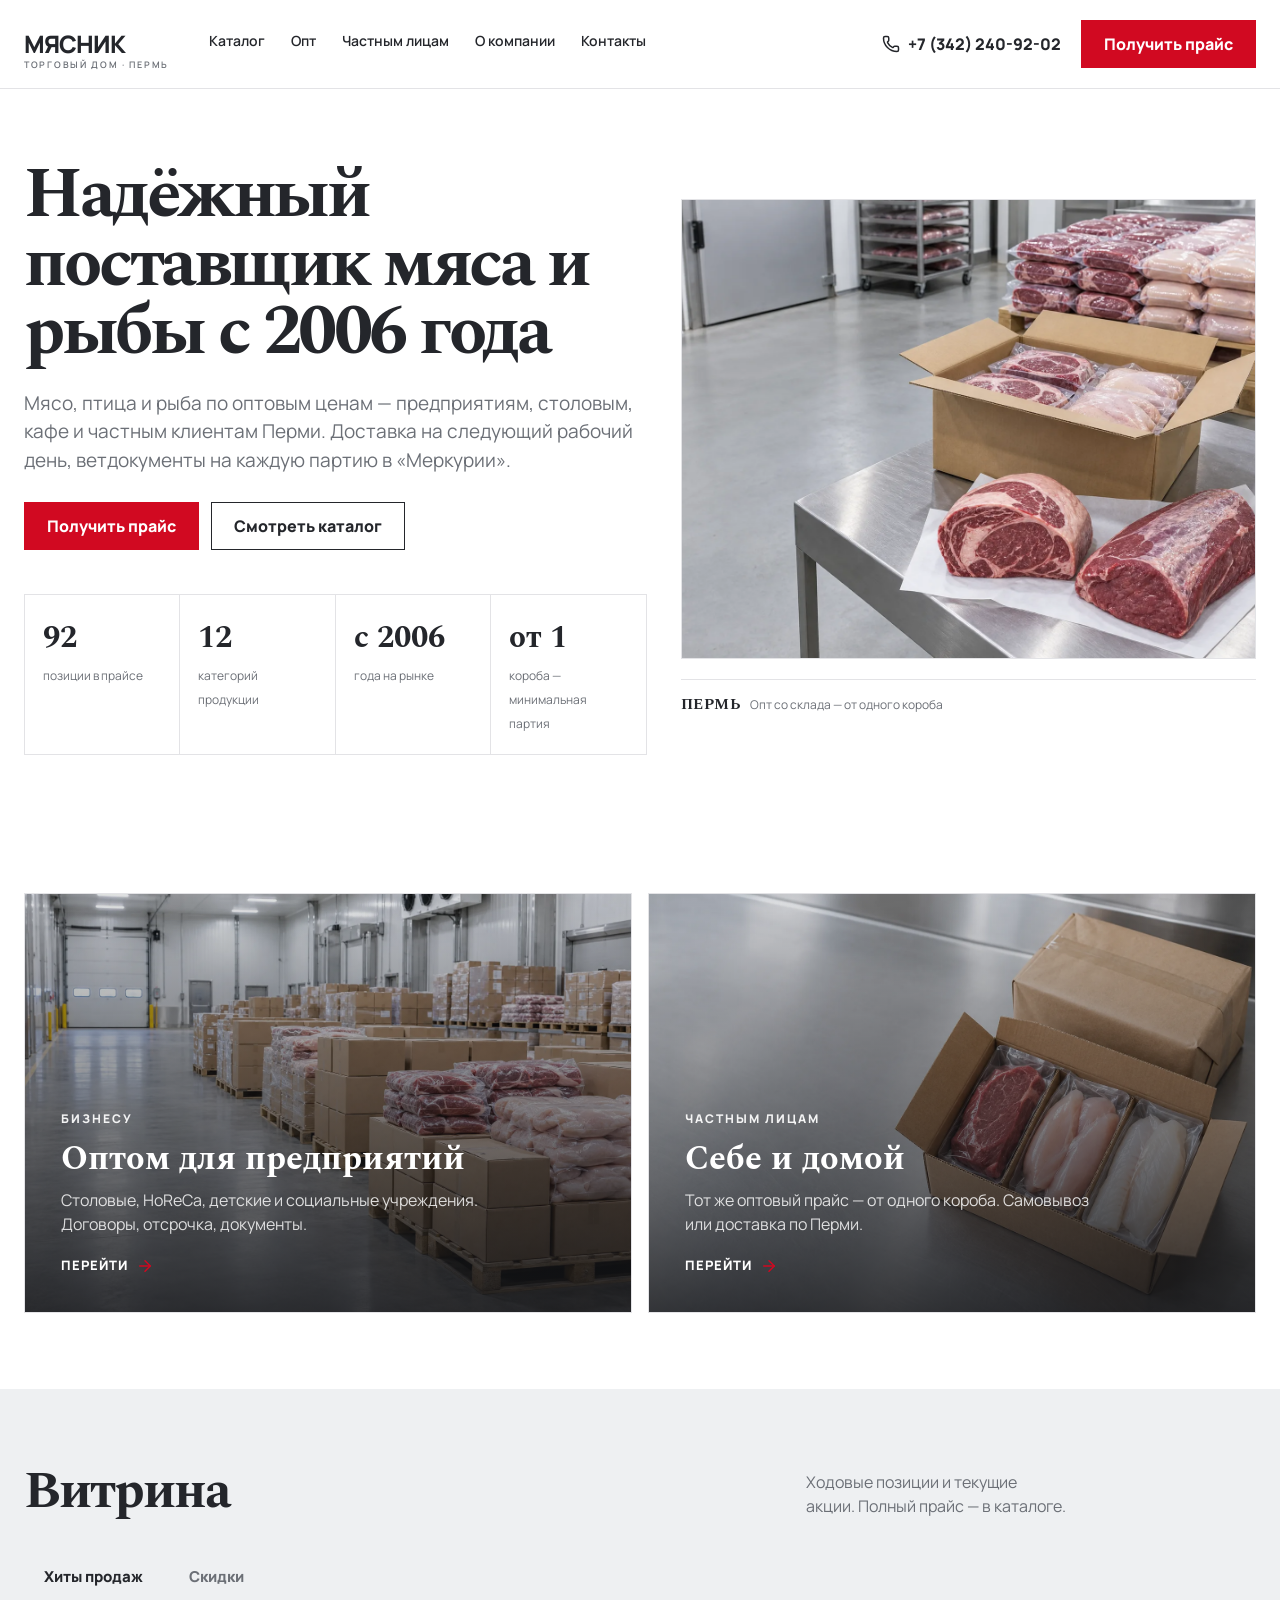
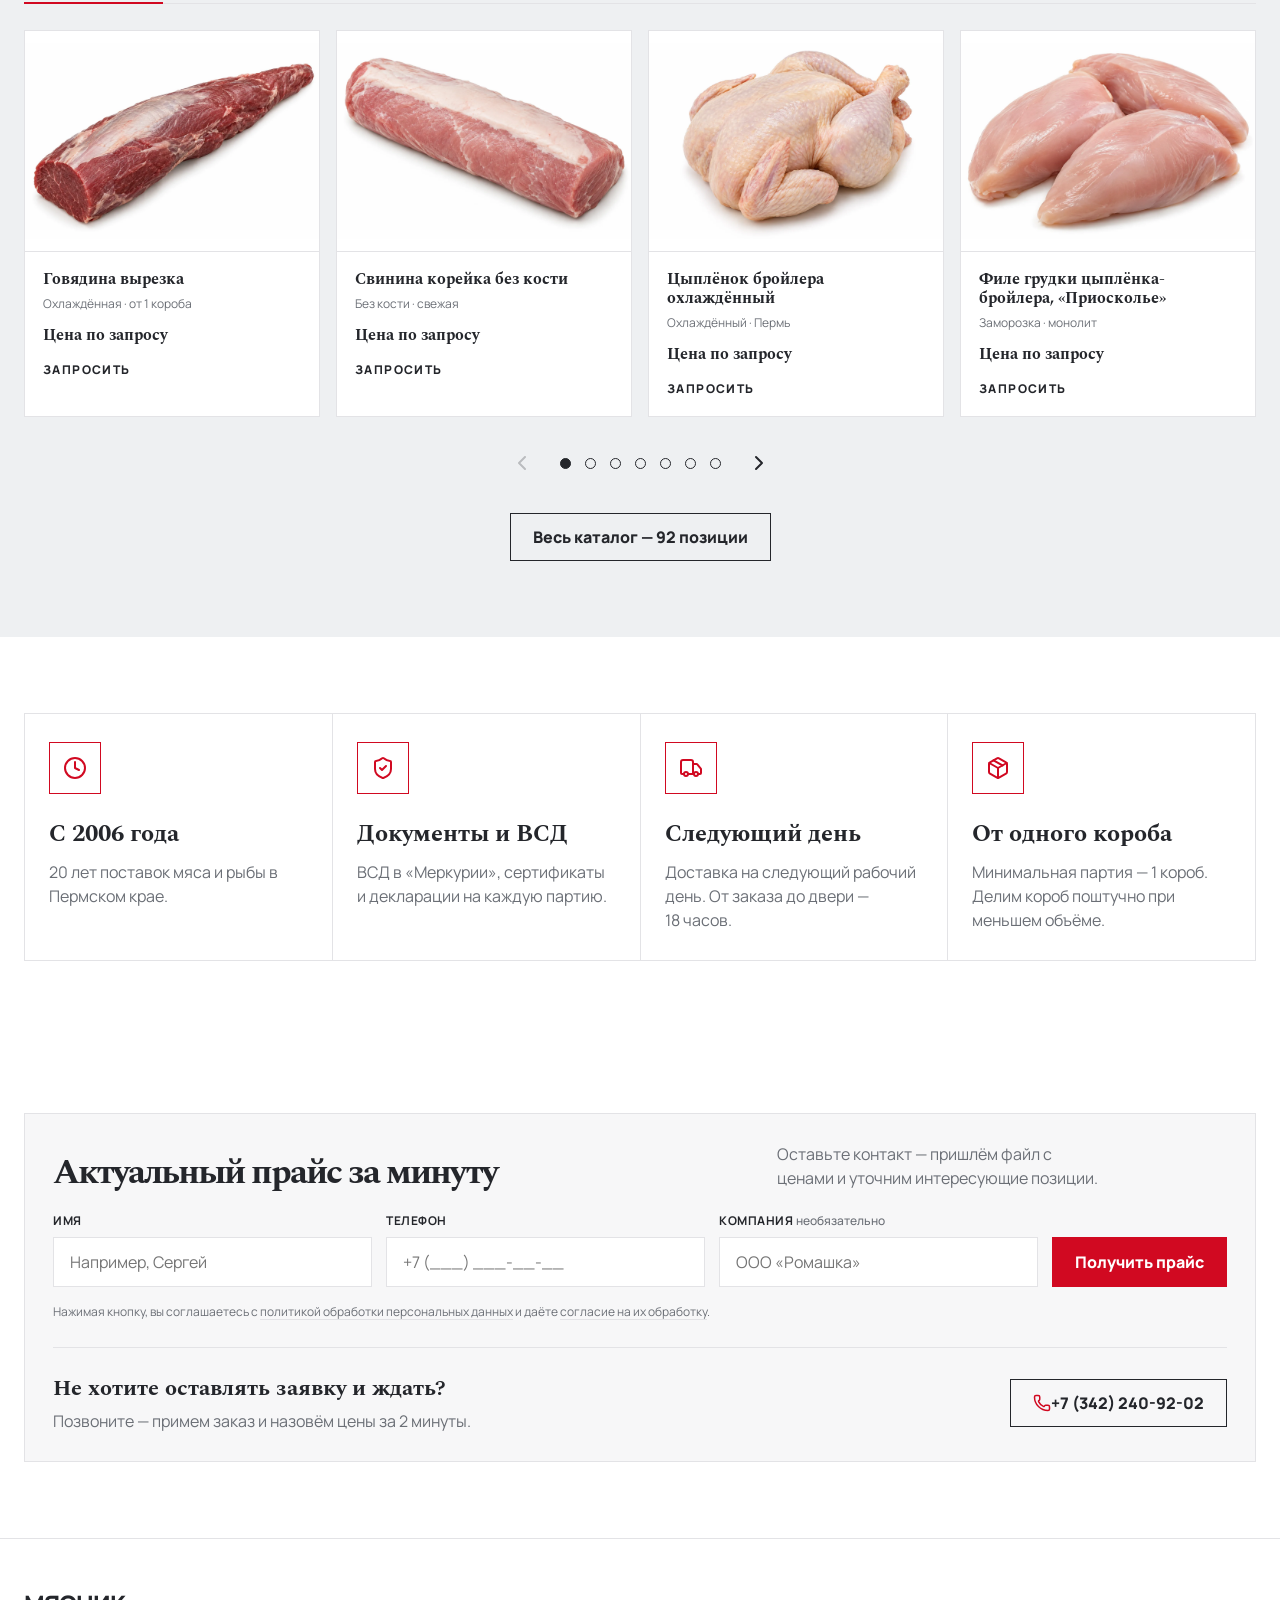
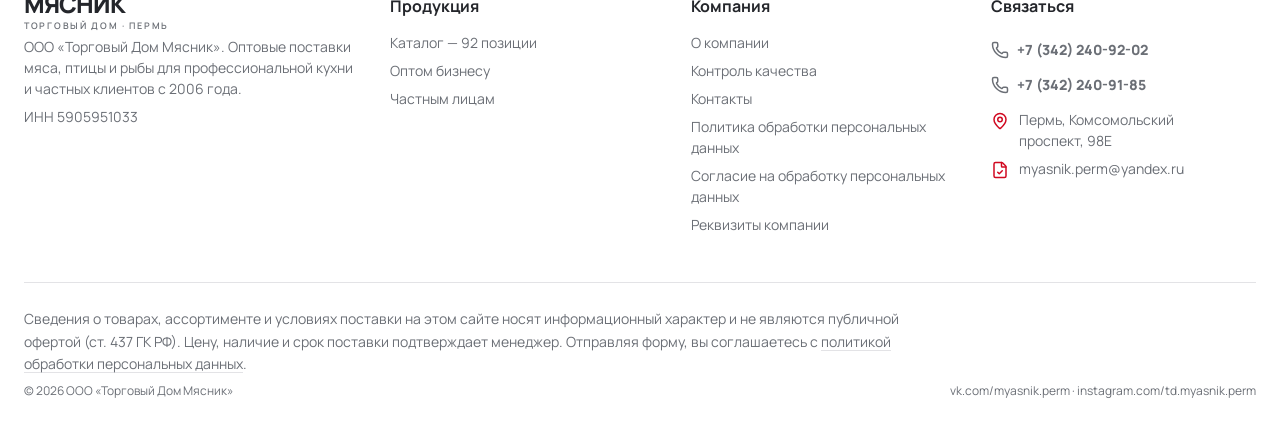
==== index.html @ 03bbb43c "Мясник: правовая часть внутри футера, без второго подвала Ссылки на документы переехали в колонку «К" ====
<!doctype html><html lang="ru"><head><meta charset="utf-8"><meta name="viewport" content="width=device-width,initial-scale=1"><title>ТД «Мясник» — мясо, птица и рыба оптом и в розницу в Перми</title><meta name="description" content="ООО «Торговый Дом Мясник»: мясо, птица и рыба по оптовым ценам для предприятий и частных лиц Перми с 2006 года. Доставка на следующий день, от одного короба."><link rel="icon" href="data:image/svg+xml,%3Csvg xmlns='http://www.w3.org/2000/svg' viewBox='0 0 32 32'%3E%3Crect width='32' height='32' fill='%23d10921'/%3E%3Ctext x='16' y='23' font-family='Georgia,serif' font-size='21' font-weight='bold' fill='white' text-anchor='middle'%3EM%3C/text%3E%3C/svg%3E"><link rel="preconnect" href="https://fonts.googleapis.com"><link rel="preconnect" href="https://fonts.gstatic.com" crossorigin><link href="https://fonts.googleapis.com/css2?family=Manrope:wght@400;500;600;700;800&family=Spectral:wght@500;600;700&display=swap" rel="stylesheet"><link rel="stylesheet" href="site.css"></head><body>
<header class="header"><div class="wrap header-in"><a class="logo" href="index.html">МЯСНИК<small>ТОРГОВЫЙ ДОМ · ПЕРМЬ</small></a><nav class="nav"><a href="katalog.html">Каталог</a><a href="opt.html">Опт</a><a href="chastnym.html">Частным лицам</a><a href="o-kompanii.html">О компании</a><a href="kontakty.html">Контакты</a></nav><a class="phone" href="tel:+73422409202"><svg class="icon icon-sm" viewBox="0 0 24 24" fill="none" stroke="currentColor" stroke-width="2" stroke-linecap="round" stroke-linejoin="round"><path d="M13.832 16.568a1 1 0 0 0 1.213-.303l.355-.465A2 2 0 0 1 17 15h3a2 2 0 0 1 2 2v3a2 2 0 0 1-2 2A18 18 0 0 1 2 4a2 2 0 0 1 2-2h3a2 2 0 0 1 2 2v3a2 2 0 0 1-.8 1.6l-.468.351a1 1 0 0 0-.292 1.233 14 14 0 0 0 6.392 6.384"/></svg>+7 (342) 240-92-02</a><a class="button accent" href="kontakty.html#price">Получить прайс</a><button class="burger" aria-label="Меню">☰</button></div><nav class="wrap mobile-nav"><a href="katalog.html">Каталог</a><a href="opt.html">Опт</a><a href="chastnym.html">Частным лицам</a><a href="o-kompanii.html">О компании</a><a href="kontakty.html">Контакты</a><a href="kontakty.html#price">Получить прайс</a></nav></header>
<main>

<section class="hero"><div class="wrap hero-grid">
  <div>
    <h1>Надёжный поставщик мяса и рыбы с 2006 года</h1>
    <p class="lead">Мясо, птица и рыба по оптовым ценам — предприятиям, столовым, кафе и частным клиентам Перми. Доставка на следующий рабочий день, ветдокументы на каждую партию в «Меркурии».</p>
    <div class="actions"><a class="button accent" href="kontakty.html#price">Получить прайс</a><a class="button ghost" href="katalog.html">Смотреть каталог</a></div>
    <div class="figs grid4 grid-framed">
      <div class="fig"><b>92</b><span>позиции в прайсе</span></div>
      <div class="fig"><b>12</b><span>категорий продукции</span></div>
      <div class="fig"><b>с 2006</b><span>года на рынке</span></div>
      <div class="fig"><b>от 1</b><span>короба — минимальная партия</span></div>
    </div>
  </div>
  <div><div class="hero-shot"><img class="hero-photo" src="assets/hero-optom.webp" width="1536" height="1024" alt="Оптовая поставка мяса и птицы: короб с вакуумной упаковкой и отрубы на складе"></div><div class="shot-tag"><b>Пермь</b><span>Опт со склада — от одного короба</span></div></div>
</div></section>

<section class="section"><div class="wrap">
  <div class="split">
    <a class="split-tile" href="opt.html"><img src="assets/opt-tile.webp" alt="Холодильный склад с паллетами продукции"><div class="st-in"><div class="st-kick">Бизнесу</div><h2>Оптом для предприятий</h2><p>Столовые, HoReCa, детские и социальные учреждения. Договоры, отсрочка, документы.</p><span class="st-link">Перейти <svg class="icon icon-sm" viewBox="0 0 24 24" fill="none" stroke="currentColor" stroke-width="2" stroke-linecap="round" stroke-linejoin="round"><path d="M5 12h14"/><path d="m12 5 7 7-7 7"/></svg></span></div></a>
    <a class="split-tile" href="chastnym.html"><img src="assets/retail-tile.webp" alt="Короб со свежей продукцией для частного заказа"><div class="st-in"><div class="st-kick">Частным лицам</div><h2>Себе и домой</h2><p>Тот же оптовый прайс — от одного короба. Самовывоз или доставка по Перми.</p><span class="st-link">Перейти <svg class="icon icon-sm" viewBox="0 0 24 24" fill="none" stroke="currentColor" stroke-width="2" stroke-linecap="round" stroke-linejoin="round"><path d="M5 12h14"/><path d="m12 5 7 7-7 7"/></svg></span></div></a>
  </div>
</div></section>

<section class="section sec-grey"><div class="wrap">
  <div class="sec-head"><h2>Витрина</h2><p>Ходовые позиции и текущие акции. Полный прайс — в каталоге.</p></div>
  <div class="showcase">
    <div class="tabs" role="tablist">
      <button class="tab-btn active" data-tab="hits">Хиты продаж</button>
      <button class="tab-btn" data-tab="sales">Скидки</button>
    </div>
    <div class="track" data-panel="hits"><article class="prod"><div class="ph"><img src="assets/catalog/13.webp" width="1536" height="1024" alt="Говядина вырезка" loading="lazy"></div><div class="p-pad"><h3>Говядина вырезка</h3><div class="meta">Охлаждённая · от 1 короба</div><div class="price">Цена по запросу</div><a class="link" href="kontakty.html#price">Запросить</a></div></article><article class="prod"><div class="ph"><img src="assets/catalog/22.webp" width="1536" height="1024" alt="Свинина корейка без кости" loading="lazy"></div><div class="p-pad"><h3>Свинина корейка без кости</h3><div class="meta">Без кости · свежая</div><div class="price">Цена по запросу</div><a class="link" href="kontakty.html#price">Запросить</a></div></article><article class="prod"><div class="ph"><img src="assets/catalog/1.webp" width="1536" height="1024" alt="Цыплёнок бройлера охлаждённый" loading="lazy"></div><div class="p-pad"><h3>Цыплёнок бройлера охлаждённый</h3><div class="meta">Охлаждённый · Пермь</div><div class="price">Цена по запросу</div><a class="link" href="kontakty.html#price">Запросить</a></div></article><article class="prod"><div class="ph"><img src="assets/catalog/2.webp" width="1536" height="1024" alt="Филе грудки цыплёнка-бройлера, «Приосколье»" loading="lazy"></div><div class="p-pad"><h3>Филе грудки цыплёнка-бройлера, «Приосколье»</h3><div class="meta">Заморозка · монолит</div><div class="price">Цена по запросу</div><a class="link" href="kontakty.html#price">Запросить</a></div></article><article class="prod"><div class="ph"><img src="assets/catalog/30.webp" width="1536" height="1024" alt="Сёмга (лосось) свежемороженая" loading="lazy"></div><div class="p-pad"><h3>Сёмга (лосось) свежемороженая</h3><div class="meta">Стейк · свежемороженая</div><div class="price">Цена по запросу</div><a class="link" href="kontakty.html#price">Запросить</a></div></article><article class="prod"><span class="pbadge">Хит</span><div class="ph"><img src="assets/catalog/20.webp" width="1536" height="1024" alt="Свинина шея без кости" loading="lazy"></div><div class="p-pad"><h3>Свинина шея без кости</h3><div class="meta">Без кости</div><div class="price">Цена по запросу</div><a class="link" href="kontakty.html#price">Запросить</a></div></article><article class="prod"><span class="pbadge">Хит</span><div class="ph"><img src="assets/catalog/14.webp" width="1536" height="1024" alt="Говядина задняя четвертина" loading="lazy"></div><div class="p-pad"><h3>Говядина задняя четвертина</h3><div class="meta">«МК Казанский»</div><div class="price">Цена по запросу</div><a class="link" href="kontakty.html#price">Запросить</a></div></article></div>
    <div class="track" data-panel="sales" hidden><article class="prod"><span class="pbadge">Акция</span><div class="ph"><img src="assets/catalog/15.webp" width="1536" height="1024" alt="Фарш «Говяжий», ТД «Горняк»" loading="lazy"></div><div class="p-pad"><h3>Фарш «Говяжий», ТД «Горняк»</h3><div class="meta">Короб 16 кг</div><div class="price">Цена по запросу</div><a class="link" href="kontakty.html#price">Запросить</a></div></article><article class="prod"><span class="pbadge">Акция</span><div class="ph"><img src="assets/catalog/5.webp" width="1536" height="1024" alt="Окорочка цыплёнка-бройлера, «Приосколье»" loading="lazy"></div><div class="p-pad"><h3>Окорочка цыплёнка-бройлера, «Приосколье»</h3><div class="meta">Монолит/подложка</div><div class="price">Цена по запросу</div><a class="link" href="kontakty.html#price">Запросить</a></div></article><article class="prod"><span class="pbadge">Акция</span><div class="ph"><img src="assets/catalog/28.webp" width="1536" height="1024" alt="Горбуша без головы" loading="lazy"></div><div class="p-pad"><h3>Горбуша без головы</h3><div class="meta">Свежемороженая</div><div class="price">Цена по запросу</div><a class="link" href="kontakty.html#price">Запросить</a></div></article><article class="prod"><span class="pbadge">Акция</span><div class="ph"><img src="assets/catalog/21.webp" width="1536" height="1024" alt="Свинина окорок без кости" loading="lazy"></div><div class="p-pad"><h3>Свинина окорок без кости</h3><div class="meta">Без кости</div><div class="price">Цена по запросу</div><a class="link" href="kontakty.html#price">Запросить</a></div></article><article class="prod"><span class="pbadge">Акция</span><div class="ph"><img src="assets/catalog/6.webp" width="1536" height="1024" alt="Крылья цыплёнка-бройлера" loading="lazy"></div><div class="p-pad"><h3>Крылья цыплёнка-бройлера</h3><div class="meta">Заморозка</div><div class="price">Цена по запросу</div><a class="link" href="kontakty.html#price">Запросить</a></div></article><article class="prod"><span class="pbadge">Акция</span><div class="ph"><img src="assets/catalog/32.webp" width="1536" height="1024" alt="Филе минтая на шкуре" loading="lazy"></div><div class="p-pad"><h3>Филе минтая на шкуре</h3><div class="meta">Пласты</div><div class="price">Цена по запросу</div><a class="link" href="kontakty.html#price">Запросить</a></div></article><article class="prod"><span class="pbadge">Акция</span><div class="ph"><img src="assets/catalog/35.webp" width="1536" height="1024" alt="Кальмар-тушка" loading="lazy"></div><div class="p-pad"><h3>Кальмар-тушка</h3><div class="meta">Очищенный</div><div class="price">Цена по запросу</div><a class="link" href="kontakty.html#price">Запросить</a></div></article></div>
    <div class="cctrl"><button class="cnav prev" aria-label="Назад"><svg class="icon" viewBox="0 0 24 24" fill="none" stroke="currentColor" stroke-width="2" stroke-linecap="round" stroke-linejoin="round"><path d="m15 18-6-6 6-6"/></svg></button><div class="dots" data-dots></div><button class="cnav next" aria-label="Вперёд"><svg class="icon" viewBox="0 0 24 24" fill="none" stroke="currentColor" stroke-width="2" stroke-linecap="round" stroke-linejoin="round"><path d="m9 18 6-6-6-6"/></svg></button></div>
  </div>
  <div class="center"><a class="button ghost" href="katalog.html">Весь каталог — 92 позиции</a></div>
</div></section>

<section class="section"><div class="wrap">
  <div class="grid4 grid-framed">
    <div class="segment"><span class="icon-badge"><svg class="icon" viewBox="0 0 24 24" fill="none" stroke="currentColor" stroke-width="2" stroke-linecap="round" stroke-linejoin="round"><circle cx="12" cy="12" r="10"/><path d="M12 6v6l4 2"/></svg></span><h3>С 2006 года</h3><p>20 лет поставок мяса и рыбы в Пермском крае.</p></div>
    <div class="segment"><span class="icon-badge"><svg class="icon" viewBox="0 0 24 24" fill="none" stroke="currentColor" stroke-width="2" stroke-linecap="round" stroke-linejoin="round"><path d="M20 13c0 5-3.5 7.5-7.66 8.95a1 1 0 0 1-.67-.01C7.5 20.5 4 18 4 13V6a1 1 0 0 1 1-1c2 0 4.5-1.2 6.24-2.72a1.17 1.17 0 0 1 1.52 0C14.51 3.81 17 5 19 5a1 1 0 0 1 1 1z"/><path d="m9 12 2 2 4-4"/></svg></span><h3>Документы и ВСД</h3><p>ВСД в «Меркурии», сертификаты и декларации на каждую партию.</p></div>
    <div class="segment"><span class="icon-badge"><svg class="icon" viewBox="0 0 24 24" fill="none" stroke="currentColor" stroke-width="2" stroke-linecap="round" stroke-linejoin="round"><path d="M14 18V6a2 2 0 0 0-2-2H4a2 2 0 0 0-2 2v11a1 1 0 0 0 1 1h2"/><path d="M15 18H9"/><path d="M19 18h2a1 1 0 0 0 1-1v-3.65a1 1 0 0 0-.22-.624l-3.48-4.35A1 1 0 0 0 17.52 8H14"/><circle cx="17" cy="18" r="2"/><circle cx="7" cy="18" r="2"/></svg></span><h3>Следующий день</h3><p>Доставка на следующий рабочий день. От заказа до двери — 18 часов.</p></div>
    <div class="segment"><span class="icon-badge"><svg class="icon" viewBox="0 0 24 24" fill="none" stroke="currentColor" stroke-width="2" stroke-linecap="round" stroke-linejoin="round"><path d="M11 21.73a2 2 0 0 0 2 0l7-4A2 2 0 0 0 21 16V8a2 2 0 0 0-1-1.73l-7-4a2 2 0 0 0-2 0l-7 4A2 2 0 0 0 3 8v8a2 2 0 0 0 1 1.73z"/><path d="M12 22V12"/><polyline points="3.29 7 12 12 20.71 7"/><path d="m7.5 4.27 9 5.15"/></svg></span><h3>От одного короба</h3><p>Минимальная партия — 1 короб. Делим короб поштучно при меньшем объёме.</p></div>
  </div>
</div></section>

<section class="section white" id="price"><div class="wrap"><div class="filter">
  <div class="sec-head"><h2>Актуальный прайс за минуту</h2><p>Оставьте контакт — пришлём файл с ценами и уточним интересующие позиции.</p></div>
  <form class="lead-form" data-demo>
    <label class="fld"><span class="fld-l">Имя</span><input class="field" name="name" placeholder="Например, Сергей" required></label>
    <label class="fld"><span class="fld-l">Телефон</span><input class="field" name="phone" type="tel" inputmode="tel" placeholder="+7 (___) ___-__-__" data-phone required></label>
    <label class="fld"><span class="fld-l">Компания <em>необязательно</em></span><input class="field" name="company" placeholder="ООО «Ромашка»"></label>
    <button class="button accent">Получить прайс</button><p class="form-consent">Нажимая кнопку, вы соглашаетесь с <a href="privacy.html">политикой обработки персональных данных</a> и даёте <a href="privacy.html#soglasie">согласие на их обработку</a>.</p>
  </form>
  <div class="call-cta"><div><h3>Не хотите оставлять заявку и ждать?</h3><p>Позвоните — примем заказ и назовём цены за 2 минуты.</p></div><a class="button ghost" href="tel:+73422409202"><svg class="icon icon-sm" viewBox="0 0 24 24" fill="none" stroke="currentColor" stroke-width="2" stroke-linecap="round" stroke-linejoin="round"><path d="M13.832 16.568a1 1 0 0 0 1.213-.303l.355-.465A2 2 0 0 1 17 15h3a2 2 0 0 1 2 2v3a2 2 0 0 1-2 2A18 18 0 0 1 2 4a2 2 0 0 1 2-2h3a2 2 0 0 1 2 2v3a2 2 0 0 1-.8 1.6l-.468.351a1 1 0 0 0-.292 1.233 14 14 0 0 0 6.392 6.384"/></svg>+7 (342) 240-92-02</a></div>
</div></div></section>

</main>
<footer class="footer"><div class="wrap">
  <div class="foot-grid">
    <div><div class="logo">МЯСНИК<small>ТОРГОВЫЙ ДОМ · ПЕРМЬ</small></div><p>ООО «Торговый Дом Мясник». Оптовые поставки мяса, птицы и рыбы для профессиональной кухни и частных клиентов с 2006 года.</p><p>ИНН 5905951033</p></div>
    <div><h4>Продукция</h4><a href="katalog.html">Каталог — 92 позиции</a><a href="opt.html">Оптом бизнесу</a><a href="chastnym.html">Частным лицам</a></div>
    <div><h4>Компания</h4><a href="o-kompanii.html">О компании</a><a href="o-kompanii.html#quality">Контроль качества</a><a href="kontakty.html">Контакты</a><a href="privacy.html">Политика обработки персональных данных</a><a href="privacy.html#soglasie">Согласие на обработку персональных данных</a><a href="kontakty.html#rekvizity">Реквизиты компании</a></div>
    <div><h4>Связаться</h4><a class="phone" href="tel:+73422409202"><svg class="icon icon-sm" viewBox="0 0 24 24" fill="none" stroke="currentColor" stroke-width="2" stroke-linecap="round" stroke-linejoin="round"><path d="M13.832 16.568a1 1 0 0 0 1.213-.303l.355-.465A2 2 0 0 1 17 15h3a2 2 0 0 1 2 2v3a2 2 0 0 1-2 2A18 18 0 0 1 2 4a2 2 0 0 1 2-2h3a2 2 0 0 1 2 2v3a2 2 0 0 1-.8 1.6l-.468.351a1 1 0 0 0-.292 1.233 14 14 0 0 0 6.392 6.384"/></svg>+7 (342) 240-92-02</a><a class="phone" href="tel:+73422409185"><svg class="icon icon-sm" viewBox="0 0 24 24" fill="none" stroke="currentColor" stroke-width="2" stroke-linecap="round" stroke-linejoin="round"><path d="M13.832 16.568a1 1 0 0 0 1.213-.303l.355-.465A2 2 0 0 1 17 15h3a2 2 0 0 1 2 2v3a2 2 0 0 1-2 2A18 18 0 0 1 2 4a2 2 0 0 1 2-2h3a2 2 0 0 1 2 2v3a2 2 0 0 1-.8 1.6l-.468.351a1 1 0 0 0-.292 1.233 14 14 0 0 0 6.392 6.384"/></svg>+7 (342) 240-91-85</a><p class="icon-line"><svg class="icon icon-sm" viewBox="0 0 24 24" fill="none" stroke="currentColor" stroke-width="2" stroke-linecap="round" stroke-linejoin="round"><path d="M20 10c0 4.993-5.539 10.193-7.399 11.799a1 1 0 0 1-1.202 0C9.539 20.193 4 14.993 4 10a8 8 0 0 1 16 0"/><circle cx="12" cy="10" r="3"/></svg><span>Пермь, Комсомольский проспект, 98Е</span></p><p class="icon-line"><svg class="icon icon-sm" viewBox="0 0 24 24" fill="none" stroke="currentColor" stroke-width="2" stroke-linecap="round" stroke-linejoin="round"><path d="M6 22a2 2 0 0 1-2-2V4a2 2 0 0 1 2-2h8a2.4 2.4 0 0 1 1.704.706l3.588 3.588A2.4 2.4 0 0 1 20 8v12a2 2 0 0 1-2 2z"/><path d="M14 2v5a1 1 0 0 0 1 1h5"/><path d="m9 15 2 2 4-4"/></svg><span>myasnik.perm@yandex.ru</span></p></div>
  </div>

  <div class="foot-bottom"><p class="fb-note">Сведения о товарах, ассортименте и условиях поставки на этом сайте носят информационный характер и не являются публичной офертой (ст. 437 ГК РФ). Цену, наличие и срок поставки подтверждает менеджер. Отправляя форму, вы соглашаетесь с <a href="privacy.html">политикой обработки персональных данных</a>.</p><div class="fb-row"><span>© 2026 ООО «Торговый Дом Мясник»</span><span>vk.com/myasnik.perm · instagram.com/td.myasnik.perm</span></div></div>
</div></footer>
<div class="toast"></div><script src="site.js"></script></body></html>
---- site.css ----
/* ==========================================================================
   ДИЗАЙН-СИСТЕМА ТД «МЯСНИК»
   Источник правды для всех визуальных правил. Меняешь токен здесь —
   правило применяется ко всем компонентам, которые на него ссылаются.
   Точечных переопределений (инлайн-стили, локальные <style>) быть не должно.

   Цвет — три цвета, без исключений: белый / графит / красный.
     --ink         текст и структура (графит, не чёрный и не бордовый)
     --muted       второстепенный текст на белом
     --inv-muted   второстепенный текст на закрашенной поверхности
                   (только внутри .banner — единственные не-белые блоки)
     --bg / --paper фон страницы и панелей — везде белый
     --line        разделители и рамки (нейтральный серый, без тепла)
     --brand       акцентный красный — единственный цвет, кроме графита

   Никаких дополнительных «фирменных» тёмных/бордовых поверхностей: не
   вводить второй тёмный тон вместо --ink, не заливать секции цветом.

   Радиус
     --radius-lg  контейнеры контента: медиа, карточки, баннеры
     --radius-sm  интерактивные элементы: кнопки, поля ввода

   Шрифт
     --serif      заголовки (Spectral)
     --sans       текст интерфейса (Arial)

   Шаг сетки/отступов: 8 · 12 · 16 · 20 · 24 · 32 · 40 · 56 · 72 · 96
   ========================================================================== */

:root{
  --ink:#24262b;
  --muted:#6b6f76;
  --inv-muted:rgba(255,255,255,.72);
  --bg:#fff;
  --paper:#fff;
  --line:#e3e3e6;
  --brand:#d10921;
  --radius-lg:0;
  --radius-sm:0;
  --serif:'Spectral',Georgia,"Times New Roman",serif;
  --sans:'Manrope',Arial,"Helvetica Neue",sans-serif;
}

*{box-sizing:border-box}
html{scroll-behavior:smooth}
html,body{overflow-x:hidden}
body{margin:0;background:var(--bg);color:var(--ink);font-family:var(--sans);font-size:16px;line-height:1.5}
a{color:inherit;text-decoration:none}
button,input,select,textarea{font:inherit}
.wrap{width:min(1280px,calc(100% - 48px));margin:auto}

h1,h2,h3,.title{font-family:var(--serif);color:var(--ink);margin:0}
/* Висячие слова. Заголовки и короткие подзаголовки разбиваем по строкам
   поровну, в обычных абзацах просто не оставляем последнее слово одно. */
h1,h2,h3,.title,.sec-head p,.prod h3,.card h3{text-wrap:balance}
p,.lead{text-wrap:pretty}

/* ---- Кнопки ------------------------------------------------------------ */
.button{display:inline-flex;align-items:center;justify-content:center;min-height:48px;padding:0 22px;border:1px solid var(--ink);border-radius:var(--radius-sm);font-weight:800;background:var(--ink);color:#fff;cursor:pointer}
.button.accent{background:var(--brand);color:#fff;border-color:var(--brand)}
.button.ghost{background:transparent;color:var(--ink);border-color:var(--ink)}
.button.invert{background:#fff;color:var(--ink);border-color:#fff}

/* ---- Топбар / шапка ----------------------------------------------------- */
.topbar{background:#fff;color:var(--muted);font-size:12px;border-bottom:1px solid var(--line)}
.topbar .wrap{height:34px;display:flex;align-items:center;justify-content:space-between;letter-spacing:.3px}
.header{position:sticky;top:0;z-index:20;background:rgba(255,255,255,.94);backdrop-filter:blur(18px);border-bottom:1px solid var(--line)}
.header-in{height:88px;display:flex;align-items:center}
.logo{font-size:24px;font-weight:900;letter-spacing:-1px;line-height:.85;color:var(--ink)}
.logo small{display:block;font-size:9px;letter-spacing:1.7px;margin-top:7px;font-weight:600;color:var(--muted)}
/* Лого — двухэтажный лок-ап: название и подпись под ним. Если центрировать
   блок целиком, слово «МЯСНИК» уезжает выше строки меню ровно на высоту
   подписи. Зеркальный отступ сверху (высота подписи + её отбивка) делает
   блок симметричным относительно названия — и центрирование ставит
   название на одну линию с меню и телефоном. */
.header-in .logo{padding-top:15px}
/* Шапка читается как два блока: слева знак и меню при нём, справа —
   контактный блок из телефона и кнопки. Меню стоит сразу за логотипом
   (40px), внутри меню 26px, внутри контактов 20px, а весь свободный
   остаток уходит между группами. Вертикальных разделителей нет намеренно. */
.nav{display:flex;gap:26px;margin-left:40px;font-size:14px;font-weight:600}
.nav a{padding-bottom:5px;border-bottom:2px solid transparent}
.nav a[aria-current="page"]{border-bottom-color:var(--brand)}
.header-in .phone{margin-left:auto}
.header-in .button{margin-left:20px}
.phone{display:inline-flex;align-items:center;gap:8px;font-weight:800;white-space:nowrap}
.phone .icon-sm{color:inherit}
.burger{display:none;margin-left:auto;border:0;background:none;font-size:28px}
.mobile-nav{display:none}

/* ---- Герой --------------------------------------------------------------- */
.hero{padding:72px 0 62px;overflow:hidden}
.hero-grid{display:grid;grid-template-columns:1.04fr .96fr;gap:34px;align-items:center}
.hero h1{font-size:70px;line-height:.98;letter-spacing:-3.5px;margin-bottom:22px}
.lead{font-size:19px;color:var(--muted);max-width:650px;margin:0}
.actions{display:flex;gap:12px;flex-wrap:wrap;margin-top:28px}
/* Товар вместо картинки в рамке — вырезанный кадр, вылезающий за колонку
   к краю экрана. Высота ячейки фиксирована, у картинки задана только
   height:100% — перетекание строго горизонтальное, без наезда на подпись
   снизу; ширина сама следует из пропорций кадра. */
.hero-shot{position:relative;height:460px;overflow:hidden;border:1px solid var(--line)}
.hero-photo{width:100%;height:100%;object-fit:cover;display:block}
.shot-tag{display:flex;align-items:baseline;gap:10px;margin-top:20px;padding-top:14px;border-top:1px solid var(--line);font-size:12px;color:var(--muted)}
.shot-tag b{font-family:var(--serif);font-size:15px;color:var(--ink);text-transform:uppercase;letter-spacing:.5px}
.figs{margin-top:44px}
.fig{padding:20px 18px}
.fig b{font-family:var(--serif);font-size:31px;display:block;color:var(--ink)}
.fig span{font-size:12px;color:var(--muted)}

/* ---- Секции --------------------------------------------------------------- */
.section{padding:76px 0}
.section.white{background:var(--paper)}
.sec-head{display:flex;justify-content:space-between;align-items:flex-end;gap:30px;margin-bottom:34px}
.sec-head h2,.title{font-size:52px;line-height:1.02;letter-spacing:-2px}
.sec-head p{max-width:450px;color:var(--muted);margin:0}

/* ---- Сетки и карточки ----------------------------------------------------- */
.grid4{display:grid;grid-template-columns:repeat(4,1fr);gap:2px}
.grid3{display:grid;grid-template-columns:repeat(3,1fr);gap:2px}
/* Модификатор «рамочной» сетки — общие линии между ячейками вместо гэпа,
   как в спецификации/прайс-листе. Один приём, переиспользуется везде,
   где контент представляет собой параллельные однородные данные:
   статистика в герое, сегменты клиентов, шаги процесса поставки. */
.grid-framed{gap:0;border-top:1px solid var(--line);border-left:1px solid var(--line)}
.grid-framed>*{border-right:1px solid var(--line);border-bottom:1px solid var(--line)}
.card{background:#fff;border:1px solid var(--line);border-radius:var(--radius-lg);overflow:hidden}
.card-pad{padding:25px}
.card h3{font-size:27px;line-height:1.12;margin-bottom:12px}
.card p{color:var(--muted);margin:0}
.card .photo{height:250px;background-size:cover;background-position:center}
.card .photo--crop{background-position:72% center}
.card .photo--muted{filter:saturate(.65)}
.link{display:inline-block;margin-top:20px;font-size:12px;font-weight:900;text-transform:uppercase;letter-spacing:1.4px}

/* ---- Иконки: одна система на базе Lucide (ISC), инлайн SVG --------------
   .icon — сам символ (наследует размер и цвет от контейнера).
   .icon-badge — квадратная плашка с обводкой: единственный визуальный якорь
   для сегментов и шагов процесса вместо цифр/линий. Обводка, не заливка —
   спокойнее и строже; одинаково работает на любом фоне, потому что цвет
   всегда брендовый, а не завязан на фон секции. */
.icon{width:24px;height:24px;display:block}
.icon-badge{width:52px;height:52px;border:1.5px solid var(--brand);color:var(--brand);display:flex;align-items:center;justify-content:center;margin-bottom:22px}
.icon-badge .icon{width:24px;height:24px}
.icon-sm{width:18px;height:18px;color:var(--brand);flex:none}

/* Сегменты клиентов — категории, не процесс: без нумерации, якорь — иконка.
   Отступ даёт рамка ячейки (.grid-framed), не сам компонент. */
.segment{padding:28px 24px}
.segment h3{font-size:24px;margin-bottom:8px}
.segment p{color:var(--muted);margin:0}

/* Шаги процесса поставки — реальная последовательность; порядок читается
   из расположения в сетке и иконок, отдельный номер не нужен. */
.process-step{padding:28px 24px}
.process-step h3{font-size:21px;margin-bottom:8px}
.process-step p{color:var(--muted);margin:0}

/* Список клиентов — текстом, без имитации логотипов. */
.client-names{display:flex;flex-wrap:wrap;gap:10px 28px;margin-top:42px;font-family:var(--serif);font-size:19px;color:var(--muted)}

/* Мелкие инлайн-иконки при подписях (контакты, телефоны, документы). */
.icon-line{display:flex;align-items:flex-start;gap:10px}
.icon-line .icon-sm{margin-top:3px}

/* ---- Форма запроса прайса ---------------------------------------------- */
.filter{border:1px solid var(--line);padding:28px;background:#f7f7f8}
.filter .sec-head{margin-bottom:22px}
.filter .sec-head h2{font-size:35px}
.filter-row{display:grid;grid-template-columns:repeat(3,1fr) auto;gap:10px}
.field{height:50px;border:1px solid var(--line);background:#fff;padding:0 16px;min-width:0;border-radius:var(--radius-sm)}

/* ---- Баннер: один компонент для CTA-врезок (документы, быстрый заказ) —
   единственные не-белые поверхности на странице, кроме бренд-кнопок. */
.banner{display:grid;grid-template-columns:1fr auto;align-items:center;gap:28px;padding:36px 34px;margin-top:34px;border-radius:var(--radius-lg);color:#fff}
.banner--dark{background:var(--ink)}
.banner--brand{background:var(--brand)}
.banner h3{display:flex;align-items:center;gap:12px;font-size:30px;margin-bottom:8px;color:#fff}
.banner h3 .icon{width:26px;height:26px}
.banner p{color:var(--inv-muted);margin:0;max-width:440px}

/* ---- Контакты ------------------------------------------------------------- */
.cta{display:grid;grid-template-columns:1fr .8fr;gap:50px;align-items:start}
.contact-list{margin-top:20px;display:flex;flex-direction:column;gap:10px}
.contact-list p{margin:0}
.form{display:grid;grid-template-columns:1fr 1fr;gap:12px}
.form .field{height:56px}
.form textarea{grid-column:1/-1;min-height:120px;padding:16px;border-radius:var(--radius-sm)}
.form .button{grid-column:1/-1}


/* ---- Контакты: пара «что / значение» ------------------------------------
   Было: пять строк с иконками подряд и заголовок формы, попавший в ячейку
   сетки рядом с первым полем. Стало: подпись слева называет строку точнее
   любого значка, линии идут во всю ширину колонки, заголовок формы вынесен
   над полями. Шаг отступов внутри строки меньше, чем между строками. */
.contacts{border-top:1px solid var(--line)}
.c-row{display:grid;grid-template-columns:140px 1fr;gap:24px;padding:18px 0;border-bottom:1px solid var(--line)}
.c-l{padding-top:3px;font-size:11px;font-weight:800;letter-spacing:1.4px;text-transform:uppercase;color:var(--muted)}
.c-v{display:flex;flex-direction:column;gap:6px;font-size:17px;min-width:0;overflow-wrap:anywhere}
.c-v a{text-decoration:underline;text-decoration-color:var(--line);text-underline-offset:4px}
.c-v a:hover{color:var(--brand);text-decoration-color:var(--brand)}
.c-s{font-size:15px;color:var(--muted)}
.c-req{font-size:15px;color:var(--muted)}
.c-req .c-s{font-size:14px}
/* Заголовок и пояснение формы — на всю ширину сетки, а не в ячейке поля. */
.cta .form{align-content:start;border:1px solid var(--line);padding:32px}
.cta .form .title{grid-column:1/-1;margin-bottom:0;font-size:34px;letter-spacing:-1.2px}
.form-note{grid-column:1/-1;margin:0 0 10px;color:var(--muted);font-size:14px}
/* Футер: .footer p перебивал флексовую строку с иконкой — адрес и почта
   уезжали под значок. */
.footer .icon-line{display:flex}

/* ---- Футер ------------------------------------------------------------------ */
.footer{background:#fff;color:var(--ink);padding:55px 0 28px;border-top:1px solid var(--line)}
.footer .logo{color:var(--ink)}
.footer .logo small{color:var(--muted)}
.footer .phone{display:inline-flex;margin:7px 0}
.foot-grid{display:grid;grid-template-columns:1.25fr repeat(3,1fr);gap:35px}
.footer h4{margin:0 0 14px}
.footer a,.footer p{color:var(--muted);font-size:14px;display:block;margin:7px 0}
.foot-bottom{border-top:1px solid var(--line);margin-top:40px;padding-top:18px;color:var(--muted);font-size:12px;display:flex;justify-content:space-between}


/* ---- Правовой текст в футере и страница-документ ------------------------
   Требования 152-ФЗ не выносим отдельной полосой — это читалось вторым
   подвалом. Ссылки на документы живут в колонке «Компания», оговорка про
   оферту — в нижней строке над копирайтом, под той же линией. */
.foot-bottom{display:block}
.fb-note{max-width:900px;margin:0 0 14px;line-height:1.6}
.fb-row{display:flex;justify-content:space-between;gap:20px}
/* .footer a{display:block} делает ссылку внутри абзаца отдельной строкой —
   в сплошном тексте оговорки она должна оставаться в строке. */
.fb-note a{display:inline;text-decoration:underline;text-decoration-color:var(--line);text-underline-offset:3px}
.fb-note a:hover{color:var(--brand)}
.form-consent{grid-column:1/-1;margin:2px 0 0;color:var(--muted);font-size:12px;line-height:1.5}
.form-consent a{display:inline;text-decoration:underline;text-decoration-color:var(--line);text-underline-offset:3px}
.form-consent a:hover{color:var(--brand)}

/* Страница-документ: длину строки ограничиваем у самих абзацев, а не у
   обёртки — иначе .wrap со своим margin:auto утащит весь текст в центр
   страницы, и левый край разъедется с остальными страницами. */
.doc h2,.doc p{max-width:760px}
.doc h2{margin:38px 0 12px;font-size:24px;letter-spacing:-.6px}
.doc h2:first-child{margin-top:0}
.doc p{margin:0 0 14px;color:var(--ink)}
.doc a{text-decoration:underline;text-decoration-color:var(--line);text-underline-offset:3px}
.doc a:hover{color:var(--brand)}

.toast{position:fixed;right:20px;bottom:20px;background:var(--ink);color:#fff;padding:16px 20px;border-radius:var(--radius-sm);z-index:30;opacity:0;transform:translateY(20px);transition:.2s}
.toast.show{opacity:1;transform:none}


/* ---- Каталог: категория как экран + фасетные фильтры --------------------
   92 позиции одной лентой дают бесконечную страницу, по которой невозможно
   искать. Поэтому категория работает как экран: плитки сверху переключают
   выдачу, фильтры и сортировка действуют внутри выбранной категории.
   Все карточки лежат в разметке сразу — скрипт их показывает и прячет,
   ничего не догружая и не ломая работу без JS (тогда видно всё). */
.cats{display:grid;grid-template-columns:repeat(6,1fr);border-top:1px solid var(--line);border-left:1px solid var(--line);margin-bottom:46px}
/* min-width:0 обязателен: у ячейки грида минимальная ширина по умолчанию
   равна ширине содержимого, а внутри лежит кадр 1536px — без этого
   сетка распирает страницу на узком экране, и текст уезжает за край. */
.cat{min-width:0;border:0;border-right:1px solid var(--line);border-bottom:1px solid var(--line);background:#fff;padding:0;margin:0;cursor:pointer;color:var(--ink);font:inherit;text-align:left;display:flex;flex-direction:column}
.cat-ph{aspect-ratio:4/3;background:#fff;overflow:hidden}
.cat-ph img{width:100%;max-width:100%;height:100%;object-fit:contain;display:block}
/* min-height — чтобы подпись в две строки («Куриные полуфабрикаты»)
   не делала свою плитку выше соседних: ряд должен читаться линией. */
.cat-t{min-width:0;display:flex;align-items:baseline;justify-content:space-between;gap:10px;min-height:57px;padding:12px 14px;border-top:1px solid var(--line);font-size:13px;font-weight:700;line-height:1.25}
.cat-t b{font-size:12px;font-weight:700;color:var(--muted)}
.cat:hover .cat-t{color:var(--brand)}
/* Выбранная категория помечена так же, как активный пункт меню и вкладка
   витрины, — красной линией. Заливка графитом на ряду из двенадцати плиток
   читалась тяжёлой кляксой. */
.cat[aria-selected="true"]{box-shadow:inset 0 -3px 0 var(--brand)}
.cat[aria-selected="true"] .cat-t{font-weight:800}
.cat[aria-selected="true"] .cat-ph{background:#fcfcfd}

.cat-main{min-width:0;padding-top:26px;border-top:1px solid var(--line)}
/* Название категории и сортировка выравниваются по верхней строке:
   при выравнивании по низу селект уезжал под подпись «N позиций». */
.cat-bar{display:flex;align-items:flex-start;justify-content:space-between;gap:20px;padding-bottom:18px;margin-bottom:26px;border-bottom:1px solid var(--line)}
/* line-height по умолчанию (1.5) давал заголовку высокую коробку с пустым
   полем сверху — визуально название висело ниже селекта при одинаковом
   верхе. Прижимаем строку к тексту. */
.cat-bar h2{font-size:30px;letter-spacing:-1px;line-height:1.12}
.cat-bar .n{margin-top:5px;font-size:13px;color:var(--muted)}
.sortby{display:flex;align-items:center;gap:10px;font-size:13px;color:var(--muted);white-space:nowrap}
.sortby select{height:44px;padding:0 12px;border:1px solid var(--line);border-radius:var(--radius-sm);background:#fff;color:var(--ink);font-weight:700}
/* Без колонки фильтров карточкам достаётся вся ширина — четыре в ряд,
   как в остальных сетках сайта. Селектор с .cat-main — чтобы не спорить
   с общим правилом .prods ниже по файлу. */
.cat-main .cat-grid{grid-template-columns:repeat(4,1fr)}
/* Карточка — флексовая, поэтому скрытие нужно объявить явно. */
.prod[hidden]{display:none}
/* Цена и кнопка прижаты к низу: названия разной длины не должны ломать ряд. */
.cat-grid .prod .price{margin-top:auto;padding-top:12px}

/* Нижний блок каталога — кадр и текст одной плоскостью. */
.promo{display:grid;grid-template-columns:1.05fr .95fr;border:1px solid var(--line);background:#fff}
.promo-ph{min-height:320px;overflow:hidden}
.promo-ph img{width:100%;height:100%;object-fit:cover;display:block}
.promo-t{align-self:center;padding:46px}
.promo-t h2{margin:6px 0 14px;font-size:38px;letter-spacing:-1.4px}
.promo-t p{margin:0 0 26px;color:var(--muted)}

/* Шапка ломается раньше, чем сетка контента: на 5 пунктов навигации +
   телефон + кнопку не хватает места уже под 1180px, хотя герою и карточкам
   там ещё вполне просторно. Поэтому переключение на бургер — отдельный,
   более широкий брейкпоинт, не завязанный на брейкпоинт сетки ниже. */
@media(max-width:1180px){
  .nav,.header .phone,.header .button{display:none}
  .burger{display:block}
  .mobile-nav.open{display:grid;padding:15px 0 25px;gap:14px}
}
@media(max-width:900px){
  .fb-row{flex-direction:column;gap:8px}
  .c-row{grid-template-columns:1fr;gap:6px;padding:14px 0}
  .cta .form{padding:22px}
  .cta .form .title{font-size:28px}
  .wrap{width:min(100% - 28px,680px)}
  .topbar{display:none}
  .hero{padding:40px 0}
  .hero-grid,.cta,.banner{grid-template-columns:1fr}
  .hero h1{font-size:48px}
  .hero-shot{height:280px;margin-top:28px}
  .hero-photo{width:100%;height:100%;object-fit:cover}
  .shot-tag{margin-top:14px}
  .figs,.grid4,.grid3{grid-template-columns:1fr 1fr}
  .filter-row{grid-template-columns:1fr}
  .sec-head{display:block}
  .sec-head h2,.title{font-size:40px}
  .section{padding:55px 0}
  .foot-grid{grid-template-columns:1fr 1fr}
  .form{grid-template-columns:1fr}
  .form textarea,.form .button{grid-column:auto}
  .header-in{height:72px}
}
@media(max-width:540px){
  .figs,.grid4,.grid3,.foot-grid{grid-template-columns:1fr}
  .hero h1{font-size:40px}
  .sec-head h2,.title{font-size:34px}
  .hero-grid{gap:22px}
}

.clients-head{margin-top:58px}

/* ================= МНОГОСТРАНИЧНИК ================= */
.nav a.active::after{content:"";display:block;height:2px;background:var(--brand);margin-top:5px}
.center{text-align:center;margin-top:34px}
.ph-kick,.st-kick{font-size:12px;font-weight:800;letter-spacing:2px;text-transform:uppercase;color:var(--brand);margin-bottom:14px}
.page-hero{padding:64px 0 44px}
/* Заголовок страницы и первый блок под ним — одна связка: 44+76px
   между ними читались как разрыв, а не как отступ. */
.page-hero+.section{padding-top:40px}
.page-hero h1{font-size:56px;line-height:1.02;letter-spacing:-2px;margin:0 0 18px}
.page-hero .lead{max-width:720px}
.page-hero-grid{display:grid;grid-template-columns:1.1fr .9fr;gap:44px;align-items:center}
.ph-media,.story-media{aspect-ratio:3/2;border:1px solid var(--line);overflow:hidden}
.ph-media img,.story-media img{width:100%;height:100%;object-fit:cover;display:block}

/* Две плитки-развилки */
.split{display:grid;grid-template-columns:1fr 1fr;gap:16px}
.split-tile{position:relative;min-height:420px;display:flex;align-items:flex-end;overflow:hidden;border:1px solid var(--line);color:#fff}
.split-tile img{position:absolute;inset:0;width:100%;height:100%;object-fit:cover;z-index:0}
.split-tile::after{content:"";position:absolute;inset:0;z-index:1;background:linear-gradient(180deg,rgba(20,21,24,.12),rgba(20,21,24,.85))}
.split-tile .st-in{position:relative;z-index:2;padding:36px}
.split-tile h2{color:#fff;font-size:34px;line-height:1.04;margin:0 0 10px}
.split-tile p{color:rgba(255,255,255,.82);margin:0 0 16px;max-width:430px}
.split-tile .st-kick{color:#fff;opacity:.92}
.st-link{display:inline-flex;align-items:center;gap:8px;font-weight:800;text-transform:uppercase;letter-spacing:1px;font-size:13px}
.side-facts{display:flex;flex-direction:column}
.fact{display:flex;gap:18px;padding:24px 0;border-top:1px solid var(--line)}
.fact:first-child{border-top:0;padding-top:0}
.fact .icon-badge{margin-bottom:0;flex:none}
.fact h3{font-size:20px;margin:0 0 6px}
.fact p{color:var(--muted);margin:0}

/* Витрина: вкладки + карточки товара */
.tabs{display:flex;gap:4px;border-bottom:1px solid var(--line);margin-bottom:30px}
.tab-btn{padding:14px 20px;font-weight:800;font-size:15px;background:none;border:0;border-bottom:2px solid transparent;margin-bottom:-1px;cursor:pointer;color:var(--muted)}
.tab-btn.active{color:var(--ink);border-bottom-color:var(--brand)}
.tab-panel{display:none}
.tab-panel.is-active{display:grid}
.prods{grid-template-columns:repeat(4,1fr);gap:16px}
.prod{position:relative;border:1px solid var(--line);background:#f2f2f4;display:flex;flex-direction:column}
.prod .ph{aspect-ratio:4/3;background:#fff;display:flex;align-items:center;justify-content:center;border-bottom:1px solid var(--line)}
.prod .icon-ph{width:46px;height:46px;color:#c9c9cd}
.prod .pbadge{position:absolute;top:12px;left:12px;background:var(--brand);color:#fff;font-size:11px;font-weight:800;letter-spacing:.5px;padding:5px 9px;text-transform:uppercase;z-index:2}
.prod .p-pad{padding:18px;display:flex;flex-direction:column;flex:1}
.prod h3{font-size:16px;line-height:1.2;margin:0 0 6px}
.prod .meta{font-size:12px;color:var(--muted)}
.prod .price{font-weight:700;margin-top:10px;font-family:var(--serif)}
.prod .link{margin-top:14px;padding-top:0}

/* Реквизиты, story */
.req{margin-top:24px;padding:18px 20px;border:1px solid var(--line);font-size:13px;color:var(--muted)}
.story-row{display:grid;grid-template-columns:1fr 1fr;gap:48px;align-items:center;padding:52px 0;border-top:1px solid var(--line)}
.story-row:first-child{border-top:0}
.story-text h2{font-size:38px;line-height:1.05;letter-spacing:-1.5px;margin:0 0 16px}
.story-text p{color:var(--muted);margin:0;font-size:17px}

@media(max-width:900px){
  .split,.page-hero-grid,.story-row{grid-template-columns:1fr}
  .split-tile{min-height:320px}
  .prods{grid-template-columns:1fr 1fr}
  .page-hero h1{font-size:40px}
  .story-text h2{font-size:30px}
  .story-row .story-media,.page-hero-grid .ph-media{order:-1}
}
@media(max-width:540px){.prods{grid-template-columns:1fr}}

/* ---- Витрина-карусель (адаптация Berghaus New Arrivals/Best Sellers) ---- */
[hidden]{display:none!important}
.showcase .tabs{display:flex;align-items:center;gap:6px;border-bottom:1px solid var(--line);margin-bottom:26px}
.carousel-nav{margin-left:auto;display:flex;gap:8px;padding-bottom:8px}
.cnav{width:44px;height:44px;border:1px solid var(--line);background:#fff;color:var(--ink);display:flex;align-items:center;justify-content:center;cursor:pointer;padding:0}
.cnav:hover{border-color:var(--ink)}
.cnav:disabled{opacity:.3;cursor:default}
.cnav .icon{width:20px;height:20px}
.track{display:flex;gap:16px;overflow-x:auto;scroll-snap-type:x mandatory;scroll-behavior:smooth;scrollbar-width:none;-ms-overflow-style:none}
.track::-webkit-scrollbar{display:none}
.track>.prod{scroll-snap-align:start;flex:0 0 calc((100% - 48px)/4)}
@media(max-width:900px){.track>.prod{flex-basis:calc((100% - 16px)/2)}}
@media(max-width:540px){.track>.prod{flex-basis:86%}}

/* --- v3: белые карточки на серой витрине, круглое листание, каталог-фото, форма --- */
.prod{background:#fff}
.prod .ph img{width:100%;height:100%;object-fit:contain;display:block}
.sec-grey{background:#eef0f2}
.cctrl{display:flex;align-items:center;justify-content:center;gap:22px;margin-top:30px}
.cctrl .cnav{width:auto;height:auto;border:0;background:none;color:var(--ink);cursor:pointer;padding:4px;display:flex;align-items:center}
.cctrl .cnav:disabled{opacity:.25;cursor:default}
.cctrl .cnav .icon{width:24px;height:24px}
.dots{display:flex;align-items:center;gap:14px}
.dot{width:11px;height:11px;border-radius:50%;border:1.5px solid var(--ink);background:transparent;padding:0;cursor:pointer}
.dot.active{background:var(--ink)}
.cat-grid{display:grid;gap:16px}
.lead-form{display:grid;grid-template-columns:1fr 1fr 1fr auto;gap:14px;align-items:end}
.fld{display:flex;flex-direction:column;gap:7px}
.fld-l{font-size:12px;font-weight:700;color:var(--ink);text-transform:uppercase;letter-spacing:.5px}
.fld-l em{font-style:normal;font-weight:500;text-transform:none;letter-spacing:0;color:var(--muted)}
.lead-form .button{height:50px}
.call-cta{display:flex;align-items:center;justify-content:space-between;gap:24px;margin-top:26px;padding-top:24px;border-top:1px solid var(--line)}
.call-cta h3{font-size:22px;margin:0 0 4px}
.call-cta p{margin:0;color:var(--muted)}
@media(max-width:900px){
  .lead-form{grid-template-columns:1fr}
  .call-cta{flex-direction:column;align-items:flex-start}
}

/* Каталог: сетка плиток и колонок отдельными шагами — фильтры уезжают вниз
   позже, чем ломается сетка карточек. */
@media(max-width:1180px){.cats{grid-template-columns:repeat(4,1fr)}}
@media(max-width:1080px){.cat-main .cat-grid{grid-template-columns:repeat(3,1fr)}}
@media(max-width:820px){.cat-main .cat-grid{grid-template-columns:repeat(2,1fr)}}
@media(max-width:900px){
  .cats{grid-template-columns:repeat(3,1fr);margin-bottom:30px}
  .cat-main{padding-top:24px}
  .promo{grid-template-columns:1fr}
  .promo-ph{min-height:220px}
  .promo-t{padding:30px}
  .promo-t h2{font-size:30px}
}
@media(max-width:540px){
  .cats{grid-template-columns:repeat(2,1fr)}
  .cat-main .cat-grid{grid-template-columns:1fr}
  .cat-bar{flex-direction:column;align-items:flex-start;gap:14px}
}
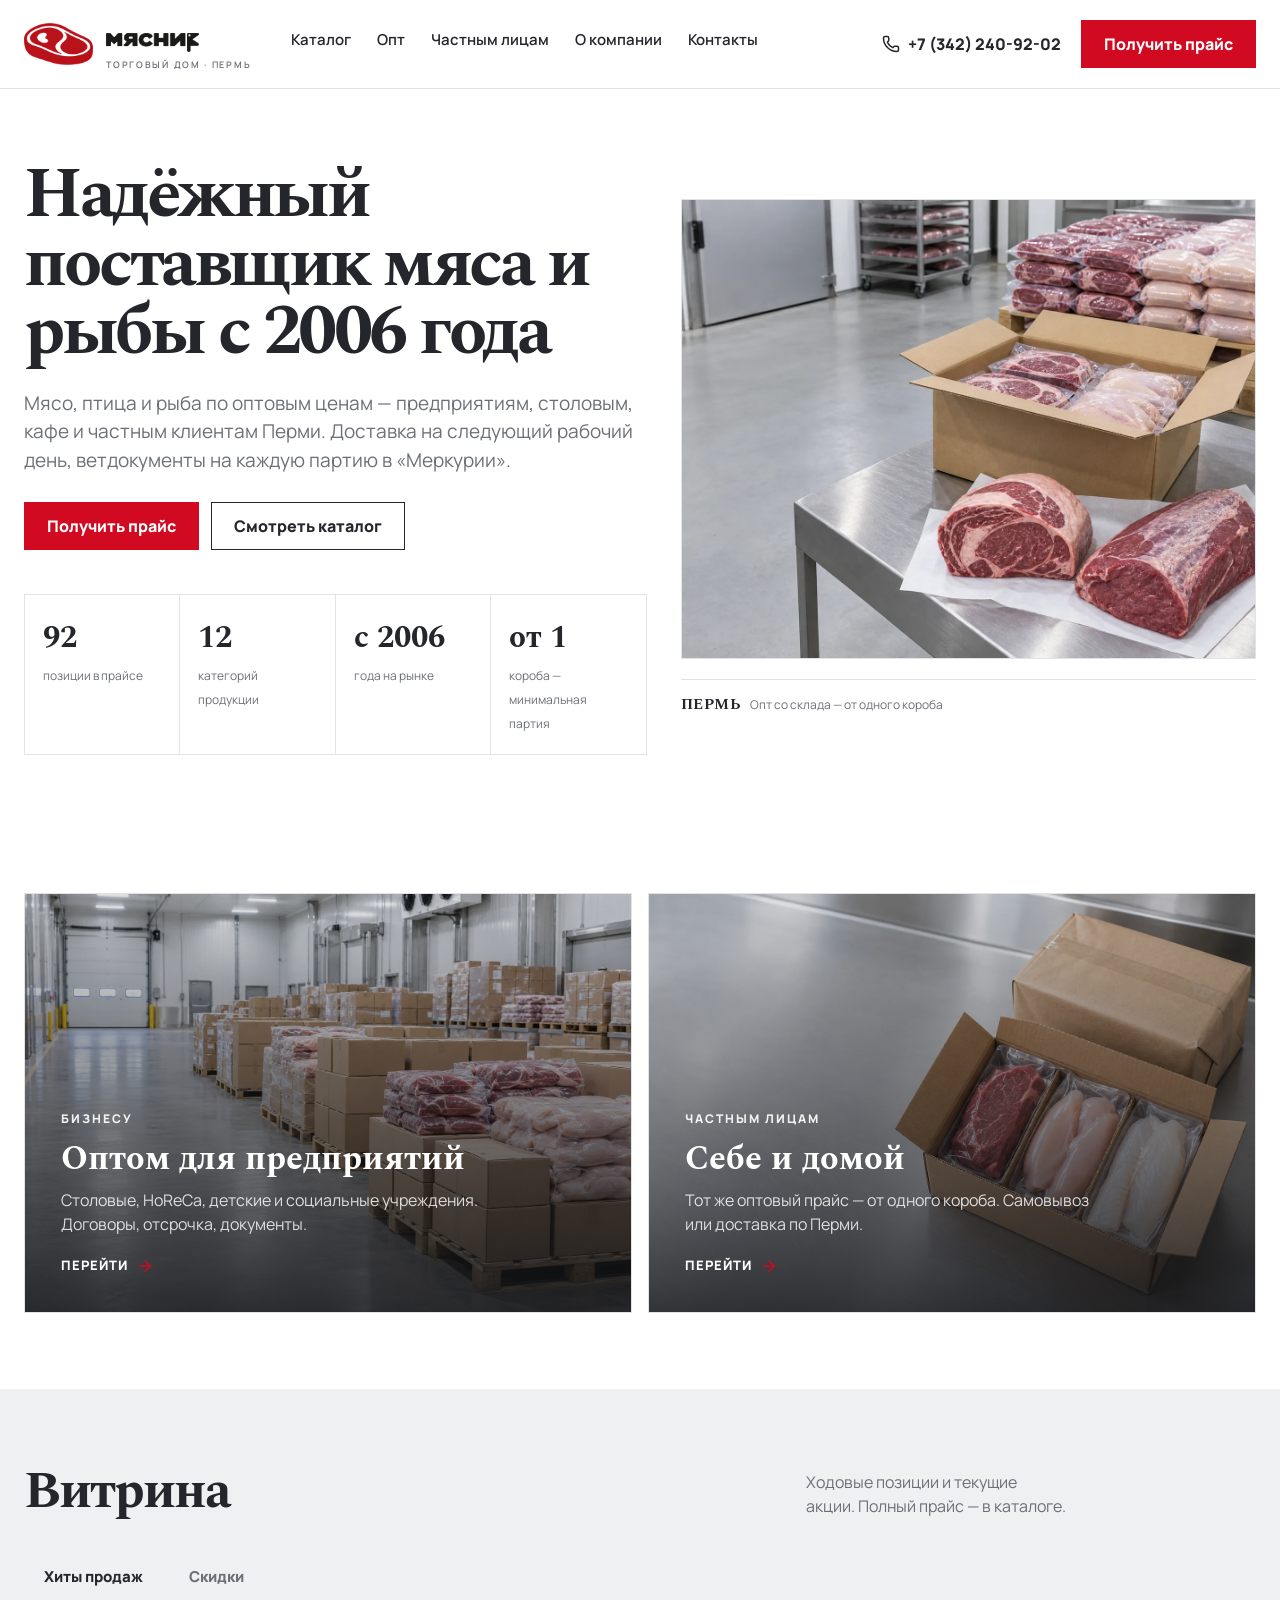
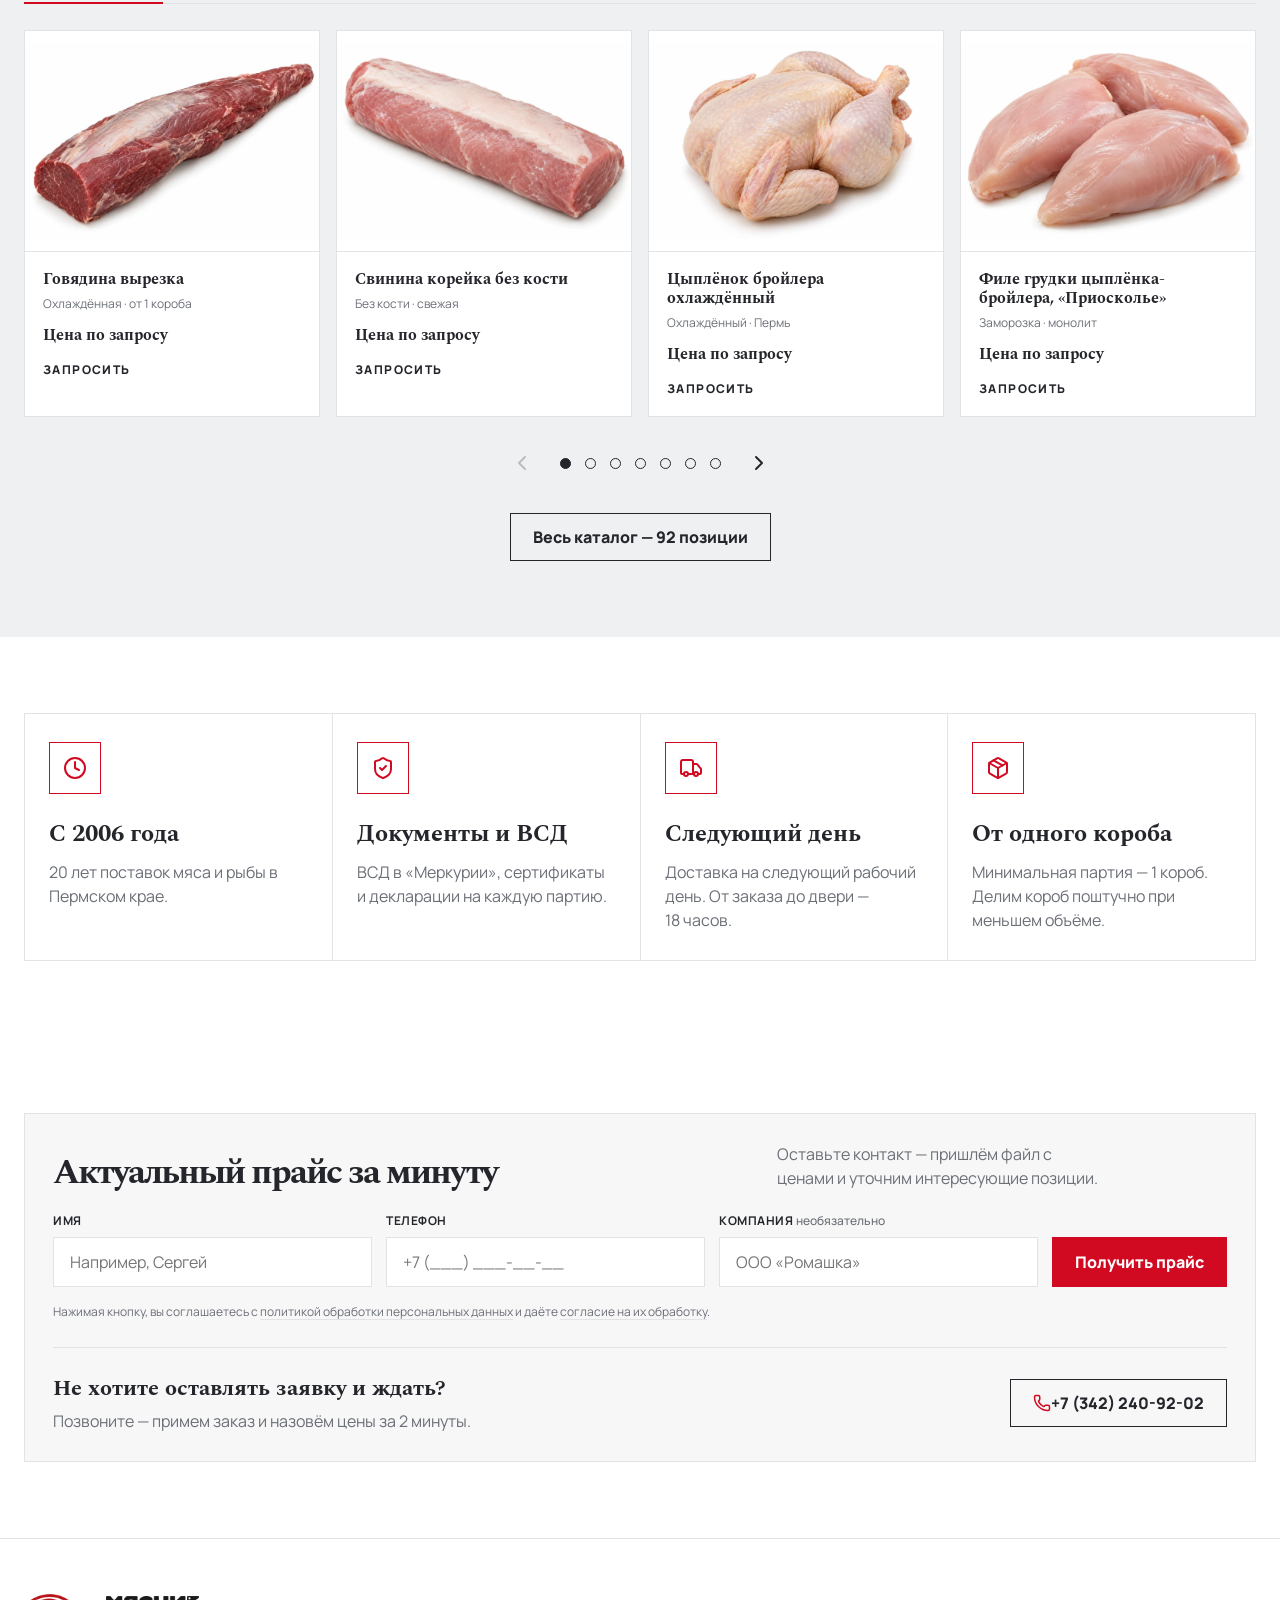
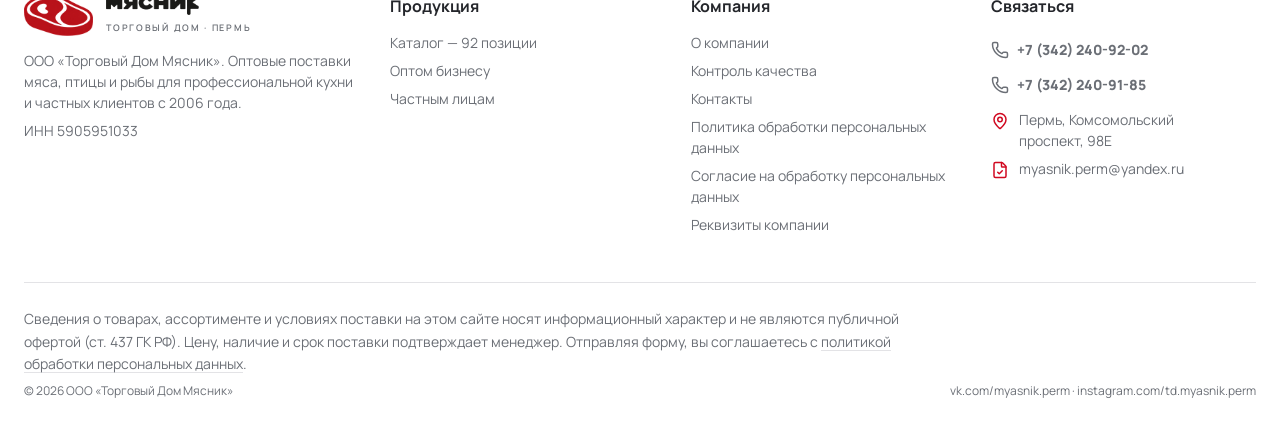
==== commit bd004f27: "Мясник: фирменный логотип в шапке и подвале, меню крупнее, витрина не дёргается - знак и надпись выр" ====
--- a/index.html
+++ b/index.html
@@ -1,5 +1,5 @@
-<!doctype html><html lang="ru"><head><meta charset="utf-8"><meta name="viewport" content="width=device-width,initial-scale=1"><title>ТД «Мясник» — мясо, птица и рыба оптом и в розницу в Перми</title><meta name="description" content="ООО «Торговый Дом Мясник»: мясо, птица и рыба по оптовым ценам для предприятий и частных лиц Перми с 2006 года. Доставка на следующий день, от одного короба."><link rel="icon" href="data:image/svg+xml,%3Csvg xmlns='http://www.w3.org/2000/svg' viewBox='0 0 32 32'%3E%3Crect width='32' height='32' fill='%23d10921'/%3E%3Ctext x='16' y='23' font-family='Georgia,serif' font-size='21' font-weight='bold' fill='white' text-anchor='middle'%3EM%3C/text%3E%3C/svg%3E"><link rel="preconnect" href="https://fonts.googleapis.com"><link rel="preconnect" href="https://fonts.gstatic.com" crossorigin><link href="https://fonts.googleapis.com/css2?family=Manrope:wght@400;500;600;700;800&family=Spectral:wght@500;600;700&display=swap" rel="stylesheet"><link rel="stylesheet" href="site.css"></head><body>
-<header class="header"><div class="wrap header-in"><a class="logo" href="index.html">МЯСНИК<small>ТОРГОВЫЙ ДОМ · ПЕРМЬ</small></a><nav class="nav"><a href="katalog.html">Каталог</a><a href="opt.html">Опт</a><a href="chastnym.html">Частным лицам</a><a href="o-kompanii.html">О компании</a><a href="kontakty.html">Контакты</a></nav><a class="phone" href="tel:+73422409202"><svg class="icon icon-sm" viewBox="0 0 24 24" fill="none" stroke="currentColor" stroke-width="2" stroke-linecap="round" stroke-linejoin="round"><path d="M13.832 16.568a1 1 0 0 0 1.213-.303l.355-.465A2 2 0 0 1 17 15h3a2 2 0 0 1 2 2v3a2 2 0 0 1-2 2A18 18 0 0 1 2 4a2 2 0 0 1 2-2h3a2 2 0 0 1 2 2v3a2 2 0 0 1-.8 1.6l-.468.351a1 1 0 0 0-.292 1.233 14 14 0 0 0 6.392 6.384"/></svg>+7 (342) 240-92-02</a><a class="button accent" href="kontakty.html#price">Получить прайс</a><button class="burger" aria-label="Меню">☰</button></div><nav class="wrap mobile-nav"><a href="katalog.html">Каталог</a><a href="opt.html">Опт</a><a href="chastnym.html">Частным лицам</a><a href="o-kompanii.html">О компании</a><a href="kontakty.html">Контакты</a><a href="kontakty.html#price">Получить прайс</a></nav></header>
+<!doctype html><html lang="ru"><head><meta charset="utf-8"><meta name="viewport" content="width=device-width,initial-scale=1"><title>ТД «Мясник» — мясо, птица и рыба оптом и в розницу в Перми</title><meta name="description" content="ООО «Торговый Дом Мясник»: мясо, птица и рыба по оптовым ценам для предприятий и частных лиц Перми с 2006 года. Доставка на следующий день, от одного короба."><link rel="icon" href="assets/logo-icon.png"><link rel="apple-touch-icon" href="assets/logo-icon.png"><link rel="preconnect" href="https://fonts.googleapis.com"><link rel="preconnect" href="https://fonts.gstatic.com" crossorigin><link href="https://fonts.googleapis.com/css2?family=Manrope:wght@400;500;600;700;800&family=Spectral:wght@500;600;700&display=swap" rel="stylesheet"><link rel="stylesheet" href="site.css"></head><body>
+<header class="header"><div class="wrap header-in"><a class="logo" href="index.html"><img class="logo-mark" src="assets/logo-mark.webp" width="396" height="240" alt="" loading="eager"><span class="logo-w"><img src="assets/logo-word.webp" width="532" height="109" alt="Мясник"><small>ТОРГОВЫЙ ДОМ · ПЕРМЬ</small></span></a><nav class="nav"><a href="katalog.html">Каталог</a><a href="opt.html">Опт</a><a href="chastnym.html">Частным лицам</a><a href="o-kompanii.html">О компании</a><a href="kontakty.html">Контакты</a></nav><a class="phone" href="tel:+73422409202"><svg class="icon icon-sm" viewBox="0 0 24 24" fill="none" stroke="currentColor" stroke-width="2" stroke-linecap="round" stroke-linejoin="round"><path d="M13.832 16.568a1 1 0 0 0 1.213-.303l.355-.465A2 2 0 0 1 17 15h3a2 2 0 0 1 2 2v3a2 2 0 0 1-2 2A18 18 0 0 1 2 4a2 2 0 0 1 2-2h3a2 2 0 0 1 2 2v3a2 2 0 0 1-.8 1.6l-.468.351a1 1 0 0 0-.292 1.233 14 14 0 0 0 6.392 6.384"/></svg>+7 (342) 240-92-02</a><a class="button accent" href="kontakty.html#price">Получить прайс</a><button class="burger" aria-label="Меню">☰</button></div><nav class="wrap mobile-nav"><a href="katalog.html">Каталог</a><a href="opt.html">Опт</a><a href="chastnym.html">Частным лицам</a><a href="o-kompanii.html">О компании</a><a href="kontakty.html">Контакты</a><a href="kontakty.html#price">Получить прайс</a></nav></header>
 <main>
 
 <section class="hero"><div class="wrap hero-grid">
@@ -61,7 +61,7 @@
 </main>
 <footer class="footer"><div class="wrap">
   <div class="foot-grid">
-    <div><div class="logo">МЯСНИК<small>ТОРГОВЫЙ ДОМ · ПЕРМЬ</small></div><p>ООО «Торговый Дом Мясник». Оптовые поставки мяса, птицы и рыбы для профессиональной кухни и частных клиентов с 2006 года.</p><p>ИНН 5905951033</p></div>
+    <div><div class="logo"><img class="logo-mark" src="assets/logo-mark.webp" width="396" height="240" alt="" loading="eager"><span class="logo-w"><img src="assets/logo-word.webp" width="532" height="109" alt="Мясник"><small>ТОРГОВЫЙ ДОМ · ПЕРМЬ</small></span></div><p>ООО «Торговый Дом Мясник». Оптовые поставки мяса, птицы и рыбы для профессиональной кухни и частных клиентов с 2006 года.</p><p>ИНН 5905951033</p></div>
     <div><h4>Продукция</h4><a href="katalog.html">Каталог — 92 позиции</a><a href="opt.html">Оптом бизнесу</a><a href="chastnym.html">Частным лицам</a></div>
     <div><h4>Компания</h4><a href="o-kompanii.html">О компании</a><a href="o-kompanii.html#quality">Контроль качества</a><a href="kontakty.html">Контакты</a><a href="privacy.html">Политика обработки персональных данных</a><a href="privacy.html#soglasie">Согласие на обработку персональных данных</a><a href="kontakty.html#rekvizity">Реквизиты компании</a></div>
     <div><h4>Связаться</h4><a class="phone" href="tel:+73422409202"><svg class="icon icon-sm" viewBox="0 0 24 24" fill="none" stroke="currentColor" stroke-width="2" stroke-linecap="round" stroke-linejoin="round"><path d="M13.832 16.568a1 1 0 0 0 1.213-.303l.355-.465A2 2 0 0 1 17 15h3a2 2 0 0 1 2 2v3a2 2 0 0 1-2 2A18 18 0 0 1 2 4a2 2 0 0 1 2-2h3a2 2 0 0 1 2 2v3a2 2 0 0 1-.8 1.6l-.468.351a1 1 0 0 0-.292 1.233 14 14 0 0 0 6.392 6.384"/></svg>+7 (342) 240-92-02</a><a class="phone" href="tel:+73422409185"><svg class="icon icon-sm" viewBox="0 0 24 24" fill="none" stroke="currentColor" stroke-width="2" stroke-linecap="round" stroke-linejoin="round"><path d="M13.832 16.568a1 1 0 0 0 1.213-.303l.355-.465A2 2 0 0 1 17 15h3a2 2 0 0 1 2 2v3a2 2 0 0 1-2 2A18 18 0 0 1 2 4a2 2 0 0 1 2-2h3a2 2 0 0 1 2 2v3a2 2 0 0 1-.8 1.6l-.468.351a1 1 0 0 0-.292 1.233 14 14 0 0 0 6.392 6.384"/></svg>+7 (342) 240-91-85</a><p class="icon-line"><svg class="icon icon-sm" viewBox="0 0 24 24" fill="none" stroke="currentColor" stroke-width="2" stroke-linecap="round" stroke-linejoin="round"><path d="M20 10c0 4.993-5.539 10.193-7.399 11.799a1 1 0 0 1-1.202 0C9.539 20.193 4 14.993 4 10a8 8 0 0 1 16 0"/><circle cx="12" cy="10" r="3"/></svg><span>Пермь, Комсомольский проспект, 98Е</span></p><p class="icon-line"><svg class="icon icon-sm" viewBox="0 0 24 24" fill="none" stroke="currentColor" stroke-width="2" stroke-linecap="round" stroke-linejoin="round"><path d="M6 22a2 2 0 0 1-2-2V4a2 2 0 0 1 2-2h8a2.4 2.4 0 0 1 1.704.706l3.588 3.588A2.4 2.4 0 0 1 20 8v12a2 2 0 0 1-2 2z"/><path d="M14 2v5a1 1 0 0 0 1 1h5"/><path d="m9 15 2 2 4-4"/></svg><span>myasnik.perm@yandex.ru</span></p></div>
--- a/site.css
+++ b/site.css
@@ -66,19 +66,23 @@
 .topbar .wrap{height:34px;display:flex;align-items:center;justify-content:space-between;letter-spacing:.3px}
 .header{position:sticky;top:0;z-index:20;background:rgba(255,255,255,.94);backdrop-filter:blur(18px);border-bottom:1px solid var(--line)}
 .header-in{height:88px;display:flex;align-items:center}
-.logo{font-size:24px;font-weight:900;letter-spacing:-1px;line-height:.85;color:var(--ink)}
-.logo small{display:block;font-size:9px;letter-spacing:1.7px;margin-top:7px;font-weight:600;color:var(--muted)}
-/* Лого — двухэтажный лок-ап: название и подпись под ним. Если центрировать
-   блок целиком, слово «МЯСНИК» уезжает выше строки меню ровно на высоту
-   подписи. Зеркальный отступ сверху (высота подписи + её отбивка) делает
-   блок симметричным относительно названия — и центрирование ставит
-   название на одну линию с меню и телефоном. */
-.header-in .logo{padding-top:15px}
+/* Фирменный лок-ап: знак слева, надпись справа, под ней дескриптор.
+   Знак и надпись — куски одного исходного логотипа, поэтому масштабируются
+   только по высоте, ширина идёт из пропорций. */
+.logo{display:flex;align-items:center;gap:13px;color:var(--ink)}
+.logo-mark{height:42px;width:auto;display:block;flex:none}
+/* Надпись логотипа — двухэтажная: сама надпись и дескриптор под ней.
+   Зеркальный отступ сверху (высота дескриптора с отбивкой) ставит саму
+   надпись на ту же линию, что меню и телефон; знак при этом остаётся
+   отцентрованным сам по себе. */
+.logo-w{display:block;padding-top:17px}
+.logo-w img{height:19px;width:auto;display:block}
+.logo small{display:block;margin-top:6px;font-size:9px;letter-spacing:1.7px;font-weight:600;color:var(--muted)}
 /* Шапка читается как два блока: слева знак и меню при нём, справа —
    контактный блок из телефона и кнопки. Меню стоит сразу за логотипом
    (40px), внутри меню 26px, внутри контактов 20px, а весь свободный
    остаток уходит между группами. Вертикальных разделителей нет намеренно. */
-.nav{display:flex;gap:26px;margin-left:40px;font-size:14px;font-weight:600}
+.nav{display:flex;gap:26px;margin-left:40px;font-size:15px;font-weight:600}
 .nav a{padding-bottom:5px;border-bottom:2px solid transparent}
 .nav a[aria-current="page"]{border-bottom-color:var(--brand)}
 .header-in .phone{margin-left:auto}
@@ -212,7 +216,8 @@
 
 /* ---- Футер ------------------------------------------------------------------ */
 .footer{background:#fff;color:var(--ink);padding:55px 0 28px;border-top:1px solid var(--line)}
-.footer .logo{color:var(--ink)}
+.footer .logo{color:var(--ink);margin-bottom:14px}
+.footer .logo-w{padding-top:0}
 .footer .logo small{color:var(--muted)}
 .footer .phone{display:inline-flex;margin:7px 0}
 .foot-grid{display:grid;grid-template-columns:1.25fr repeat(3,1fr);gap:35px}
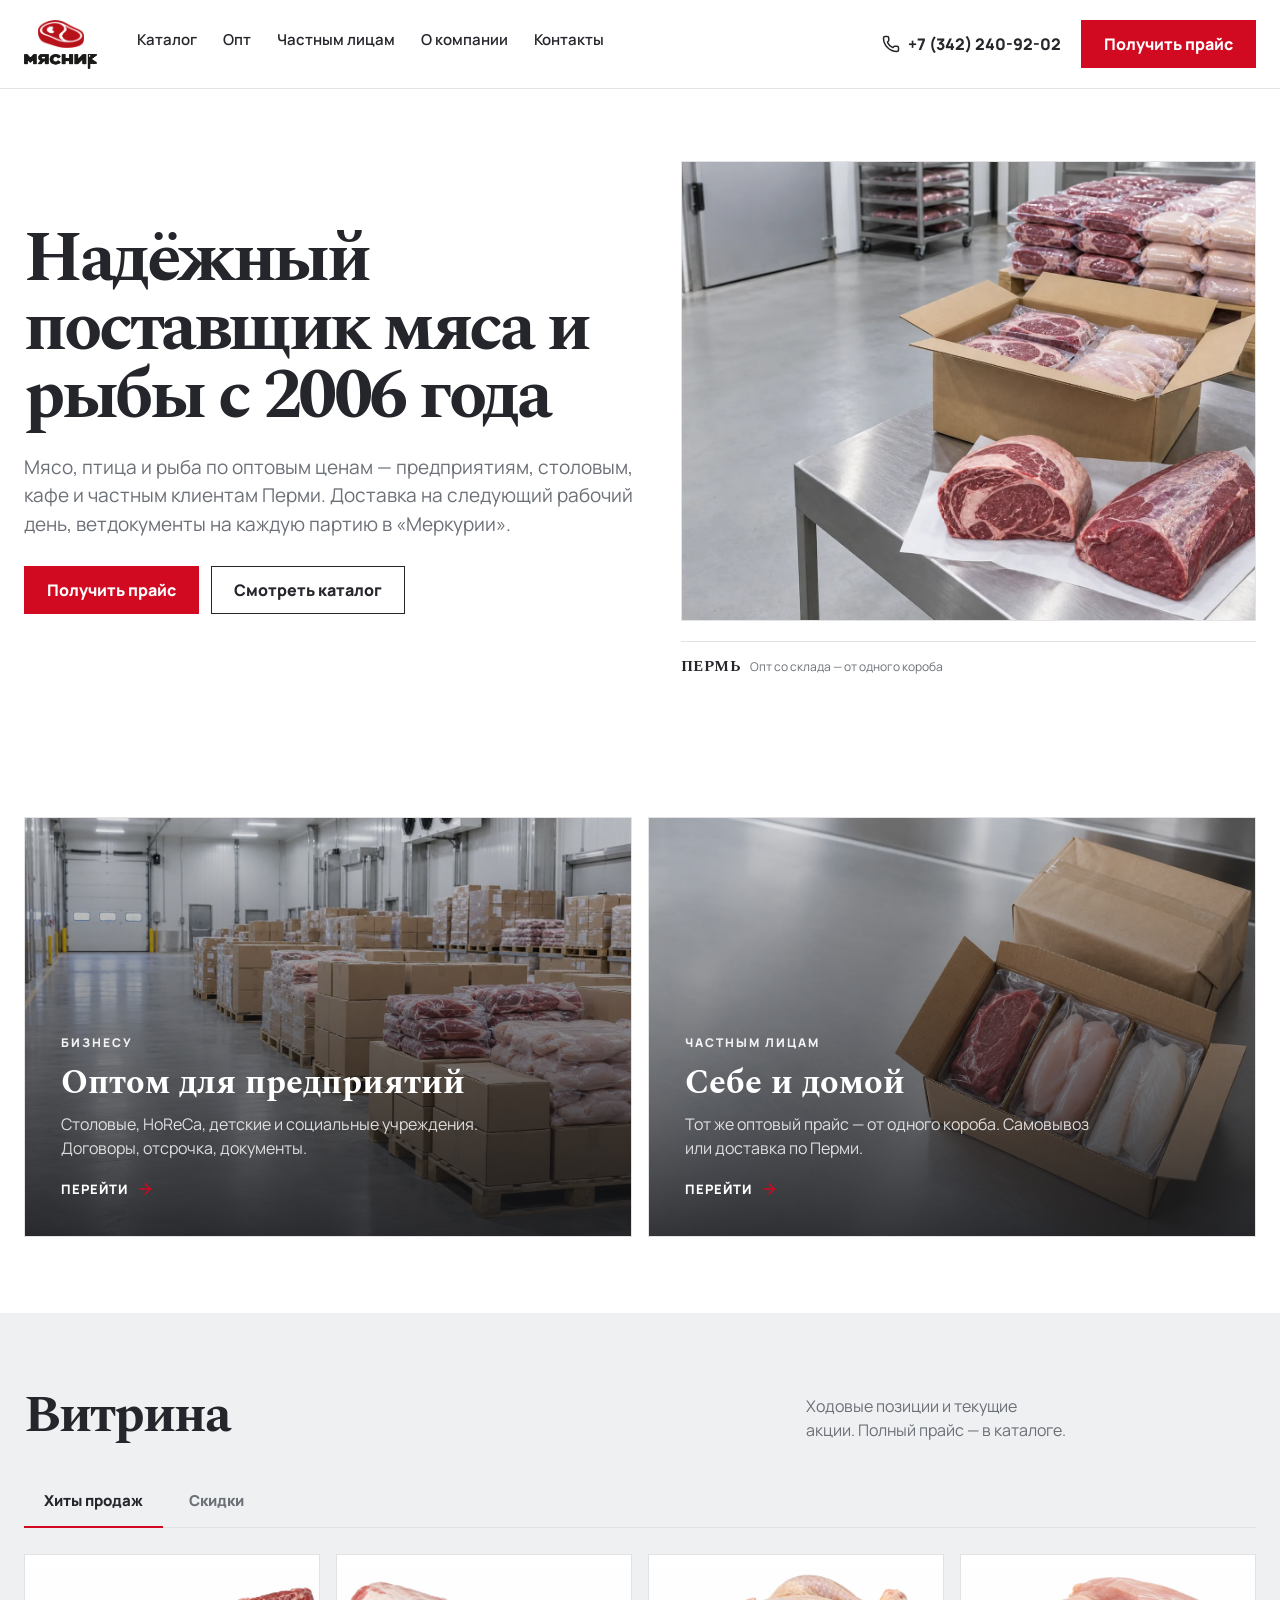
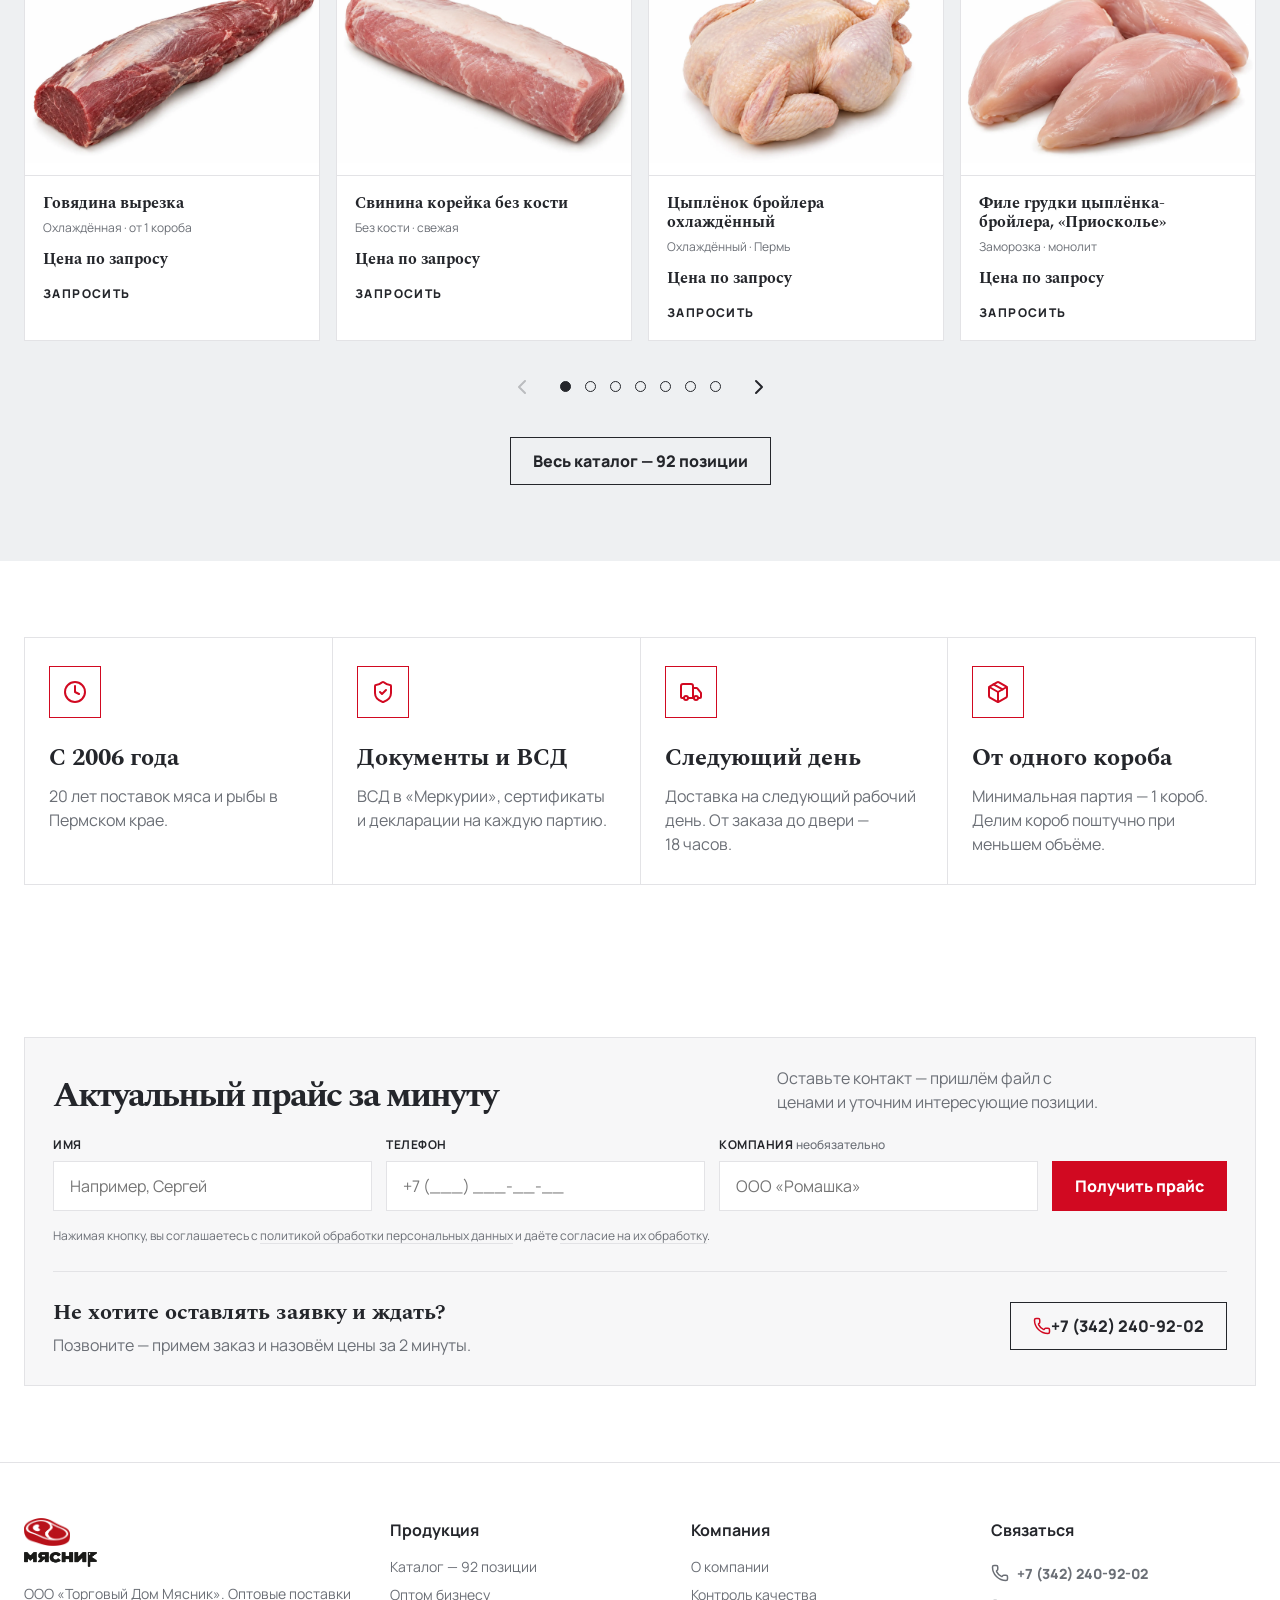
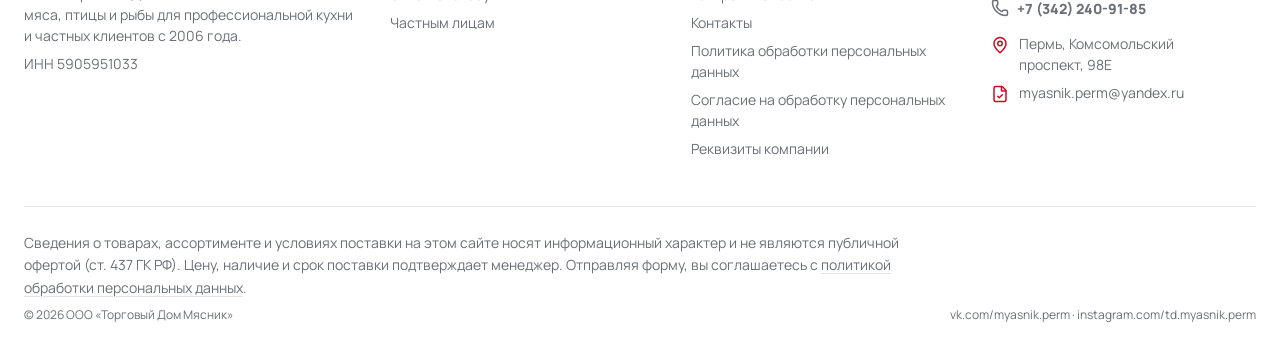
==== commit 491a1125: "Мясник: вертикальный лок-ап логотипа, без дескриптора; убран блок цифр в герое Знак сверху, надпись " ====
--- a/index.html
+++ b/index.html
@@ -1,29 +1,20 @@
 <!doctype html><html lang="ru"><head><meta charset="utf-8"><meta name="viewport" content="width=device-width,initial-scale=1"><title>ТД «Мясник» — мясо, птица и рыба оптом и в розницу в Перми</title><meta name="description" content="ООО «Торговый Дом Мясник»: мясо, птица и рыба по оптовым ценам для предприятий и частных лиц Перми с 2006 года. Доставка на следующий день, от одного короба."><link rel="icon" href="assets/logo-icon.png"><link rel="apple-touch-icon" href="assets/logo-icon.png"><link rel="preconnect" href="https://fonts.googleapis.com"><link rel="preconnect" href="https://fonts.gstatic.com" crossorigin><link href="https://fonts.googleapis.com/css2?family=Manrope:wght@400;500;600;700;800&family=Spectral:wght@500;600;700&display=swap" rel="stylesheet"><link rel="stylesheet" href="site.css"></head><body>
-<header class="header"><div class="wrap header-in"><a class="logo" href="index.html"><img class="logo-mark" src="assets/logo-mark.webp" width="396" height="240" alt="" loading="eager"><span class="logo-w"><img src="assets/logo-word.webp" width="532" height="109" alt="Мясник"><small>ТОРГОВЫЙ ДОМ · ПЕРМЬ</small></span></a><nav class="nav"><a href="katalog.html">Каталог</a><a href="opt.html">Опт</a><a href="chastnym.html">Частным лицам</a><a href="o-kompanii.html">О компании</a><a href="kontakty.html">Контакты</a></nav><a class="phone" href="tel:+73422409202"><svg class="icon icon-sm" viewBox="0 0 24 24" fill="none" stroke="currentColor" stroke-width="2" stroke-linecap="round" stroke-linejoin="round"><path d="M13.832 16.568a1 1 0 0 0 1.213-.303l.355-.465A2 2 0 0 1 17 15h3a2 2 0 0 1 2 2v3a2 2 0 0 1-2 2A18 18 0 0 1 2 4a2 2 0 0 1 2-2h3a2 2 0 0 1 2 2v3a2 2 0 0 1-.8 1.6l-.468.351a1 1 0 0 0-.292 1.233 14 14 0 0 0 6.392 6.384"/></svg>+7 (342) 240-92-02</a><a class="button accent" href="kontakty.html#price">Получить прайс</a><button class="burger" aria-label="Меню">☰</button></div><nav class="wrap mobile-nav"><a href="katalog.html">Каталог</a><a href="opt.html">Опт</a><a href="chastnym.html">Частным лицам</a><a href="o-kompanii.html">О компании</a><a href="kontakty.html">Контакты</a><a href="kontakty.html#price">Получить прайс</a></nav></header>
+<header class="header"><div class="wrap header-in"><a class="logo" href="index.html"><img class="logo-mark" src="assets/logo-mark.webp" width="396" height="240" alt="" loading="eager"><span class="logo-w"><img src="assets/logo-word.webp" width="532" height="109" alt="Мясник"></span></a><nav class="nav"><a href="katalog.html">Каталог</a><a href="opt.html">Опт</a><a href="chastnym.html">Частным лицам</a><a href="o-kompanii.html">О компании</a><a href="kontakty.html">Контакты</a></nav><a class="phone" href="tel:+73422409202"><svg class="icon icon-sm" viewBox="0 0 24 24" fill="none" stroke="currentColor" stroke-width="2" stroke-linecap="round" stroke-linejoin="round"><path d="M13.832 16.568a1 1 0 0 0 1.213-.303l.355-.465A2 2 0 0 1 17 15h3a2 2 0 0 1 2 2v3a2 2 0 0 1-2 2A18 18 0 0 1 2 4a2 2 0 0 1 2-2h3a2 2 0 0 1 2 2v3a2 2 0 0 1-.8 1.6l-.468.351a1 1 0 0 0-.292 1.233 14 14 0 0 0 6.392 6.384"/></svg>+7 (342) 240-92-02</a><a class="button accent" href="kontakty.html#price">Получить прайс</a><button class="burger" aria-label="Меню">☰</button></div><nav class="wrap mobile-nav"><a href="katalog.html">Каталог</a><a href="opt.html">Опт</a><a href="chastnym.html">Частным лицам</a><a href="o-kompanii.html">О компании</a><a href="kontakty.html">Контакты</a><a href="kontakty.html#price">Получить прайс</a></nav></header>
 <main>
-
 <section class="hero"><div class="wrap hero-grid">
   <div>
     <h1>Надёжный поставщик мяса и рыбы с 2006 года</h1>
     <p class="lead">Мясо, птица и рыба по оптовым ценам — предприятиям, столовым, кафе и частным клиентам Перми. Доставка на следующий рабочий день, ветдокументы на каждую партию в «Меркурии».</p>
     <div class="actions"><a class="button accent" href="kontakty.html#price">Получить прайс</a><a class="button ghost" href="katalog.html">Смотреть каталог</a></div>
-    <div class="figs grid4 grid-framed">
-      <div class="fig"><b>92</b><span>позиции в прайсе</span></div>
-      <div class="fig"><b>12</b><span>категорий продукции</span></div>
-      <div class="fig"><b>с 2006</b><span>года на рынке</span></div>
-      <div class="fig"><b>от 1</b><span>короба — минимальная партия</span></div>
-    </div>
   </div>
   <div><div class="hero-shot"><img class="hero-photo" src="assets/hero-optom.webp" width="1536" height="1024" alt="Оптовая поставка мяса и птицы: короб с вакуумной упаковкой и отрубы на складе"></div><div class="shot-tag"><b>Пермь</b><span>Опт со склада — от одного короба</span></div></div>
 </div></section>
-
 <section class="section"><div class="wrap">
   <div class="split">
     <a class="split-tile" href="opt.html"><img src="assets/opt-tile.webp" alt="Холодильный склад с паллетами продукции"><div class="st-in"><div class="st-kick">Бизнесу</div><h2>Оптом для предприятий</h2><p>Столовые, HoReCa, детские и социальные учреждения. Договоры, отсрочка, документы.</p><span class="st-link">Перейти <svg class="icon icon-sm" viewBox="0 0 24 24" fill="none" stroke="currentColor" stroke-width="2" stroke-linecap="round" stroke-linejoin="round"><path d="M5 12h14"/><path d="m12 5 7 7-7 7"/></svg></span></div></a>
     <a class="split-tile" href="chastnym.html"><img src="assets/retail-tile.webp" alt="Короб со свежей продукцией для частного заказа"><div class="st-in"><div class="st-kick">Частным лицам</div><h2>Себе и домой</h2><p>Тот же оптовый прайс — от одного короба. Самовывоз или доставка по Перми.</p><span class="st-link">Перейти <svg class="icon icon-sm" viewBox="0 0 24 24" fill="none" stroke="currentColor" stroke-width="2" stroke-linecap="round" stroke-linejoin="round"><path d="M5 12h14"/><path d="m12 5 7 7-7 7"/></svg></span></div></a>
   </div>
 </div></section>
-
 <section class="section sec-grey"><div class="wrap">
   <div class="sec-head"><h2>Витрина</h2><p>Ходовые позиции и текущие акции. Полный прайс — в каталоге.</p></div>
   <div class="showcase">
@@ -37,7 +28,6 @@
   </div>
   <div class="center"><a class="button ghost" href="katalog.html">Весь каталог — 92 позиции</a></div>
 </div></section>
-
 <section class="section"><div class="wrap">
   <div class="grid4 grid-framed">
     <div class="segment"><span class="icon-badge"><svg class="icon" viewBox="0 0 24 24" fill="none" stroke="currentColor" stroke-width="2" stroke-linecap="round" stroke-linejoin="round"><circle cx="12" cy="12" r="10"/><path d="M12 6v6l4 2"/></svg></span><h3>С 2006 года</h3><p>20 лет поставок мяса и рыбы в Пермском крае.</p></div>
@@ -46,7 +36,6 @@
     <div class="segment"><span class="icon-badge"><svg class="icon" viewBox="0 0 24 24" fill="none" stroke="currentColor" stroke-width="2" stroke-linecap="round" stroke-linejoin="round"><path d="M11 21.73a2 2 0 0 0 2 0l7-4A2 2 0 0 0 21 16V8a2 2 0 0 0-1-1.73l-7-4a2 2 0 0 0-2 0l-7 4A2 2 0 0 0 3 8v8a2 2 0 0 0 1 1.73z"/><path d="M12 22V12"/><polyline points="3.29 7 12 12 20.71 7"/><path d="m7.5 4.27 9 5.15"/></svg></span><h3>От одного короба</h3><p>Минимальная партия — 1 короб. Делим короб поштучно при меньшем объёме.</p></div>
   </div>
 </div></section>
-
 <section class="section white" id="price"><div class="wrap"><div class="filter">
   <div class="sec-head"><h2>Актуальный прайс за минуту</h2><p>Оставьте контакт — пришлём файл с ценами и уточним интересующие позиции.</p></div>
   <form class="lead-form" data-demo>
@@ -57,16 +46,14 @@
   </form>
   <div class="call-cta"><div><h3>Не хотите оставлять заявку и ждать?</h3><p>Позвоните — примем заказ и назовём цены за 2 минуты.</p></div><a class="button ghost" href="tel:+73422409202"><svg class="icon icon-sm" viewBox="0 0 24 24" fill="none" stroke="currentColor" stroke-width="2" stroke-linecap="round" stroke-linejoin="round"><path d="M13.832 16.568a1 1 0 0 0 1.213-.303l.355-.465A2 2 0 0 1 17 15h3a2 2 0 0 1 2 2v3a2 2 0 0 1-2 2A18 18 0 0 1 2 4a2 2 0 0 1 2-2h3a2 2 0 0 1 2 2v3a2 2 0 0 1-.8 1.6l-.468.351a1 1 0 0 0-.292 1.233 14 14 0 0 0 6.392 6.384"/></svg>+7 (342) 240-92-02</a></div>
 </div></div></section>
-
 </main>
 <footer class="footer"><div class="wrap">
   <div class="foot-grid">
-    <div><div class="logo"><img class="logo-mark" src="assets/logo-mark.webp" width="396" height="240" alt="" loading="eager"><span class="logo-w"><img src="assets/logo-word.webp" width="532" height="109" alt="Мясник"><small>ТОРГОВЫЙ ДОМ · ПЕРМЬ</small></span></div><p>ООО «Торговый Дом Мясник». Оптовые поставки мяса, птицы и рыбы для профессиональной кухни и частных клиентов с 2006 года.</p><p>ИНН 5905951033</p></div>
+    <div><div class="logo"><img class="logo-mark" src="assets/logo-mark.webp" width="396" height="240" alt="" loading="eager"><span class="logo-w"><img src="assets/logo-word.webp" width="532" height="109" alt="Мясник"></span></div><p>ООО «Торговый Дом Мясник». Оптовые поставки мяса, птицы и рыбы для профессиональной кухни и частных клиентов с 2006 года.</p><p>ИНН 5905951033</p></div>
     <div><h4>Продукция</h4><a href="katalog.html">Каталог — 92 позиции</a><a href="opt.html">Оптом бизнесу</a><a href="chastnym.html">Частным лицам</a></div>
     <div><h4>Компания</h4><a href="o-kompanii.html">О компании</a><a href="o-kompanii.html#quality">Контроль качества</a><a href="kontakty.html">Контакты</a><a href="privacy.html">Политика обработки персональных данных</a><a href="privacy.html#soglasie">Согласие на обработку персональных данных</a><a href="kontakty.html#rekvizity">Реквизиты компании</a></div>
     <div><h4>Связаться</h4><a class="phone" href="tel:+73422409202"><svg class="icon icon-sm" viewBox="0 0 24 24" fill="none" stroke="currentColor" stroke-width="2" stroke-linecap="round" stroke-linejoin="round"><path d="M13.832 16.568a1 1 0 0 0 1.213-.303l.355-.465A2 2 0 0 1 17 15h3a2 2 0 0 1 2 2v3a2 2 0 0 1-2 2A18 18 0 0 1 2 4a2 2 0 0 1 2-2h3a2 2 0 0 1 2 2v3a2 2 0 0 1-.8 1.6l-.468.351a1 1 0 0 0-.292 1.233 14 14 0 0 0 6.392 6.384"/></svg>+7 (342) 240-92-02</a><a class="phone" href="tel:+73422409185"><svg class="icon icon-sm" viewBox="0 0 24 24" fill="none" stroke="currentColor" stroke-width="2" stroke-linecap="round" stroke-linejoin="round"><path d="M13.832 16.568a1 1 0 0 0 1.213-.303l.355-.465A2 2 0 0 1 17 15h3a2 2 0 0 1 2 2v3a2 2 0 0 1-2 2A18 18 0 0 1 2 4a2 2 0 0 1 2-2h3a2 2 0 0 1 2 2v3a2 2 0 0 1-.8 1.6l-.468.351a1 1 0 0 0-.292 1.233 14 14 0 0 0 6.392 6.384"/></svg>+7 (342) 240-91-85</a><p class="icon-line"><svg class="icon icon-sm" viewBox="0 0 24 24" fill="none" stroke="currentColor" stroke-width="2" stroke-linecap="round" stroke-linejoin="round"><path d="M20 10c0 4.993-5.539 10.193-7.399 11.799a1 1 0 0 1-1.202 0C9.539 20.193 4 14.993 4 10a8 8 0 0 1 16 0"/><circle cx="12" cy="10" r="3"/></svg><span>Пермь, Комсомольский проспект, 98Е</span></p><p class="icon-line"><svg class="icon icon-sm" viewBox="0 0 24 24" fill="none" stroke="currentColor" stroke-width="2" stroke-linecap="round" stroke-linejoin="round"><path d="M6 22a2 2 0 0 1-2-2V4a2 2 0 0 1 2-2h8a2.4 2.4 0 0 1 1.704.706l3.588 3.588A2.4 2.4 0 0 1 20 8v12a2 2 0 0 1-2 2z"/><path d="M14 2v5a1 1 0 0 0 1 1h5"/><path d="m9 15 2 2 4-4"/></svg><span>myasnik.perm@yandex.ru</span></p></div>
   </div>
-
   <div class="foot-bottom"><p class="fb-note">Сведения о товарах, ассортименте и условиях поставки на этом сайте носят информационный характер и не являются публичной офертой (ст. 437 ГК РФ). Цену, наличие и срок поставки подтверждает менеджер. Отправляя форму, вы соглашаетесь с <a href="privacy.html">политикой обработки персональных данных</a>.</p><div class="fb-row"><span>© 2026 ООО «Торговый Дом Мясник»</span><span>vk.com/myasnik.perm · instagram.com/td.myasnik.perm</span></div></div>
 </div></footer>
 <div class="toast"></div><script src="site.js"></script></body></html>
--- a/site.css
+++ b/site.css
@@ -69,15 +69,14 @@
 /* Фирменный лок-ап: знак слева, надпись справа, под ней дескриптор.
    Знак и надпись — куски одного исходного логотипа, поэтому масштабируются
    только по высоте, ширина идёт из пропорций. */
-.logo{display:flex;align-items:center;gap:13px;color:var(--ink)}
-.logo-mark{height:42px;width:auto;display:block;flex:none}
-/* Надпись логотипа — двухэтажная: сама надпись и дескриптор под ней.
-   Зеркальный отступ сверху (высота дескриптора с отбивкой) ставит саму
-   надпись на ту же линию, что меню и телефон; знак при этом остаётся
-   отцентрованным сам по себе. */
-.logo-w{display:block;padding-top:17px}
-.logo-w img{height:19px;width:auto;display:block}
-.logo small{display:block;margin-top:6px;font-size:9px;letter-spacing:1.7px;font-weight:600;color:var(--muted)}
+/* Фирменный лок-ап: знак сверху, надпись под ним — как в оригинале
+   логотипа. Знак заметно меньше надписи по высоте, иначе в строке шапки
+   он перевешивает название. Размеры задаются только высотой, ширина
+   идёт из пропорций исходника. */
+.logo{display:flex;flex-direction:column;align-items:center;gap:6px;color:var(--ink)}
+.logo-mark{height:28px;width:auto;display:block;flex:none}
+.logo-w{display:block}
+.logo-w img{height:15px;width:auto;display:block}
 /* Шапка читается как два блока: слева знак и меню при нём, справа —
    контактный блок из телефона и кнопки. Меню стоит сразу за логотипом
    (40px), внутри меню 26px, внутри контактов 20px, а весь свободный
@@ -106,10 +105,6 @@
 .hero-photo{width:100%;height:100%;object-fit:cover;display:block}
 .shot-tag{display:flex;align-items:baseline;gap:10px;margin-top:20px;padding-top:14px;border-top:1px solid var(--line);font-size:12px;color:var(--muted)}
 .shot-tag b{font-family:var(--serif);font-size:15px;color:var(--ink);text-transform:uppercase;letter-spacing:.5px}
-.figs{margin-top:44px}
-.fig{padding:20px 18px}
-.fig b{font-family:var(--serif);font-size:31px;display:block;color:var(--ink)}
-.fig span{font-size:12px;color:var(--muted)}
 
 /* ---- Секции --------------------------------------------------------------- */
 .section{padding:76px 0}
@@ -216,8 +211,7 @@
 
 /* ---- Футер ------------------------------------------------------------------ */
 .footer{background:#fff;color:var(--ink);padding:55px 0 28px;border-top:1px solid var(--line)}
-.footer .logo{color:var(--ink);margin-bottom:14px}
-.footer .logo-w{padding-top:0}
+.footer .logo{color:var(--ink);align-items:flex-start;margin-bottom:16px}
 .footer .logo small{color:var(--muted)}
 .footer .phone{display:inline-flex;margin:7px 0}
 .foot-grid{display:grid;grid-template-columns:1.25fr repeat(3,1fr);gap:35px}
@@ -270,7 +264,10 @@
 .cat-ph img{width:100%;max-width:100%;height:100%;object-fit:contain;display:block}
 /* min-height — чтобы подпись в две строки («Куриные полуфабрикаты»)
    не делала свою плитку выше соседних: ряд должен читаться линией. */
-.cat-t{min-width:0;display:flex;align-items:baseline;justify-content:space-between;gap:10px;min-height:57px;padding:12px 14px;border-top:1px solid var(--line);font-size:13px;font-weight:700;line-height:1.25}
+/* flex:1 — подпись занимает весь остаток ячейки. Иначе в ряду, который
+   растянут двухстрочной подписью соседа, под коротким названием остаётся
+   пустая полоса, и красная линия активной категории висит отдельно. */
+.cat-t{flex:1;min-width:0;display:flex;align-items:baseline;justify-content:space-between;gap:10px;min-height:57px;padding:12px 14px;border-top:1px solid var(--line);font-size:13px;font-weight:700;line-height:1.25}
 .cat-t b{font-size:12px;font-weight:700;color:var(--muted)}
 .cat:hover .cat-t{color:var(--brand)}
 /* Выбранная категория помечена так же, как активный пункт меню и вкладка
@@ -297,6 +294,14 @@
 .cat-main .cat-grid{grid-template-columns:repeat(4,1fr)}
 /* Карточка — флексовая, поэтому скрытие нужно объявить явно. */
 .prod[hidden]{display:none}
+/* Категория из одной-двух карточек: карточка занимает половину ряда и
+   раскладывается горизонтально — кадр слева, прайс справа. */
+.cat-grid.few .prod{grid-column:span 2;flex-direction:row}
+.cat-grid.few .prod .ph{flex:0 0 44%;aspect-ratio:auto;min-height:260px;border-bottom:0;border-right:1px solid var(--line)}
+.cat-grid.few .prod .p-pad{justify-content:center}
+.cat-grid.few .prod h3{font-size:19px}
+.cat-grid.few .prod .price{margin-top:16px}
+
 /* Цена и кнопка прижаты к низу: названия разной длины не должны ломать ряд. */
 .cat-grid .prod .price{margin-top:auto;padding-top:12px}
 
@@ -330,7 +335,7 @@
   .hero-shot{height:280px;margin-top:28px}
   .hero-photo{width:100%;height:100%;object-fit:cover}
   .shot-tag{margin-top:14px}
-  .figs,.grid4,.grid3{grid-template-columns:1fr 1fr}
+  .grid4,.grid3{grid-template-columns:1fr 1fr}
   .filter-row{grid-template-columns:1fr}
   .sec-head{display:block}
   .sec-head h2,.title{font-size:40px}
@@ -341,7 +346,7 @@
   .header-in{height:72px}
 }
 @media(max-width:540px){
-  .figs,.grid4,.grid3,.foot-grid{grid-template-columns:1fr}
+  .grid4,.grid3,.foot-grid{grid-template-columns:1fr}
   .hero h1{font-size:40px}
   .sec-head h2,.title{font-size:34px}
   .hero-grid{gap:22px}
@@ -394,6 +399,13 @@
 .prod .p-pad{padding:18px;display:flex;flex-direction:column;flex:1}
 .prod h3{font-size:16px;line-height:1.2;margin:0 0 6px}
 .prod .meta{font-size:12px;color:var(--muted)}
+/* Варианты одного товара — разные производители, фасовка и состояние.
+   Раньше каждый вариант был отдельной карточкой с тем же кадром, и ряд
+   превращался в четыре одинаковые фотографии. Теперь это строки прайса
+   внутри одной карточки: маркеров нет, различает их отбивка. */
+.vars{list-style:none;margin:0;padding:0;display:flex;flex-direction:column;gap:5px}
+.vars li{font-size:12px;line-height:1.35;color:var(--muted)}
+.vars li+li{padding-top:5px;border-top:1px solid var(--line)}
 .prod .price{font-weight:700;margin-top:10px;font-family:var(--serif)}
 .prod .link{margin-top:14px;padding-top:0}
 
@@ -457,7 +469,8 @@
    позже, чем ломается сетка карточек. */
 @media(max-width:1180px){.cats{grid-template-columns:repeat(4,1fr)}}
 @media(max-width:1080px){.cat-main .cat-grid{grid-template-columns:repeat(3,1fr)}}
-@media(max-width:820px){.cat-main .cat-grid{grid-template-columns:repeat(2,1fr)}}
+@media(max-width:820px){.cat-main .cat-grid{grid-template-columns:repeat(2,1fr)}
+  .cat-grid.few .prod{grid-column:span 2}}
 @media(max-width:900px){
   .cats{grid-template-columns:repeat(3,1fr);margin-bottom:30px}
   .cat-main{padding-top:24px}
@@ -469,5 +482,7 @@
 @media(max-width:540px){
   .cats{grid-template-columns:repeat(2,1fr)}
   .cat-main .cat-grid{grid-template-columns:1fr}
+  .cat-grid.few .prod{grid-column:auto;flex-direction:column}
+  .cat-grid.few .prod .ph{flex:none;aspect-ratio:4/3;min-height:0;border-bottom:1px solid var(--line);border-right:0}
   .cat-bar{flex-direction:column;align-items:flex-start;gap:14px}
 }
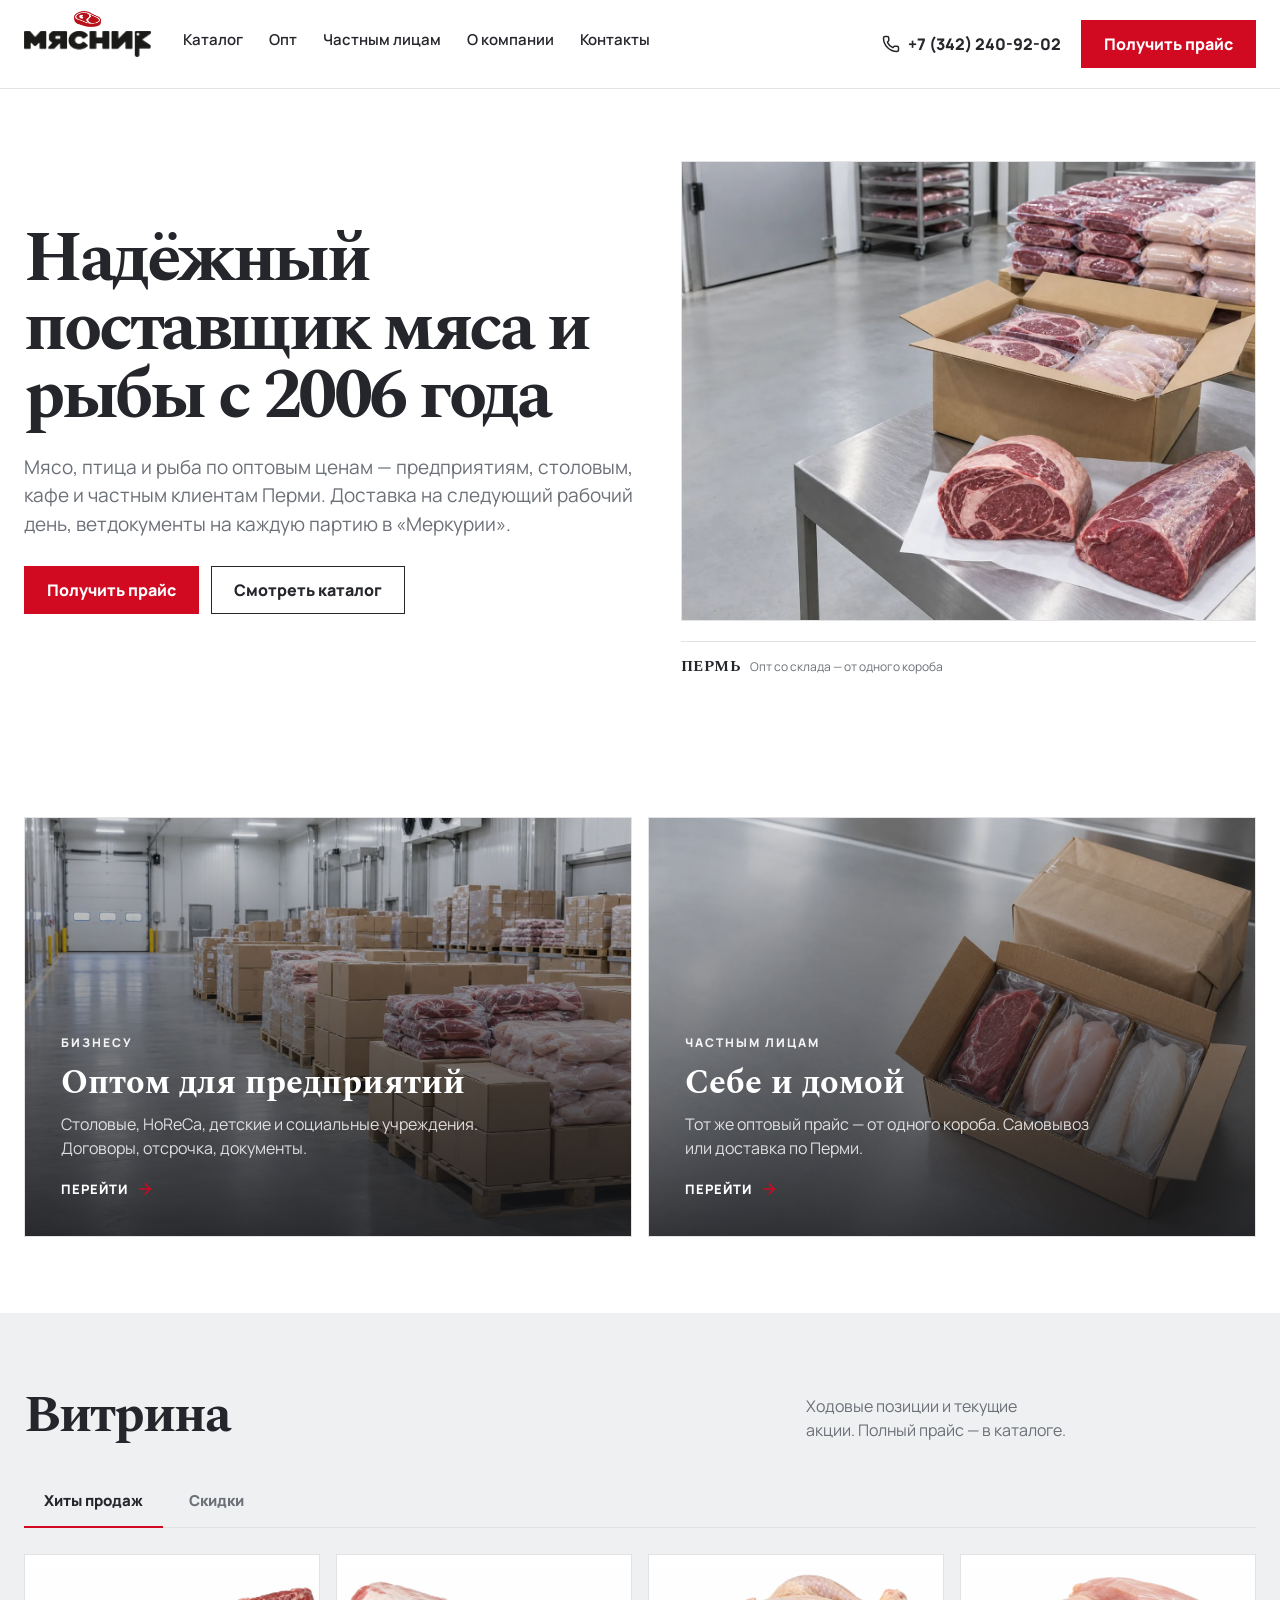
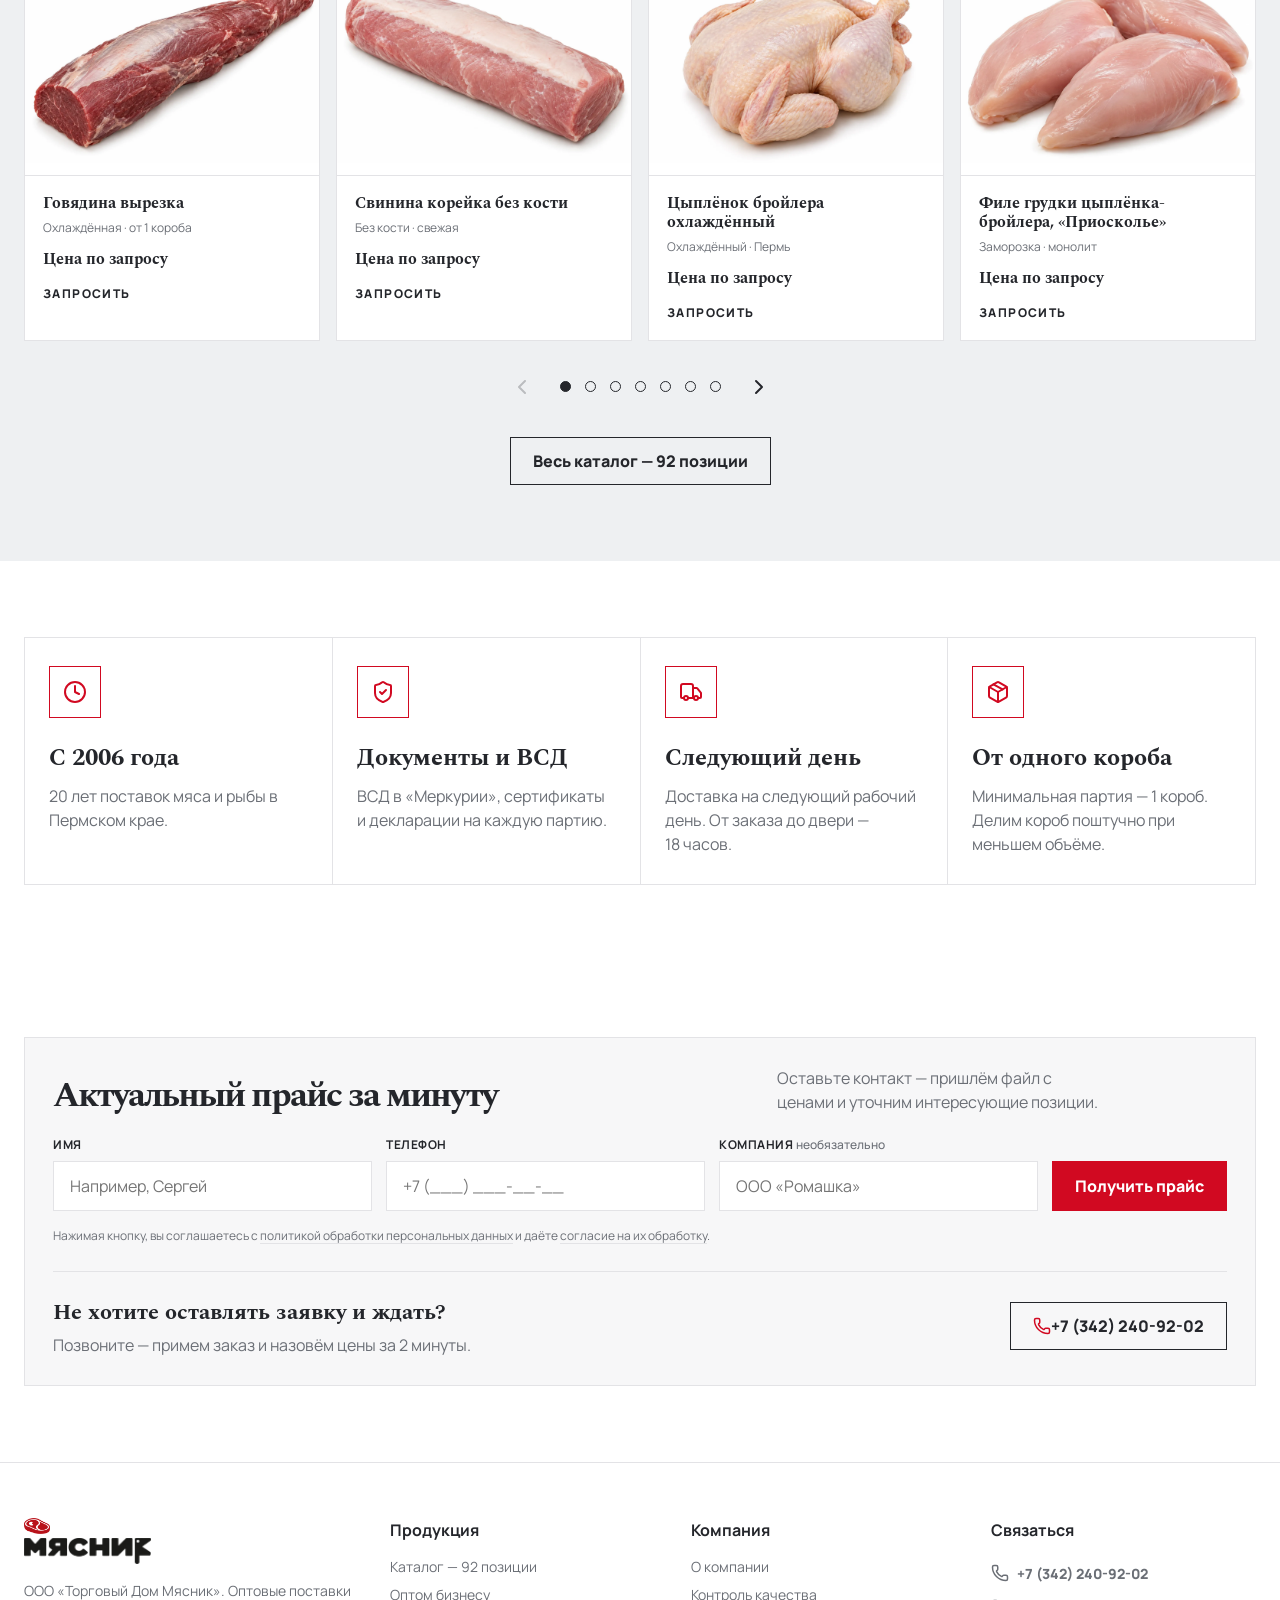
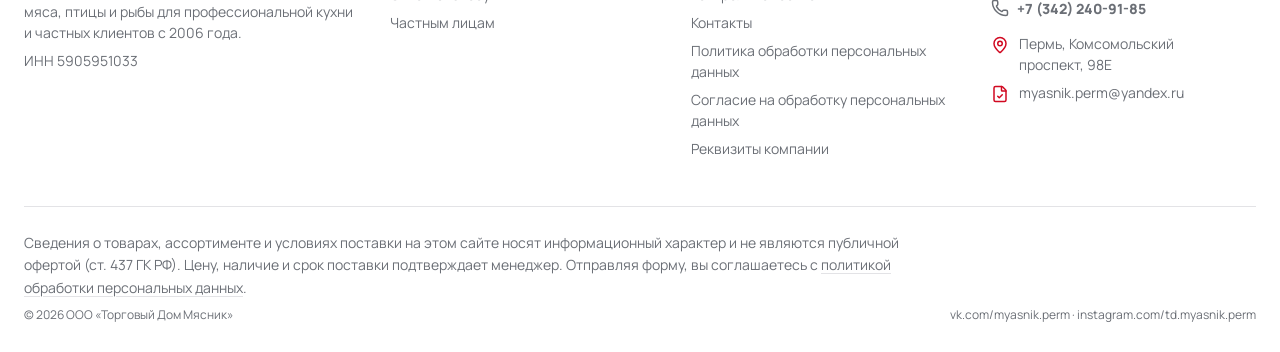
==== commit 139f2f02: "Мясник: версия у фавикона, чтобы браузеры перезабрали иконку Co-Authored-By: Claude Opus 5 (1M conte" ====
--- a/index.html
+++ b/index.html
@@ -1,4 +1,4 @@
-<!doctype html><html lang="ru"><head><meta charset="utf-8"><meta name="viewport" content="width=device-width,initial-scale=1"><title>ТД «Мясник» — мясо, птица и рыба оптом и в розницу в Перми</title><meta name="description" content="ООО «Торговый Дом Мясник»: мясо, птица и рыба по оптовым ценам для предприятий и частных лиц Перми с 2006 года. Доставка на следующий день, от одного короба."><link rel="icon" href="assets/logo-icon.png"><link rel="apple-touch-icon" href="assets/logo-icon.png"><link rel="preconnect" href="https://fonts.googleapis.com"><link rel="preconnect" href="https://fonts.gstatic.com" crossorigin><link href="https://fonts.googleapis.com/css2?family=Manrope:wght@400;500;600;700;800&family=Spectral:wght@500;600;700&display=swap" rel="stylesheet"><link rel="stylesheet" href="site.css"></head><body>
+<!doctype html><html lang="ru"><head><meta charset="utf-8"><meta name="viewport" content="width=device-width,initial-scale=1"><title>ТД «Мясник» — мясо, птица и рыба оптом и в розницу в Перми</title><meta name="description" content="ООО «Торговый Дом Мясник»: мясо, птица и рыба по оптовым ценам для предприятий и частных лиц Перми с 2006 года. Доставка на следующий день, от одного короба."><link rel="icon" type="image/png" sizes="any" href="assets/logo-icon.png?v=2"><link rel="apple-touch-icon" href="assets/logo-icon.png?v=2"><link rel="preconnect" href="https://fonts.googleapis.com"><link rel="preconnect" href="https://fonts.gstatic.com" crossorigin><link href="https://fonts.googleapis.com/css2?family=Manrope:wght@400;500;600;700;800&family=Spectral:wght@500;600;700&display=swap" rel="stylesheet"><link rel="stylesheet" href="site.css"></head><body>
 <header class="header"><div class="wrap header-in"><a class="logo" href="index.html"><img class="logo-mark" src="assets/logo-mark.webp" width="396" height="240" alt="" loading="eager"><span class="logo-w"><img src="assets/logo-word.webp" width="532" height="109" alt="Мясник"></span></a><nav class="nav"><a href="katalog.html">Каталог</a><a href="opt.html">Опт</a><a href="chastnym.html">Частным лицам</a><a href="o-kompanii.html">О компании</a><a href="kontakty.html">Контакты</a></nav><a class="phone" href="tel:+73422409202"><svg class="icon icon-sm" viewBox="0 0 24 24" fill="none" stroke="currentColor" stroke-width="2" stroke-linecap="round" stroke-linejoin="round"><path d="M13.832 16.568a1 1 0 0 0 1.213-.303l.355-.465A2 2 0 0 1 17 15h3a2 2 0 0 1 2 2v3a2 2 0 0 1-2 2A18 18 0 0 1 2 4a2 2 0 0 1 2-2h3a2 2 0 0 1 2 2v3a2 2 0 0 1-.8 1.6l-.468.351a1 1 0 0 0-.292 1.233 14 14 0 0 0 6.392 6.384"/></svg>+7 (342) 240-92-02</a><a class="button accent" href="kontakty.html#price">Получить прайс</a><button class="burger" aria-label="Меню">☰</button></div><nav class="wrap mobile-nav"><a href="katalog.html">Каталог</a><a href="opt.html">Опт</a><a href="chastnym.html">Частным лицам</a><a href="o-kompanii.html">О компании</a><a href="kontakty.html">Контакты</a><a href="kontakty.html#price">Получить прайс</a></nav></header>
 <main>
 <section class="hero"><div class="wrap hero-grid">
--- a/site.css
+++ b/site.css
@@ -73,15 +73,19 @@
    логотипа. Знак заметно меньше надписи по высоте, иначе в строке шапки
    он перевешивает название. Размеры задаются только высотой, ширина
    идёт из пропорций исходника. */
-.logo{display:flex;flex-direction:column;align-items:center;gap:6px;color:var(--ink)}
-.logo-mark{height:28px;width:auto;display:block;flex:none}
+/* Знак стоит НАД надписью, поэтому при центровании всего лок-апа сама
+   надпись уезжает ниже строки меню на высоту знака. Зеркальный отступ
+   снизу (знак + отбивка) возвращает надпись на общую линию с меню,
+   телефоном и кнопкой, а знак остаётся значком над строкой. */
+.logo{display:flex;flex-direction:column;align-items:center;gap:4px;padding-bottom:20px;color:var(--ink)}
+.logo-mark{height:16px;width:auto;display:block;flex:none}
 .logo-w{display:block}
-.logo-w img{height:15px;width:auto;display:block}
+.logo-w img{height:26px;width:auto;display:block}
 /* Шапка читается как два блока: слева знак и меню при нём, справа —
    контактный блок из телефона и кнопки. Меню стоит сразу за логотипом
    (40px), внутри меню 26px, внутри контактов 20px, а весь свободный
    остаток уходит между группами. Вертикальных разделителей нет намеренно. */
-.nav{display:flex;gap:26px;margin-left:40px;font-size:15px;font-weight:600}
+.nav{display:flex;gap:26px;margin-left:32px;font-size:15px;font-weight:600}
 .nav a{padding-bottom:5px;border-bottom:2px solid transparent}
 .nav a[aria-current="page"]{border-bottom-color:var(--brand)}
 .header-in .phone{margin-left:auto}
@@ -211,7 +215,7 @@
 
 /* ---- Футер ------------------------------------------------------------------ */
 .footer{background:#fff;color:var(--ink);padding:55px 0 28px;border-top:1px solid var(--line)}
-.footer .logo{color:var(--ink);align-items:flex-start;margin-bottom:16px}
+.footer .logo{color:var(--ink);align-items:flex-start;padding-bottom:0;margin-bottom:16px}
 .footer .logo small{color:var(--muted)}
 .footer .phone{display:inline-flex;margin:7px 0}
 .foot-grid{display:grid;grid-template-columns:1.25fr repeat(3,1fr);gap:35px}
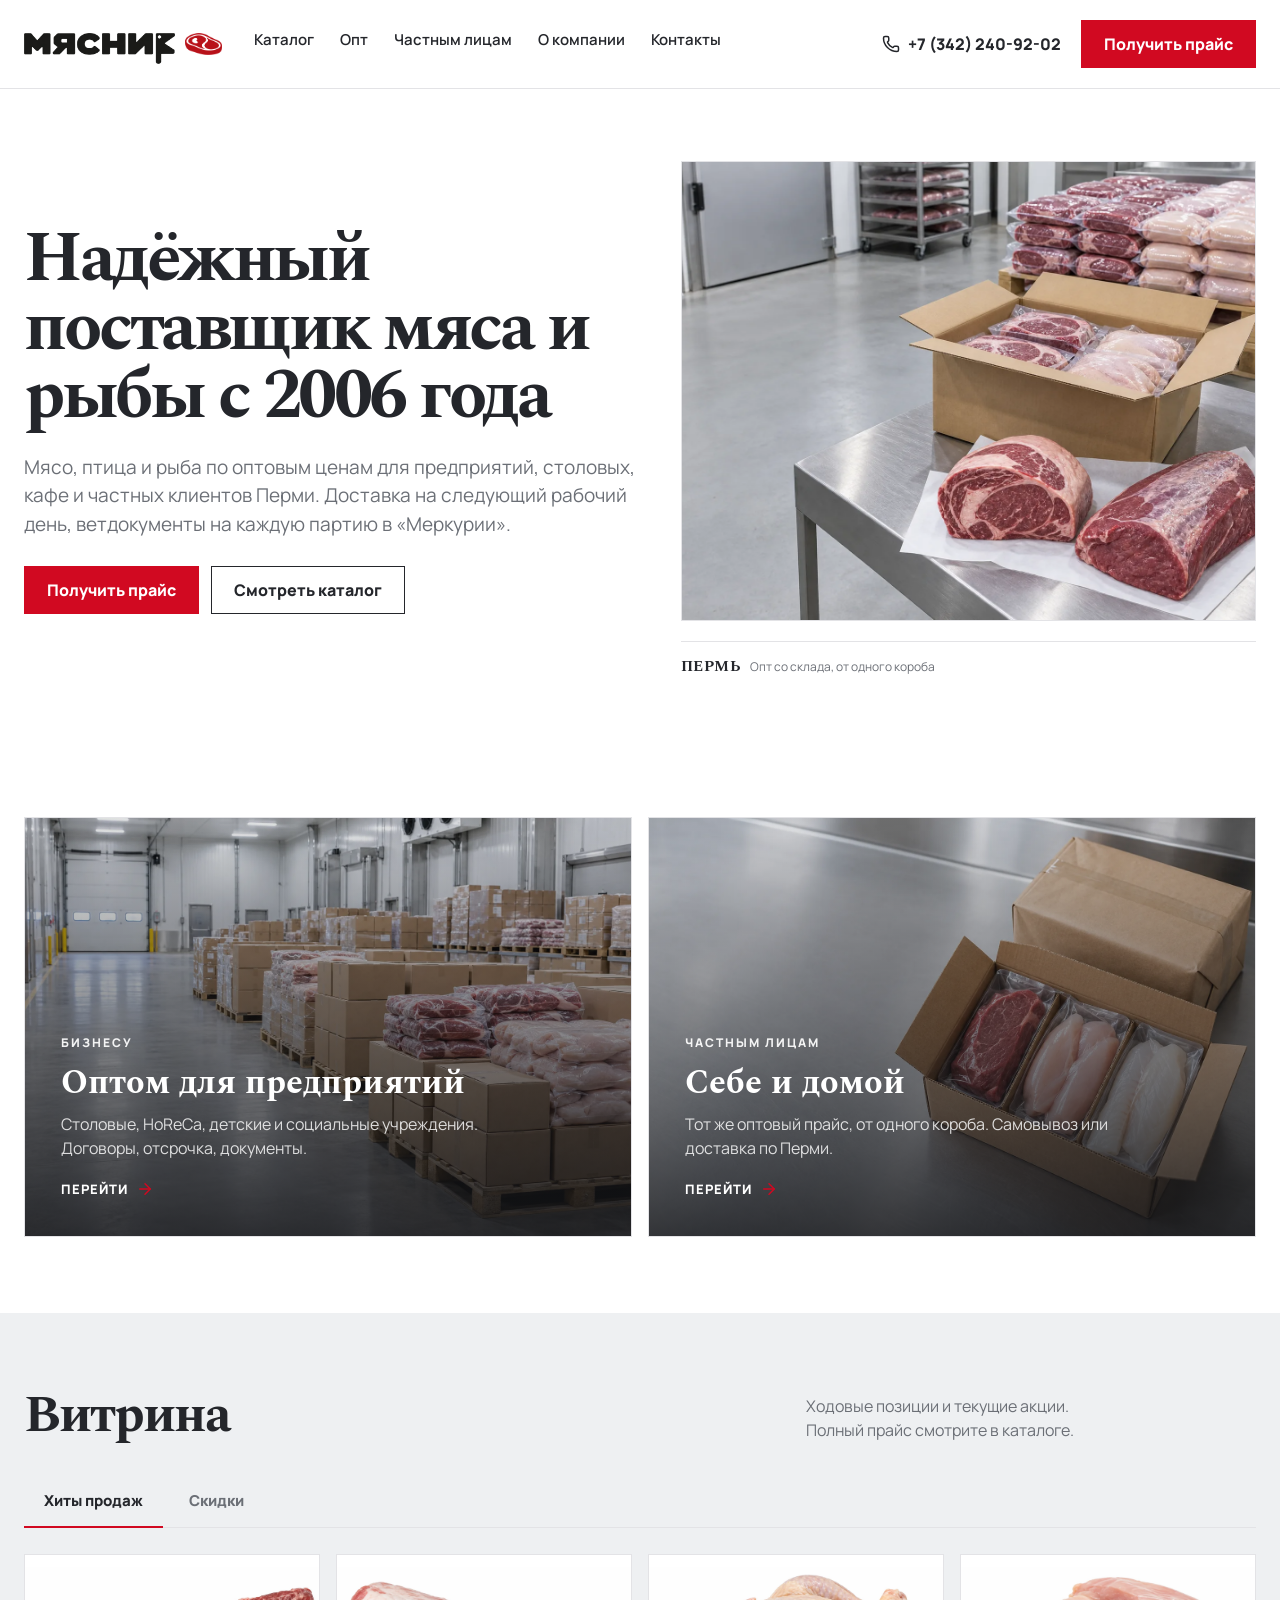
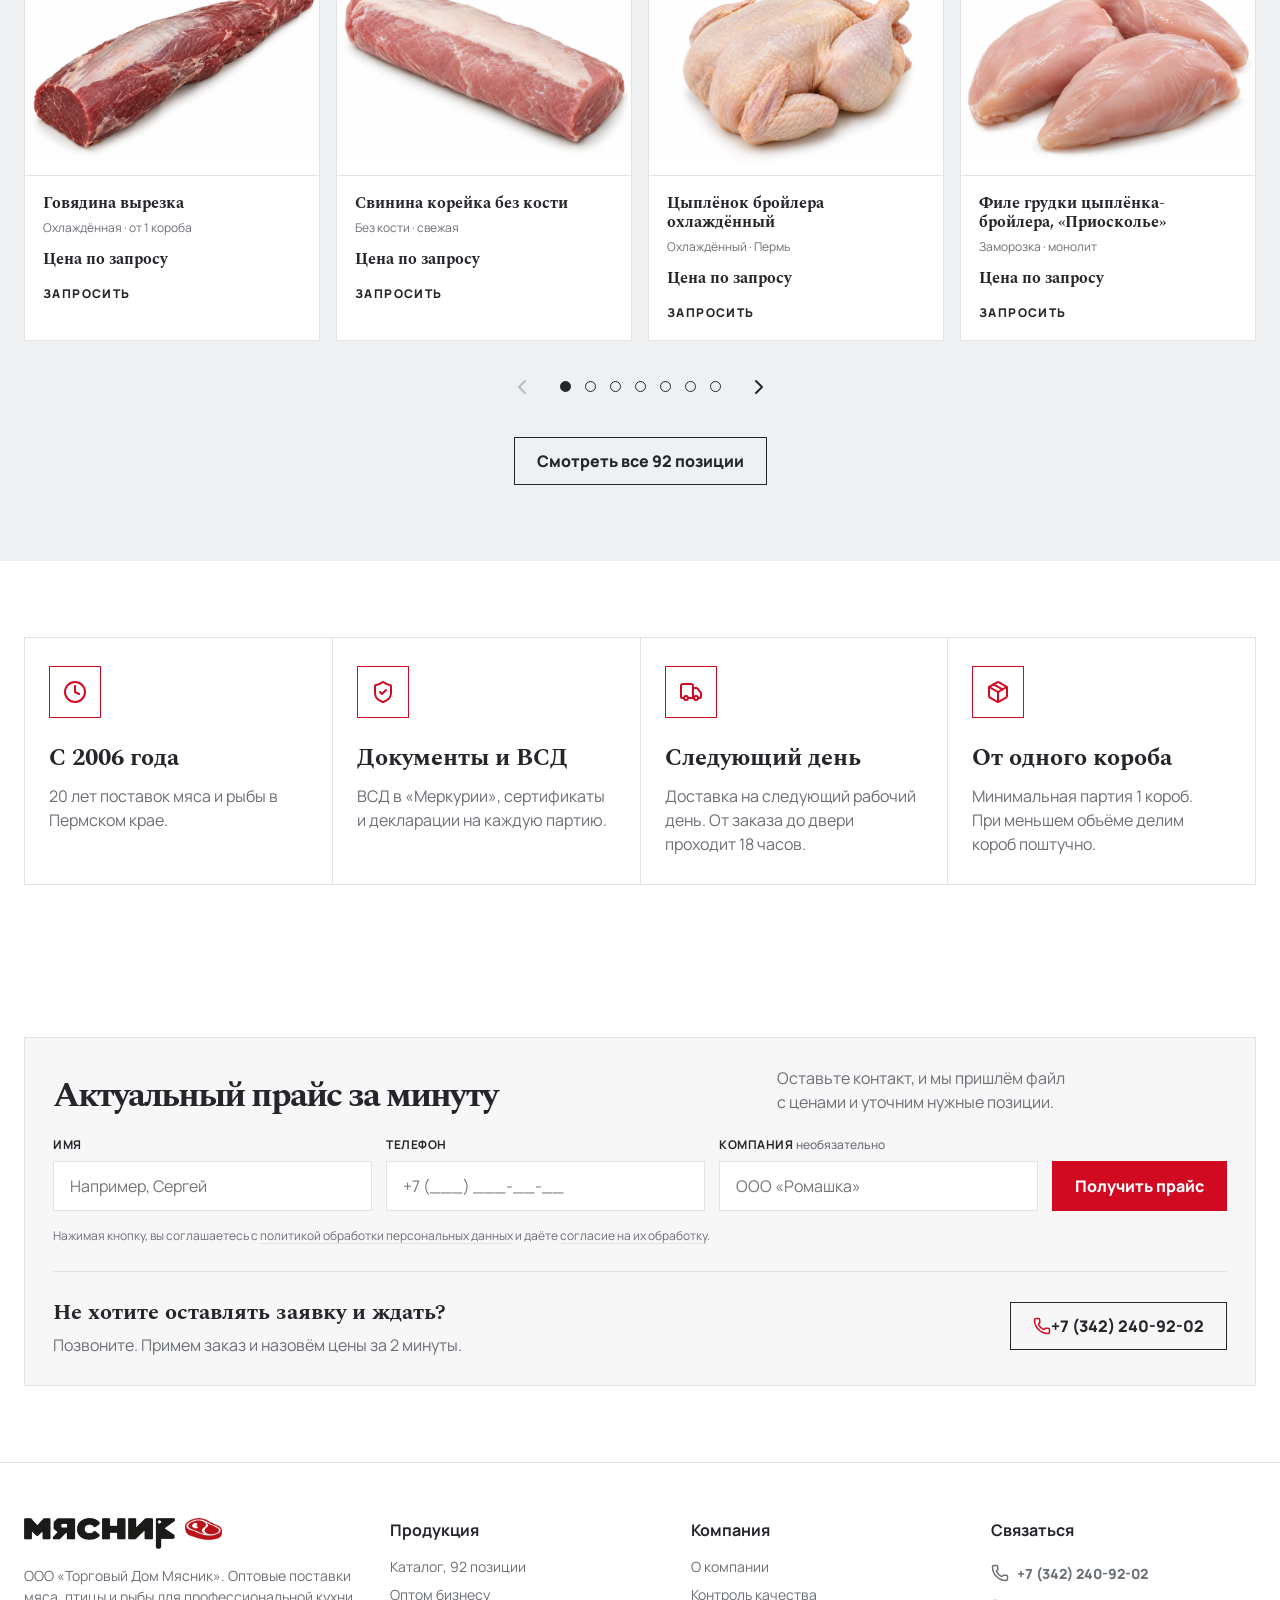
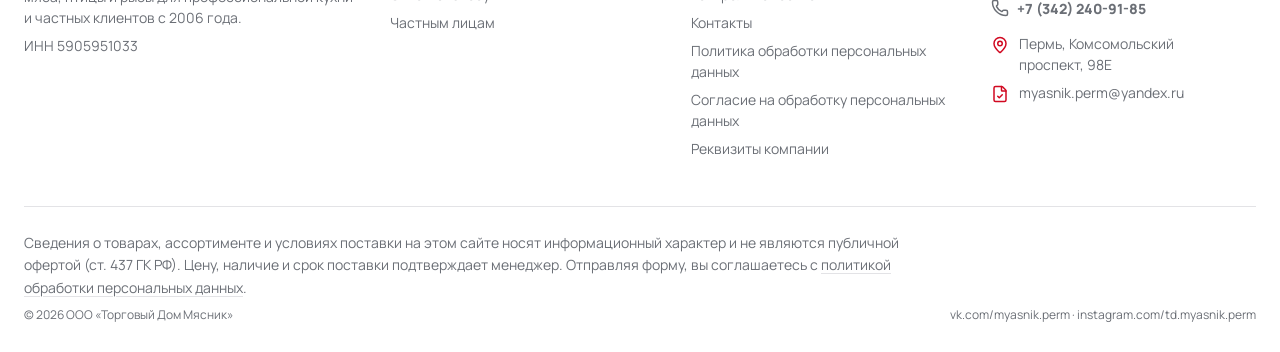
==== commit d1989d44: "Мясник: тексты без тире, иконка меню вместо символа, знак и буквы одного роста - из текстов убраны в" ====
--- a/index.html
+++ b/index.html
@@ -1,22 +1,22 @@
-<!doctype html><html lang="ru"><head><meta charset="utf-8"><meta name="viewport" content="width=device-width,initial-scale=1"><title>ТД «Мясник» — мясо, птица и рыба оптом и в розницу в Перми</title><meta name="description" content="ООО «Торговый Дом Мясник»: мясо, птица и рыба по оптовым ценам для предприятий и частных лиц Перми с 2006 года. Доставка на следующий день, от одного короба."><link rel="icon" type="image/png" sizes="any" href="assets/logo-icon.png?v=2"><link rel="apple-touch-icon" href="assets/logo-icon.png?v=2"><link rel="preconnect" href="https://fonts.googleapis.com"><link rel="preconnect" href="https://fonts.gstatic.com" crossorigin><link href="https://fonts.googleapis.com/css2?family=Manrope:wght@400;500;600;700;800&family=Spectral:wght@500;600;700&display=swap" rel="stylesheet"><link rel="stylesheet" href="site.css"></head><body>
-<header class="header"><div class="wrap header-in"><a class="logo" href="index.html"><img class="logo-mark" src="assets/logo-mark.webp" width="396" height="240" alt="" loading="eager"><span class="logo-w"><img src="assets/logo-word.webp" width="532" height="109" alt="Мясник"></span></a><nav class="nav"><a href="katalog.html">Каталог</a><a href="opt.html">Опт</a><a href="chastnym.html">Частным лицам</a><a href="o-kompanii.html">О компании</a><a href="kontakty.html">Контакты</a></nav><a class="phone" href="tel:+73422409202"><svg class="icon icon-sm" viewBox="0 0 24 24" fill="none" stroke="currentColor" stroke-width="2" stroke-linecap="round" stroke-linejoin="round"><path d="M13.832 16.568a1 1 0 0 0 1.213-.303l.355-.465A2 2 0 0 1 17 15h3a2 2 0 0 1 2 2v3a2 2 0 0 1-2 2A18 18 0 0 1 2 4a2 2 0 0 1 2-2h3a2 2 0 0 1 2 2v3a2 2 0 0 1-.8 1.6l-.468.351a1 1 0 0 0-.292 1.233 14 14 0 0 0 6.392 6.384"/></svg>+7 (342) 240-92-02</a><a class="button accent" href="kontakty.html#price">Получить прайс</a><button class="burger" aria-label="Меню">☰</button></div><nav class="wrap mobile-nav"><a href="katalog.html">Каталог</a><a href="opt.html">Опт</a><a href="chastnym.html">Частным лицам</a><a href="o-kompanii.html">О компании</a><a href="kontakty.html">Контакты</a><a href="kontakty.html#price">Получить прайс</a></nav></header>
+<!doctype html><html lang="ru"><head><meta charset="utf-8"><meta name="viewport" content="width=device-width,initial-scale=1"><title>Мясо, птица и рыба оптом и в розницу в Перми · ТД «Мясник»</title><meta name="description" content="ООО «Торговый Дом Мясник»: мясо, птица и рыба по оптовым ценам для предприятий и частных лиц Перми с 2006 года. Доставка на следующий день, от одного короба."><link rel="icon" href="favicon.ico" sizes="32x32"><link rel="icon" type="image/png" sizes="any" href="assets/logo-icon.png?v=3"><link rel="apple-touch-icon" href="assets/logo-icon.png?v=2"><link rel="preconnect" href="https://fonts.googleapis.com"><link rel="preconnect" href="https://fonts.gstatic.com" crossorigin><link href="https://fonts.googleapis.com/css2?family=Manrope:wght@400;500;600;700;800&family=Spectral:wght@500;600;700&display=swap" rel="stylesheet"><link rel="stylesheet" href="site.css"></head><body>
+<header class="header"><div class="wrap header-in"><a class="logo" href="index.html"><img class="logo-mark" src="assets/logo-mark.webp" width="396" height="240" alt="" loading="eager"><span class="logo-w"><img src="assets/logo-word.webp" width="532" height="109" alt="Мясник"></span></a><nav class="nav"><a href="katalog.html">Каталог</a><a href="opt.html">Опт</a><a href="chastnym.html">Частным лицам</a><a href="o-kompanii.html">О компании</a><a href="kontakty.html">Контакты</a></nav><a class="phone" href="tel:+73422409202"><svg class="icon icon-sm" viewBox="0 0 24 24" fill="none" stroke="currentColor" stroke-width="2" stroke-linecap="round" stroke-linejoin="round"><path d="M13.832 16.568a1 1 0 0 0 1.213-.303l.355-.465A2 2 0 0 1 17 15h3a2 2 0 0 1 2 2v3a2 2 0 0 1-2 2A18 18 0 0 1 2 4a2 2 0 0 1 2-2h3a2 2 0 0 1 2 2v3a2 2 0 0 1-.8 1.6l-.468.351a1 1 0 0 0-.292 1.233 14 14 0 0 0 6.392 6.384"/></svg>+7 (342) 240-92-02</a><a class="button accent" href="kontakty.html#price">Получить прайс</a><button class="burger" type="button" aria-label="Меню" aria-expanded="false"><svg class="icon" viewBox="0 0 24 24" fill="none" stroke="currentColor" stroke-width="2" stroke-linecap="round"><path d="M4 7h16"/><path d="M4 12h16"/><path d="M4 17h16"/></svg></button></div><nav class="wrap mobile-nav"><a href="katalog.html">Каталог</a><a href="opt.html">Опт</a><a href="chastnym.html">Частным лицам</a><a href="o-kompanii.html">О компании</a><a href="kontakty.html">Контакты</a><a href="kontakty.html#price">Получить прайс</a></nav></header>
 <main>
 <section class="hero"><div class="wrap hero-grid">
   <div>
     <h1>Надёжный поставщик мяса и рыбы с 2006 года</h1>
-    <p class="lead">Мясо, птица и рыба по оптовым ценам — предприятиям, столовым, кафе и частным клиентам Перми. Доставка на следующий рабочий день, ветдокументы на каждую партию в «Меркурии».</p>
+    <p class="lead">Мясо, птица и рыба по оптовым ценам для предприятий, столовых, кафе и частных клиентов Перми. Доставка на следующий рабочий день, ветдокументы на каждую партию в «Меркурии».</p>
     <div class="actions"><a class="button accent" href="kontakty.html#price">Получить прайс</a><a class="button ghost" href="katalog.html">Смотреть каталог</a></div>
   </div>
-  <div><div class="hero-shot"><img class="hero-photo" src="assets/hero-optom.webp" width="1536" height="1024" alt="Оптовая поставка мяса и птицы: короб с вакуумной упаковкой и отрубы на складе"></div><div class="shot-tag"><b>Пермь</b><span>Опт со склада — от одного короба</span></div></div>
+  <div><div class="hero-shot"><img class="hero-photo" src="assets/hero-optom.webp" width="1536" height="1024" alt="Оптовая поставка мяса и птицы: короб с вакуумной упаковкой и отрубы на складе"></div><div class="shot-tag"><b>Пермь</b><span>Опт со склада, от одного короба</span></div></div>
 </div></section>
 <section class="section"><div class="wrap">
   <div class="split">
     <a class="split-tile" href="opt.html"><img src="assets/opt-tile.webp" alt="Холодильный склад с паллетами продукции"><div class="st-in"><div class="st-kick">Бизнесу</div><h2>Оптом для предприятий</h2><p>Столовые, HoReCa, детские и социальные учреждения. Договоры, отсрочка, документы.</p><span class="st-link">Перейти <svg class="icon icon-sm" viewBox="0 0 24 24" fill="none" stroke="currentColor" stroke-width="2" stroke-linecap="round" stroke-linejoin="round"><path d="M5 12h14"/><path d="m12 5 7 7-7 7"/></svg></span></div></a>
-    <a class="split-tile" href="chastnym.html"><img src="assets/retail-tile.webp" alt="Короб со свежей продукцией для частного заказа"><div class="st-in"><div class="st-kick">Частным лицам</div><h2>Себе и домой</h2><p>Тот же оптовый прайс — от одного короба. Самовывоз или доставка по Перми.</p><span class="st-link">Перейти <svg class="icon icon-sm" viewBox="0 0 24 24" fill="none" stroke="currentColor" stroke-width="2" stroke-linecap="round" stroke-linejoin="round"><path d="M5 12h14"/><path d="m12 5 7 7-7 7"/></svg></span></div></a>
+    <a class="split-tile" href="chastnym.html"><img src="assets/retail-tile.webp" alt="Короб со свежей продукцией для частного заказа"><div class="st-in"><div class="st-kick">Частным лицам</div><h2>Себе и домой</h2><p>Тот же оптовый прайс, от одного короба. Самовывоз или доставка по Перми.</p><span class="st-link">Перейти <svg class="icon icon-sm" viewBox="0 0 24 24" fill="none" stroke="currentColor" stroke-width="2" stroke-linecap="round" stroke-linejoin="round"><path d="M5 12h14"/><path d="m12 5 7 7-7 7"/></svg></span></div></a>
   </div>
 </div></section>
 <section class="section sec-grey"><div class="wrap">
-  <div class="sec-head"><h2>Витрина</h2><p>Ходовые позиции и текущие акции. Полный прайс — в каталоге.</p></div>
+  <div class="sec-head"><h2>Витрина</h2><p>Ходовые позиции и текущие акции. Полный прайс смотрите в каталоге.</p></div>
   <div class="showcase">
     <div class="tabs" role="tablist">
       <button class="tab-btn active" data-tab="hits">Хиты продаж</button>
@@ -26,31 +26,31 @@
     <div class="track" data-panel="sales" hidden><article class="prod"><span class="pbadge">Акция</span><div class="ph"><img src="assets/catalog/15.webp" width="1536" height="1024" alt="Фарш «Говяжий», ТД «Горняк»" loading="lazy"></div><div class="p-pad"><h3>Фарш «Говяжий», ТД «Горняк»</h3><div class="meta">Короб 16 кг</div><div class="price">Цена по запросу</div><a class="link" href="kontakty.html#price">Запросить</a></div></article><article class="prod"><span class="pbadge">Акция</span><div class="ph"><img src="assets/catalog/5.webp" width="1536" height="1024" alt="Окорочка цыплёнка-бройлера, «Приосколье»" loading="lazy"></div><div class="p-pad"><h3>Окорочка цыплёнка-бройлера, «Приосколье»</h3><div class="meta">Монолит/подложка</div><div class="price">Цена по запросу</div><a class="link" href="kontakty.html#price">Запросить</a></div></article><article class="prod"><span class="pbadge">Акция</span><div class="ph"><img src="assets/catalog/28.webp" width="1536" height="1024" alt="Горбуша без головы" loading="lazy"></div><div class="p-pad"><h3>Горбуша без головы</h3><div class="meta">Свежемороженая</div><div class="price">Цена по запросу</div><a class="link" href="kontakty.html#price">Запросить</a></div></article><article class="prod"><span class="pbadge">Акция</span><div class="ph"><img src="assets/catalog/21.webp" width="1536" height="1024" alt="Свинина окорок без кости" loading="lazy"></div><div class="p-pad"><h3>Свинина окорок без кости</h3><div class="meta">Без кости</div><div class="price">Цена по запросу</div><a class="link" href="kontakty.html#price">Запросить</a></div></article><article class="prod"><span class="pbadge">Акция</span><div class="ph"><img src="assets/catalog/6.webp" width="1536" height="1024" alt="Крылья цыплёнка-бройлера" loading="lazy"></div><div class="p-pad"><h3>Крылья цыплёнка-бройлера</h3><div class="meta">Заморозка</div><div class="price">Цена по запросу</div><a class="link" href="kontakty.html#price">Запросить</a></div></article><article class="prod"><span class="pbadge">Акция</span><div class="ph"><img src="assets/catalog/32.webp" width="1536" height="1024" alt="Филе минтая на шкуре" loading="lazy"></div><div class="p-pad"><h3>Филе минтая на шкуре</h3><div class="meta">Пласты</div><div class="price">Цена по запросу</div><a class="link" href="kontakty.html#price">Запросить</a></div></article><article class="prod"><span class="pbadge">Акция</span><div class="ph"><img src="assets/catalog/35.webp" width="1536" height="1024" alt="Кальмар-тушка" loading="lazy"></div><div class="p-pad"><h3>Кальмар-тушка</h3><div class="meta">Очищенный</div><div class="price">Цена по запросу</div><a class="link" href="kontakty.html#price">Запросить</a></div></article></div>
     <div class="cctrl"><button class="cnav prev" aria-label="Назад"><svg class="icon" viewBox="0 0 24 24" fill="none" stroke="currentColor" stroke-width="2" stroke-linecap="round" stroke-linejoin="round"><path d="m15 18-6-6 6-6"/></svg></button><div class="dots" data-dots></div><button class="cnav next" aria-label="Вперёд"><svg class="icon" viewBox="0 0 24 24" fill="none" stroke="currentColor" stroke-width="2" stroke-linecap="round" stroke-linejoin="round"><path d="m9 18 6-6-6-6"/></svg></button></div>
   </div>
-  <div class="center"><a class="button ghost" href="katalog.html">Весь каталог — 92 позиции</a></div>
+  <div class="center"><a class="button ghost" href="katalog.html">Смотреть все 92 позиции</a></div>
 </div></section>
 <section class="section"><div class="wrap">
   <div class="grid4 grid-framed">
     <div class="segment"><span class="icon-badge"><svg class="icon" viewBox="0 0 24 24" fill="none" stroke="currentColor" stroke-width="2" stroke-linecap="round" stroke-linejoin="round"><circle cx="12" cy="12" r="10"/><path d="M12 6v6l4 2"/></svg></span><h3>С 2006 года</h3><p>20 лет поставок мяса и рыбы в Пермском крае.</p></div>
     <div class="segment"><span class="icon-badge"><svg class="icon" viewBox="0 0 24 24" fill="none" stroke="currentColor" stroke-width="2" stroke-linecap="round" stroke-linejoin="round"><path d="M20 13c0 5-3.5 7.5-7.66 8.95a1 1 0 0 1-.67-.01C7.5 20.5 4 18 4 13V6a1 1 0 0 1 1-1c2 0 4.5-1.2 6.24-2.72a1.17 1.17 0 0 1 1.52 0C14.51 3.81 17 5 19 5a1 1 0 0 1 1 1z"/><path d="m9 12 2 2 4-4"/></svg></span><h3>Документы и ВСД</h3><p>ВСД в «Меркурии», сертификаты и декларации на каждую партию.</p></div>
-    <div class="segment"><span class="icon-badge"><svg class="icon" viewBox="0 0 24 24" fill="none" stroke="currentColor" stroke-width="2" stroke-linecap="round" stroke-linejoin="round"><path d="M14 18V6a2 2 0 0 0-2-2H4a2 2 0 0 0-2 2v11a1 1 0 0 0 1 1h2"/><path d="M15 18H9"/><path d="M19 18h2a1 1 0 0 0 1-1v-3.65a1 1 0 0 0-.22-.624l-3.48-4.35A1 1 0 0 0 17.52 8H14"/><circle cx="17" cy="18" r="2"/><circle cx="7" cy="18" r="2"/></svg></span><h3>Следующий день</h3><p>Доставка на следующий рабочий день. От заказа до двери — 18 часов.</p></div>
-    <div class="segment"><span class="icon-badge"><svg class="icon" viewBox="0 0 24 24" fill="none" stroke="currentColor" stroke-width="2" stroke-linecap="round" stroke-linejoin="round"><path d="M11 21.73a2 2 0 0 0 2 0l7-4A2 2 0 0 0 21 16V8a2 2 0 0 0-1-1.73l-7-4a2 2 0 0 0-2 0l-7 4A2 2 0 0 0 3 8v8a2 2 0 0 0 1 1.73z"/><path d="M12 22V12"/><polyline points="3.29 7 12 12 20.71 7"/><path d="m7.5 4.27 9 5.15"/></svg></span><h3>От одного короба</h3><p>Минимальная партия — 1 короб. Делим короб поштучно при меньшем объёме.</p></div>
+    <div class="segment"><span class="icon-badge"><svg class="icon" viewBox="0 0 24 24" fill="none" stroke="currentColor" stroke-width="2" stroke-linecap="round" stroke-linejoin="round"><path d="M14 18V6a2 2 0 0 0-2-2H4a2 2 0 0 0-2 2v11a1 1 0 0 0 1 1h2"/><path d="M15 18H9"/><path d="M19 18h2a1 1 0 0 0 1-1v-3.65a1 1 0 0 0-.22-.624l-3.48-4.35A1 1 0 0 0 17.52 8H14"/><circle cx="17" cy="18" r="2"/><circle cx="7" cy="18" r="2"/></svg></span><h3>Следующий день</h3><p>Доставка на следующий рабочий день. От заказа до двери проходит 18 часов.</p></div>
+    <div class="segment"><span class="icon-badge"><svg class="icon" viewBox="0 0 24 24" fill="none" stroke="currentColor" stroke-width="2" stroke-linecap="round" stroke-linejoin="round"><path d="M11 21.73a2 2 0 0 0 2 0l7-4A2 2 0 0 0 21 16V8a2 2 0 0 0-1-1.73l-7-4a2 2 0 0 0-2 0l-7 4A2 2 0 0 0 3 8v8a2 2 0 0 0 1 1.73z"/><path d="M12 22V12"/><polyline points="3.29 7 12 12 20.71 7"/><path d="m7.5 4.27 9 5.15"/></svg></span><h3>От одного короба</h3><p>Минимальная партия 1 короб. При меньшем объёме делим короб поштучно.</p></div>
   </div>
 </div></section>
 <section class="section white" id="price"><div class="wrap"><div class="filter">
-  <div class="sec-head"><h2>Актуальный прайс за минуту</h2><p>Оставьте контакт — пришлём файл с ценами и уточним интересующие позиции.</p></div>
+  <div class="sec-head"><h2>Актуальный прайс за минуту</h2><p>Оставьте контакт, и мы пришлём файл с ценами и уточним нужные позиции.</p></div>
   <form class="lead-form" data-demo>
     <label class="fld"><span class="fld-l">Имя</span><input class="field" name="name" placeholder="Например, Сергей" required></label>
     <label class="fld"><span class="fld-l">Телефон</span><input class="field" name="phone" type="tel" inputmode="tel" placeholder="+7 (___) ___-__-__" data-phone required></label>
     <label class="fld"><span class="fld-l">Компания <em>необязательно</em></span><input class="field" name="company" placeholder="ООО «Ромашка»"></label>
     <button class="button accent">Получить прайс</button><p class="form-consent">Нажимая кнопку, вы соглашаетесь с <a href="privacy.html">политикой обработки персональных данных</a> и даёте <a href="privacy.html#soglasie">согласие на их обработку</a>.</p>
   </form>
-  <div class="call-cta"><div><h3>Не хотите оставлять заявку и ждать?</h3><p>Позвоните — примем заказ и назовём цены за 2 минуты.</p></div><a class="button ghost" href="tel:+73422409202"><svg class="icon icon-sm" viewBox="0 0 24 24" fill="none" stroke="currentColor" stroke-width="2" stroke-linecap="round" stroke-linejoin="round"><path d="M13.832 16.568a1 1 0 0 0 1.213-.303l.355-.465A2 2 0 0 1 17 15h3a2 2 0 0 1 2 2v3a2 2 0 0 1-2 2A18 18 0 0 1 2 4a2 2 0 0 1 2-2h3a2 2 0 0 1 2 2v3a2 2 0 0 1-.8 1.6l-.468.351a1 1 0 0 0-.292 1.233 14 14 0 0 0 6.392 6.384"/></svg>+7 (342) 240-92-02</a></div>
+  <div class="call-cta"><div><h3>Не хотите оставлять заявку и ждать?</h3><p>Позвоните. Примем заказ и назовём цены за 2 минуты.</p></div><a class="button ghost" href="tel:+73422409202"><svg class="icon icon-sm" viewBox="0 0 24 24" fill="none" stroke="currentColor" stroke-width="2" stroke-linecap="round" stroke-linejoin="round"><path d="M13.832 16.568a1 1 0 0 0 1.213-.303l.355-.465A2 2 0 0 1 17 15h3a2 2 0 0 1 2 2v3a2 2 0 0 1-2 2A18 18 0 0 1 2 4a2 2 0 0 1 2-2h3a2 2 0 0 1 2 2v3a2 2 0 0 1-.8 1.6l-.468.351a1 1 0 0 0-.292 1.233 14 14 0 0 0 6.392 6.384"/></svg>+7 (342) 240-92-02</a></div>
 </div></div></section>
 </main>
 <footer class="footer"><div class="wrap">
   <div class="foot-grid">
     <div><div class="logo"><img class="logo-mark" src="assets/logo-mark.webp" width="396" height="240" alt="" loading="eager"><span class="logo-w"><img src="assets/logo-word.webp" width="532" height="109" alt="Мясник"></span></div><p>ООО «Торговый Дом Мясник». Оптовые поставки мяса, птицы и рыбы для профессиональной кухни и частных клиентов с 2006 года.</p><p>ИНН 5905951033</p></div>
-    <div><h4>Продукция</h4><a href="katalog.html">Каталог — 92 позиции</a><a href="opt.html">Оптом бизнесу</a><a href="chastnym.html">Частным лицам</a></div>
+    <div><h4>Продукция</h4><a href="katalog.html">Каталог, 92 позиции</a><a href="opt.html">Оптом бизнесу</a><a href="chastnym.html">Частным лицам</a></div>
     <div><h4>Компания</h4><a href="o-kompanii.html">О компании</a><a href="o-kompanii.html#quality">Контроль качества</a><a href="kontakty.html">Контакты</a><a href="privacy.html">Политика обработки персональных данных</a><a href="privacy.html#soglasie">Согласие на обработку персональных данных</a><a href="kontakty.html#rekvizity">Реквизиты компании</a></div>
     <div><h4>Связаться</h4><a class="phone" href="tel:+73422409202"><svg class="icon icon-sm" viewBox="0 0 24 24" fill="none" stroke="currentColor" stroke-width="2" stroke-linecap="round" stroke-linejoin="round"><path d="M13.832 16.568a1 1 0 0 0 1.213-.303l.355-.465A2 2 0 0 1 17 15h3a2 2 0 0 1 2 2v3a2 2 0 0 1-2 2A18 18 0 0 1 2 4a2 2 0 0 1 2-2h3a2 2 0 0 1 2 2v3a2 2 0 0 1-.8 1.6l-.468.351a1 1 0 0 0-.292 1.233 14 14 0 0 0 6.392 6.384"/></svg>+7 (342) 240-92-02</a><a class="phone" href="tel:+73422409185"><svg class="icon icon-sm" viewBox="0 0 24 24" fill="none" stroke="currentColor" stroke-width="2" stroke-linecap="round" stroke-linejoin="round"><path d="M13.832 16.568a1 1 0 0 0 1.213-.303l.355-.465A2 2 0 0 1 17 15h3a2 2 0 0 1 2 2v3a2 2 0 0 1-2 2A18 18 0 0 1 2 4a2 2 0 0 1 2-2h3a2 2 0 0 1 2 2v3a2 2 0 0 1-.8 1.6l-.468.351a1 1 0 0 0-.292 1.233 14 14 0 0 0 6.392 6.384"/></svg>+7 (342) 240-91-85</a><p class="icon-line"><svg class="icon icon-sm" viewBox="0 0 24 24" fill="none" stroke="currentColor" stroke-width="2" stroke-linecap="round" stroke-linejoin="round"><path d="M20 10c0 4.993-5.539 10.193-7.399 11.799a1 1 0 0 1-1.202 0C9.539 20.193 4 14.993 4 10a8 8 0 0 1 16 0"/><circle cx="12" cy="10" r="3"/></svg><span>Пермь, Комсомольский проспект, 98Е</span></p><p class="icon-line"><svg class="icon icon-sm" viewBox="0 0 24 24" fill="none" stroke="currentColor" stroke-width="2" stroke-linecap="round" stroke-linejoin="round"><path d="M6 22a2 2 0 0 1-2-2V4a2 2 0 0 1 2-2h8a2.4 2.4 0 0 1 1.704.706l3.588 3.588A2.4 2.4 0 0 1 20 8v12a2 2 0 0 1-2 2z"/><path d="M14 2v5a1 1 0 0 0 1 1h5"/><path d="m9 15 2 2 4-4"/></svg><span>myasnik.perm@yandex.ru</span></p></div>
   </div>
--- a/site.css
+++ b/site.css
@@ -42,8 +42,12 @@
 }
 
 *{box-sizing:border-box}
-html{scroll-behavior:smooth}
-html,body{overflow-x:hidden}
+/* scroll-padding — чтобы якорные ссылки не заезжали под липкую шапку. */
+html{scroll-behavior:smooth;scroll-padding-top:100px}
+/* Именно clip, а не hidden: hidden делает html/body контейнером прокрутки,
+   и position:sticky у шапки перестаёт держаться за экран. clip режет
+   горизонтальный вылет так же, но контейнер прокрутки не создаёт. */
+html,body{overflow-x:clip}
 body{margin:0;background:var(--bg);color:var(--ink);font-family:var(--sans);font-size:16px;line-height:1.5}
 a{color:inherit;text-decoration:none}
 button,input,select,textarea{font:inherit}
@@ -77,10 +81,15 @@
    надпись уезжает ниже строки меню на высоту знака. Зеркальный отступ
    снизу (знак + отбивка) возвращает надпись на общую линию с меню,
    телефоном и кнопкой, а знак остаётся значком над строкой. */
-.logo{display:flex;flex-direction:column;align-items:center;gap:4px;padding-bottom:20px;color:var(--ink)}
-.logo-mark{height:16px;width:auto;display:block;flex:none}
+/* Важное про пропорции: в картинке надписи буквы занимают только верхние
+   70% высоты — ниже уходит рукоять тесака в букве «К». Поэтому высота
+   картинки задаётся с запасом (31px), чтобы САМИ БУКВЫ были 22px, вровень
+   со знаком. Выравнивание по верху ставит знак на оптическую середину
+   букв, а зеркальный отступ сверху — всю связку на линию меню. */
+.logo{display:flex;align-items:flex-start;gap:10px;padding-top:9px;color:var(--ink)}
+.logo-mark{height:22px;width:auto;display:block;flex:none;order:2}
 .logo-w{display:block}
-.logo-w img{height:26px;width:auto;display:block}
+.logo-w img{height:31px;width:auto;display:block}
 /* Шапка читается как два блока: слева знак и меню при нём, справа —
    контактный блок из телефона и кнопки. Меню стоит сразу за логотипом
    (40px), внутри меню 26px, внутри контактов 20px, а весь свободный
@@ -92,7 +101,10 @@
 .header-in .button{margin-left:20px}
 .phone{display:inline-flex;align-items:center;gap:8px;font-weight:800;white-space:nowrap}
 .phone .icon-sm{color:inherit}
-.burger{display:none;margin-left:auto;border:0;background:none;font-size:28px}
+/* Бургер рисуем иконкой, а не символом ☰: на iOS он подхватывается как
+   эмодзи — синий и со своей метрикой, из-за чего съезжает с линии. */
+.burger{display:none;align-items:center;justify-content:center;width:44px;height:44px;margin-left:auto;margin-right:-10px;padding:0;border:0;background:none;color:var(--ink);cursor:pointer}
+.burger .icon{width:26px;height:26px}
 .mobile-nav{display:none}
 
 /* ---- Герой --------------------------------------------------------------- */
@@ -215,7 +227,7 @@
 
 /* ---- Футер ------------------------------------------------------------------ */
 .footer{background:#fff;color:var(--ink);padding:55px 0 28px;border-top:1px solid var(--line)}
-.footer .logo{color:var(--ink);align-items:flex-start;padding-bottom:0;margin-bottom:16px}
+.footer .logo{color:var(--ink);padding-top:0;margin-bottom:16px}
 .footer .logo small{color:var(--muted)}
 .footer .phone{display:inline-flex;margin:7px 0}
 .foot-grid{display:grid;grid-template-columns:1.25fr repeat(3,1fr);gap:35px}
@@ -323,9 +335,10 @@
    более широкий брейкпоинт, не завязанный на брейкпоинт сетки ниже. */
 @media(max-width:1180px){
   .nav,.header .phone,.header .button{display:none}
-  .burger{display:block}
+  .burger{display:flex}
   .mobile-nav.open{display:grid;padding:15px 0 25px;gap:14px}
 }
+
 @media(max-width:900px){
   .fb-row{flex-direction:column;gap:8px}
   .c-row{grid-template-columns:1fr;gap:6px;padding:14px 0}
@@ -490,3 +503,21 @@
   .cat-grid.few .prod .ph{flex:none;aspect-ratio:4/3;min-height:0;border-bottom:1px solid var(--line);border-right:0}
   .cat-bar{flex-direction:column;align-items:flex-start;gap:14px}
 }
+
+@media(max-width:900px){
+  /* Пальцем попасть: на телефоне зона нажатия у ссылок, стрелок и точек
+     карусели должна быть заметно больше самой надписи. Растим отбивкой,
+     а не размером текста — рисунок страницы не меняется. */
+  .mobile-nav a{padding:9px 0}
+  .footer a{margin:0;padding:8px 0}
+  .footer .phone{margin:2px 0}
+  .prod .link{padding:10px 0}
+  .cctrl{gap:16px}
+  .cctrl .cnav{padding:11px}
+  .dot{position:relative}
+  .dot::after{content:"";position:absolute;inset:-16px}
+  /* Кнопки действия на узком экране — во всю ширину, в столбик. */
+  .actions .button,.hero .actions .button,.page-hero .actions .button{width:100%}
+}
+
+@media(max-width:900px){html{scroll-padding-top:84px}}
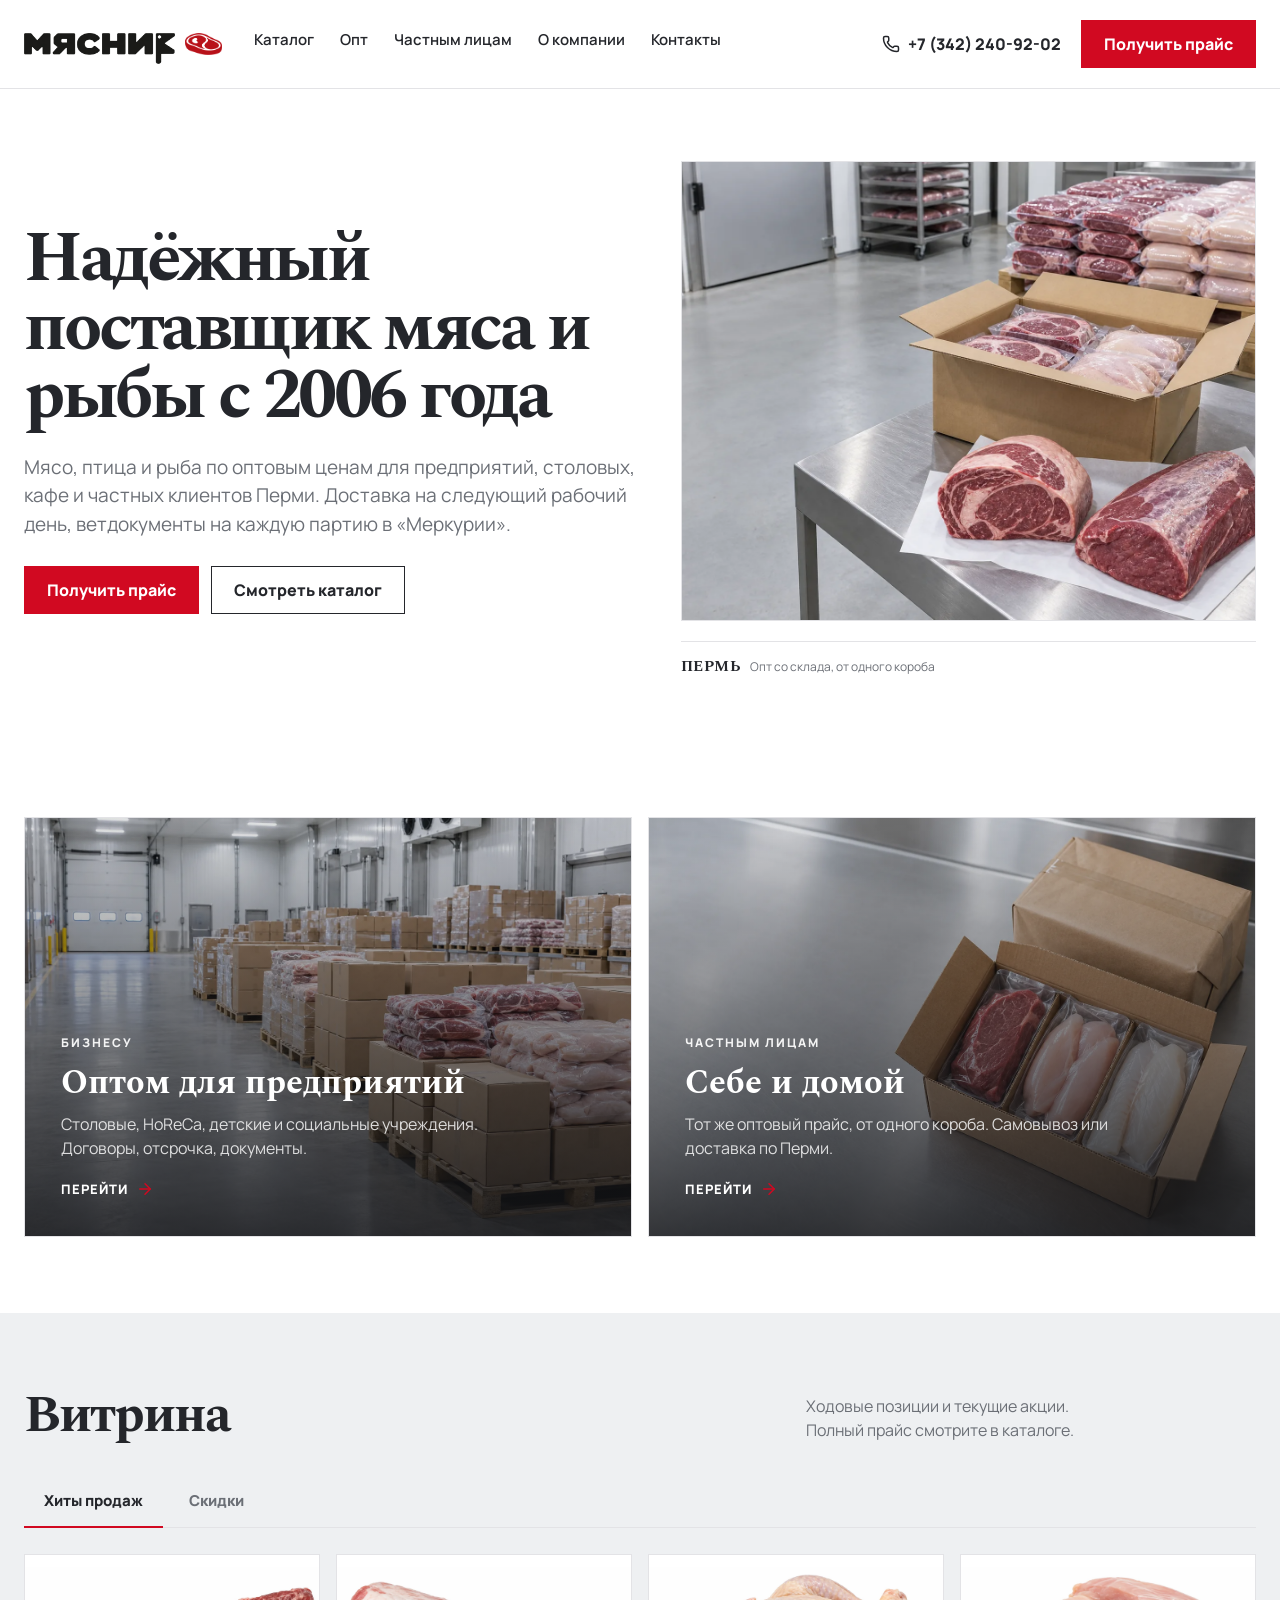
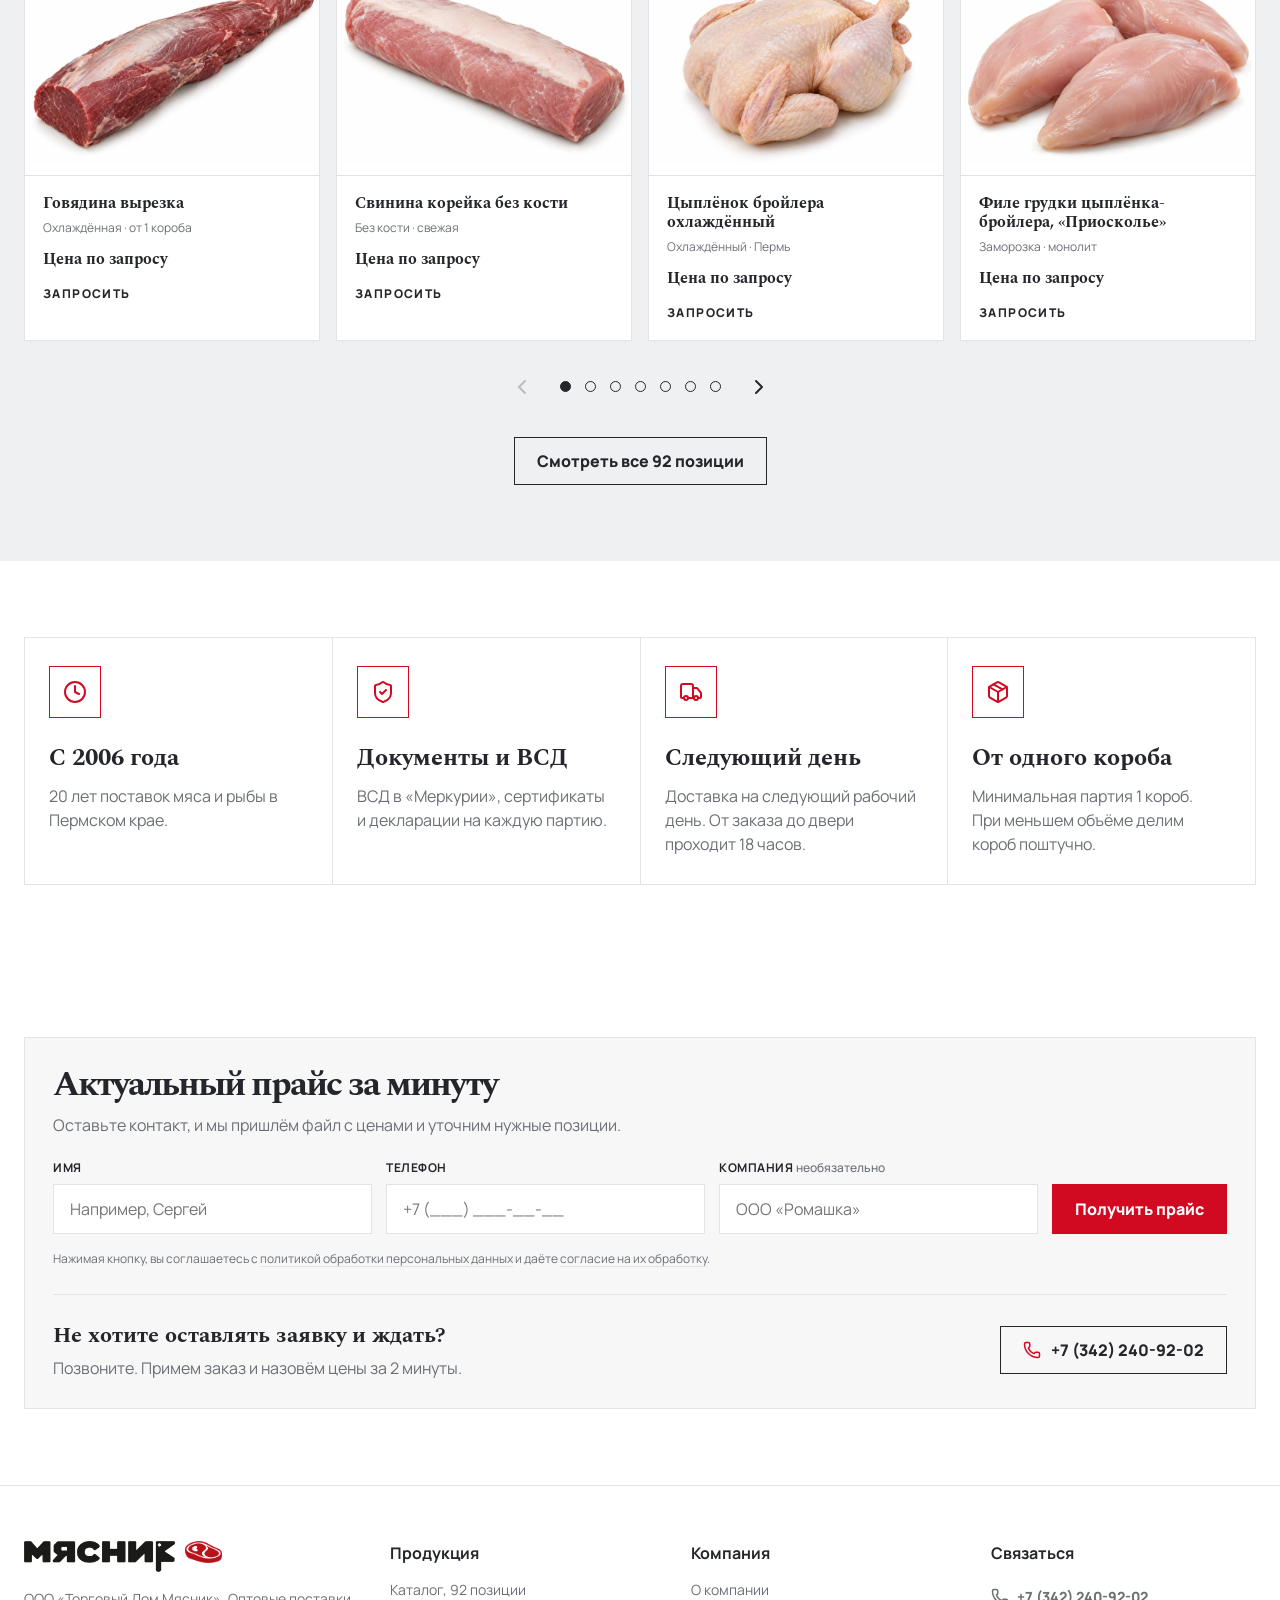
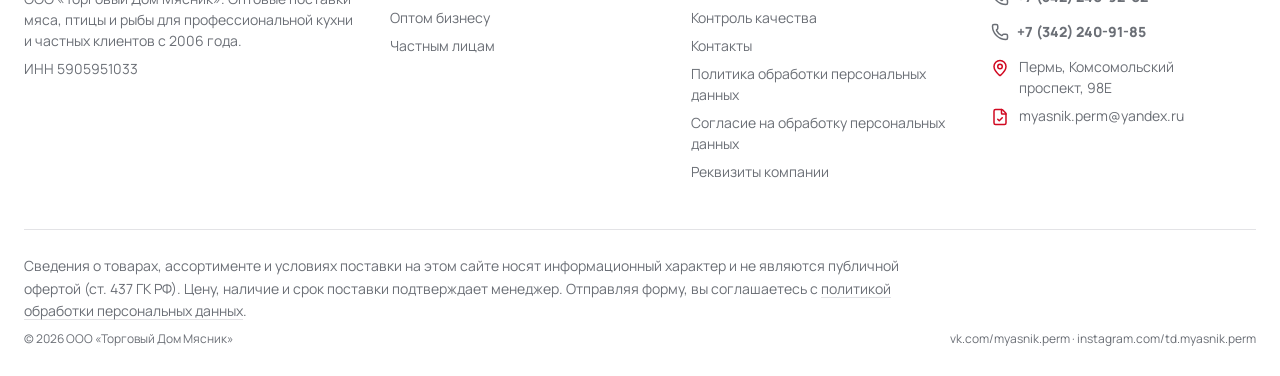
==== commit 473df3c0: "Мясник: неразрывные пробелы в числах, чистка тире в мета-описаниях «от 3 500 ₽» рвалось по строкам т" ====
--- a/index.html
+++ b/index.html
@@ -1,9 +1,9 @@
-<!doctype html><html lang="ru"><head><meta charset="utf-8"><meta name="viewport" content="width=device-width,initial-scale=1"><title>Мясо, птица и рыба оптом и в розницу в Перми · ТД «Мясник»</title><meta name="description" content="ООО «Торговый Дом Мясник»: мясо, птица и рыба по оптовым ценам для предприятий и частных лиц Перми с 2006 года. Доставка на следующий день, от одного короба."><link rel="icon" href="favicon.ico" sizes="32x32"><link rel="icon" type="image/png" sizes="any" href="assets/logo-icon.png?v=3"><link rel="apple-touch-icon" href="assets/logo-icon.png?v=2"><link rel="preconnect" href="https://fonts.googleapis.com"><link rel="preconnect" href="https://fonts.gstatic.com" crossorigin><link href="https://fonts.googleapis.com/css2?family=Manrope:wght@400;500;600;700;800&family=Spectral:wght@500;600;700&display=swap" rel="stylesheet"><link rel="stylesheet" href="site.css"></head><body>
+<!doctype html><html lang="ru"><head><meta charset="utf-8"><meta name="viewport" content="width=device-width,initial-scale=1"><title>Мясо, птица и рыба оптом и в розницу в Перми · ТД «Мясник»</title><meta name="description" content="ООО «Торговый Дом Мясник»: мясо, птица и рыба по оптовым ценам для предприятий и частных лиц Перми с 2006 года. Доставка на следующий день, от одного короба."><link rel="icon" href="favicon.ico?v=3" sizes="any"><link rel="apple-touch-icon" href="assets/logo-icon.png?v=3"><link rel="preconnect" href="https://fonts.googleapis.com"><link rel="preconnect" href="https://fonts.gstatic.com" crossorigin><link href="https://fonts.googleapis.com/css2?family=Manrope:wght@400;500;600;700;800&family=Spectral:wght@500;600;700&display=swap" rel="stylesheet"><link rel="stylesheet" href="site.css"></head><body>
 <header class="header"><div class="wrap header-in"><a class="logo" href="index.html"><img class="logo-mark" src="assets/logo-mark.webp" width="396" height="240" alt="" loading="eager"><span class="logo-w"><img src="assets/logo-word.webp" width="532" height="109" alt="Мясник"></span></a><nav class="nav"><a href="katalog.html">Каталог</a><a href="opt.html">Опт</a><a href="chastnym.html">Частным лицам</a><a href="o-kompanii.html">О компании</a><a href="kontakty.html">Контакты</a></nav><a class="phone" href="tel:+73422409202"><svg class="icon icon-sm" viewBox="0 0 24 24" fill="none" stroke="currentColor" stroke-width="2" stroke-linecap="round" stroke-linejoin="round"><path d="M13.832 16.568a1 1 0 0 0 1.213-.303l.355-.465A2 2 0 0 1 17 15h3a2 2 0 0 1 2 2v3a2 2 0 0 1-2 2A18 18 0 0 1 2 4a2 2 0 0 1 2-2h3a2 2 0 0 1 2 2v3a2 2 0 0 1-.8 1.6l-.468.351a1 1 0 0 0-.292 1.233 14 14 0 0 0 6.392 6.384"/></svg>+7 (342) 240-92-02</a><a class="button accent" href="kontakty.html#price">Получить прайс</a><button class="burger" type="button" aria-label="Меню" aria-expanded="false"><svg class="icon" viewBox="0 0 24 24" fill="none" stroke="currentColor" stroke-width="2" stroke-linecap="round"><path d="M4 7h16"/><path d="M4 12h16"/><path d="M4 17h16"/></svg></button></div><nav class="wrap mobile-nav"><a href="katalog.html">Каталог</a><a href="opt.html">Опт</a><a href="chastnym.html">Частным лицам</a><a href="o-kompanii.html">О компании</a><a href="kontakty.html">Контакты</a><a href="kontakty.html#price">Получить прайс</a></nav></header>
 <main>
 <section class="hero"><div class="wrap hero-grid">
   <div>
-    <h1>Надёжный поставщик мяса и рыбы с 2006 года</h1>
+    <h1>Надёжный поставщик мяса и рыбы с 2006 года</h1>
     <p class="lead">Мясо, птица и рыба по оптовым ценам для предприятий, столовых, кафе и частных клиентов Перми. Доставка на следующий рабочий день, ветдокументы на каждую партию в «Меркурии».</p>
     <div class="actions"><a class="button accent" href="kontakty.html#price">Получить прайс</a><a class="button ghost" href="katalog.html">Смотреть каталог</a></div>
   </div>
@@ -22,17 +22,17 @@
       <button class="tab-btn active" data-tab="hits">Хиты продаж</button>
       <button class="tab-btn" data-tab="sales">Скидки</button>
     </div>
-    <div class="track" data-panel="hits"><article class="prod"><div class="ph"><img src="assets/catalog/13.webp" width="1536" height="1024" alt="Говядина вырезка" loading="lazy"></div><div class="p-pad"><h3>Говядина вырезка</h3><div class="meta">Охлаждённая · от 1 короба</div><div class="price">Цена по запросу</div><a class="link" href="kontakty.html#price">Запросить</a></div></article><article class="prod"><div class="ph"><img src="assets/catalog/22.webp" width="1536" height="1024" alt="Свинина корейка без кости" loading="lazy"></div><div class="p-pad"><h3>Свинина корейка без кости</h3><div class="meta">Без кости · свежая</div><div class="price">Цена по запросу</div><a class="link" href="kontakty.html#price">Запросить</a></div></article><article class="prod"><div class="ph"><img src="assets/catalog/1.webp" width="1536" height="1024" alt="Цыплёнок бройлера охлаждённый" loading="lazy"></div><div class="p-pad"><h3>Цыплёнок бройлера охлаждённый</h3><div class="meta">Охлаждённый · Пермь</div><div class="price">Цена по запросу</div><a class="link" href="kontakty.html#price">Запросить</a></div></article><article class="prod"><div class="ph"><img src="assets/catalog/2.webp" width="1536" height="1024" alt="Филе грудки цыплёнка-бройлера, «Приосколье»" loading="lazy"></div><div class="p-pad"><h3>Филе грудки цыплёнка-бройлера, «Приосколье»</h3><div class="meta">Заморозка · монолит</div><div class="price">Цена по запросу</div><a class="link" href="kontakty.html#price">Запросить</a></div></article><article class="prod"><div class="ph"><img src="assets/catalog/30.webp" width="1536" height="1024" alt="Сёмга (лосось) свежемороженая" loading="lazy"></div><div class="p-pad"><h3>Сёмга (лосось) свежемороженая</h3><div class="meta">Стейк · свежемороженая</div><div class="price">Цена по запросу</div><a class="link" href="kontakty.html#price">Запросить</a></div></article><article class="prod"><span class="pbadge">Хит</span><div class="ph"><img src="assets/catalog/20.webp" width="1536" height="1024" alt="Свинина шея без кости" loading="lazy"></div><div class="p-pad"><h3>Свинина шея без кости</h3><div class="meta">Без кости</div><div class="price">Цена по запросу</div><a class="link" href="kontakty.html#price">Запросить</a></div></article><article class="prod"><span class="pbadge">Хит</span><div class="ph"><img src="assets/catalog/14.webp" width="1536" height="1024" alt="Говядина задняя четвертина" loading="lazy"></div><div class="p-pad"><h3>Говядина задняя четвертина</h3><div class="meta">«МК Казанский»</div><div class="price">Цена по запросу</div><a class="link" href="kontakty.html#price">Запросить</a></div></article></div>
-    <div class="track" data-panel="sales" hidden><article class="prod"><span class="pbadge">Акция</span><div class="ph"><img src="assets/catalog/15.webp" width="1536" height="1024" alt="Фарш «Говяжий», ТД «Горняк»" loading="lazy"></div><div class="p-pad"><h3>Фарш «Говяжий», ТД «Горняк»</h3><div class="meta">Короб 16 кг</div><div class="price">Цена по запросу</div><a class="link" href="kontakty.html#price">Запросить</a></div></article><article class="prod"><span class="pbadge">Акция</span><div class="ph"><img src="assets/catalog/5.webp" width="1536" height="1024" alt="Окорочка цыплёнка-бройлера, «Приосколье»" loading="lazy"></div><div class="p-pad"><h3>Окорочка цыплёнка-бройлера, «Приосколье»</h3><div class="meta">Монолит/подложка</div><div class="price">Цена по запросу</div><a class="link" href="kontakty.html#price">Запросить</a></div></article><article class="prod"><span class="pbadge">Акция</span><div class="ph"><img src="assets/catalog/28.webp" width="1536" height="1024" alt="Горбуша без головы" loading="lazy"></div><div class="p-pad"><h3>Горбуша без головы</h3><div class="meta">Свежемороженая</div><div class="price">Цена по запросу</div><a class="link" href="kontakty.html#price">Запросить</a></div></article><article class="prod"><span class="pbadge">Акция</span><div class="ph"><img src="assets/catalog/21.webp" width="1536" height="1024" alt="Свинина окорок без кости" loading="lazy"></div><div class="p-pad"><h3>Свинина окорок без кости</h3><div class="meta">Без кости</div><div class="price">Цена по запросу</div><a class="link" href="kontakty.html#price">Запросить</a></div></article><article class="prod"><span class="pbadge">Акция</span><div class="ph"><img src="assets/catalog/6.webp" width="1536" height="1024" alt="Крылья цыплёнка-бройлера" loading="lazy"></div><div class="p-pad"><h3>Крылья цыплёнка-бройлера</h3><div class="meta">Заморозка</div><div class="price">Цена по запросу</div><a class="link" href="kontakty.html#price">Запросить</a></div></article><article class="prod"><span class="pbadge">Акция</span><div class="ph"><img src="assets/catalog/32.webp" width="1536" height="1024" alt="Филе минтая на шкуре" loading="lazy"></div><div class="p-pad"><h3>Филе минтая на шкуре</h3><div class="meta">Пласты</div><div class="price">Цена по запросу</div><a class="link" href="kontakty.html#price">Запросить</a></div></article><article class="prod"><span class="pbadge">Акция</span><div class="ph"><img src="assets/catalog/35.webp" width="1536" height="1024" alt="Кальмар-тушка" loading="lazy"></div><div class="p-pad"><h3>Кальмар-тушка</h3><div class="meta">Очищенный</div><div class="price">Цена по запросу</div><a class="link" href="kontakty.html#price">Запросить</a></div></article></div>
+    <div class="track" data-panel="hits"><article class="prod"><div class="ph"><img src="assets/catalog/13.webp" width="1536" height="1024" alt="Говядина вырезка" loading="lazy"></div><div class="p-pad"><h3>Говядина вырезка</h3><div class="meta">Охлаждённая · от 1 короба</div><div class="price">Цена по запросу</div><a class="link" href="kontakty.html#price">Запросить</a></div></article><article class="prod"><div class="ph"><img src="assets/catalog/22.webp" width="1536" height="1024" alt="Свинина корейка без кости" loading="lazy"></div><div class="p-pad"><h3>Свинина корейка без кости</h3><div class="meta">Без кости · свежая</div><div class="price">Цена по запросу</div><a class="link" href="kontakty.html#price">Запросить</a></div></article><article class="prod"><div class="ph"><img src="assets/catalog/1.webp" width="1536" height="1024" alt="Цыплёнок бройлера охлаждённый" loading="lazy"></div><div class="p-pad"><h3>Цыплёнок бройлера охлаждённый</h3><div class="meta">Охлаждённый · Пермь</div><div class="price">Цена по запросу</div><a class="link" href="kontakty.html#price">Запросить</a></div></article><article class="prod"><div class="ph"><img src="assets/catalog/2.webp" width="1536" height="1024" alt="Филе грудки цыплёнка-бройлера, «Приосколье»" loading="lazy"></div><div class="p-pad"><h3>Филе грудки цыплёнка-бройлера, «Приосколье»</h3><div class="meta">Заморозка · монолит</div><div class="price">Цена по запросу</div><a class="link" href="kontakty.html#price">Запросить</a></div></article><article class="prod"><div class="ph"><img src="assets/catalog/30.webp" width="1536" height="1024" alt="Сёмга (лосось) свежемороженая" loading="lazy"></div><div class="p-pad"><h3>Сёмга (лосось) свежемороженая</h3><div class="meta">Стейк · свежемороженая</div><div class="price">Цена по запросу</div><a class="link" href="kontakty.html#price">Запросить</a></div></article><article class="prod"><span class="pbadge">Хит</span><div class="ph"><img src="assets/catalog/20.webp" width="1536" height="1024" alt="Свинина шея без кости" loading="lazy"></div><div class="p-pad"><h3>Свинина шея без кости</h3><div class="meta">Без кости</div><div class="price">Цена по запросу</div><a class="link" href="kontakty.html#price">Запросить</a></div></article><article class="prod"><span class="pbadge">Хит</span><div class="ph"><img src="assets/catalog/14.webp" width="1536" height="1024" alt="Говядина задняя четвертина" loading="lazy"></div><div class="p-pad"><h3>Говядина задняя четвертина</h3><div class="meta">«МК Казанский»</div><div class="price">Цена по запросу</div><a class="link" href="kontakty.html#price">Запросить</a></div></article></div>
+    <div class="track" data-panel="sales" hidden><article class="prod"><span class="pbadge">Акция</span><div class="ph"><img src="assets/catalog/15.webp" width="1536" height="1024" alt="Фарш «Говяжий», ТД «Горняк»" loading="lazy"></div><div class="p-pad"><h3>Фарш «Говяжий», ТД «Горняк»</h3><div class="meta">Короб 16 кг</div><div class="price">Цена по запросу</div><a class="link" href="kontakty.html#price">Запросить</a></div></article><article class="prod"><span class="pbadge">Акция</span><div class="ph"><img src="assets/catalog/5.webp" width="1536" height="1024" alt="Окорочка цыплёнка-бройлера, «Приосколье»" loading="lazy"></div><div class="p-pad"><h3>Окорочка цыплёнка-бройлера, «Приосколье»</h3><div class="meta">Монолит/подложка</div><div class="price">Цена по запросу</div><a class="link" href="kontakty.html#price">Запросить</a></div></article><article class="prod"><span class="pbadge">Акция</span><div class="ph"><img src="assets/catalog/28.webp" width="1536" height="1024" alt="Горбуша без головы" loading="lazy"></div><div class="p-pad"><h3>Горбуша без головы</h3><div class="meta">Свежемороженая</div><div class="price">Цена по запросу</div><a class="link" href="kontakty.html#price">Запросить</a></div></article><article class="prod"><span class="pbadge">Акция</span><div class="ph"><img src="assets/catalog/21.webp" width="1536" height="1024" alt="Свинина окорок без кости" loading="lazy"></div><div class="p-pad"><h3>Свинина окорок без кости</h3><div class="meta">Без кости</div><div class="price">Цена по запросу</div><a class="link" href="kontakty.html#price">Запросить</a></div></article><article class="prod"><span class="pbadge">Акция</span><div class="ph"><img src="assets/catalog/6.webp" width="1536" height="1024" alt="Крылья цыплёнка-бройлера" loading="lazy"></div><div class="p-pad"><h3>Крылья цыплёнка-бройлера</h3><div class="meta">Заморозка</div><div class="price">Цена по запросу</div><a class="link" href="kontakty.html#price">Запросить</a></div></article><article class="prod"><span class="pbadge">Акция</span><div class="ph"><img src="assets/catalog/32.webp" width="1536" height="1024" alt="Филе минтая на шкуре" loading="lazy"></div><div class="p-pad"><h3>Филе минтая на шкуре</h3><div class="meta">Пласты</div><div class="price">Цена по запросу</div><a class="link" href="kontakty.html#price">Запросить</a></div></article><article class="prod"><span class="pbadge">Акция</span><div class="ph"><img src="assets/catalog/35.webp" width="1536" height="1024" alt="Кальмар-тушка" loading="lazy"></div><div class="p-pad"><h3>Кальмар-тушка</h3><div class="meta">Очищенный</div><div class="price">Цена по запросу</div><a class="link" href="kontakty.html#price">Запросить</a></div></article></div>
     <div class="cctrl"><button class="cnav prev" aria-label="Назад"><svg class="icon" viewBox="0 0 24 24" fill="none" stroke="currentColor" stroke-width="2" stroke-linecap="round" stroke-linejoin="round"><path d="m15 18-6-6 6-6"/></svg></button><div class="dots" data-dots></div><button class="cnav next" aria-label="Вперёд"><svg class="icon" viewBox="0 0 24 24" fill="none" stroke="currentColor" stroke-width="2" stroke-linecap="round" stroke-linejoin="round"><path d="m9 18 6-6-6-6"/></svg></button></div>
   </div>
-  <div class="center"><a class="button ghost" href="katalog.html">Смотреть все 92 позиции</a></div>
+  <div class="center"><a class="button ghost" href="katalog.html">Смотреть все 92 позиции</a></div>
 </div></section>
 <section class="section"><div class="wrap">
   <div class="grid4 grid-framed">
-    <div class="segment"><span class="icon-badge"><svg class="icon" viewBox="0 0 24 24" fill="none" stroke="currentColor" stroke-width="2" stroke-linecap="round" stroke-linejoin="round"><circle cx="12" cy="12" r="10"/><path d="M12 6v6l4 2"/></svg></span><h3>С 2006 года</h3><p>20 лет поставок мяса и рыбы в Пермском крае.</p></div>
+    <div class="segment"><span class="icon-badge"><svg class="icon" viewBox="0 0 24 24" fill="none" stroke="currentColor" stroke-width="2" stroke-linecap="round" stroke-linejoin="round"><circle cx="12" cy="12" r="10"/><path d="M12 6v6l4 2"/></svg></span><h3>С 2006 года</h3><p>20 лет поставок мяса и рыбы в Пермском крае.</p></div>
     <div class="segment"><span class="icon-badge"><svg class="icon" viewBox="0 0 24 24" fill="none" stroke="currentColor" stroke-width="2" stroke-linecap="round" stroke-linejoin="round"><path d="M20 13c0 5-3.5 7.5-7.66 8.95a1 1 0 0 1-.67-.01C7.5 20.5 4 18 4 13V6a1 1 0 0 1 1-1c2 0 4.5-1.2 6.24-2.72a1.17 1.17 0 0 1 1.52 0C14.51 3.81 17 5 19 5a1 1 0 0 1 1 1z"/><path d="m9 12 2 2 4-4"/></svg></span><h3>Документы и ВСД</h3><p>ВСД в «Меркурии», сертификаты и декларации на каждую партию.</p></div>
-    <div class="segment"><span class="icon-badge"><svg class="icon" viewBox="0 0 24 24" fill="none" stroke="currentColor" stroke-width="2" stroke-linecap="round" stroke-linejoin="round"><path d="M14 18V6a2 2 0 0 0-2-2H4a2 2 0 0 0-2 2v11a1 1 0 0 0 1 1h2"/><path d="M15 18H9"/><path d="M19 18h2a1 1 0 0 0 1-1v-3.65a1 1 0 0 0-.22-.624l-3.48-4.35A1 1 0 0 0 17.52 8H14"/><circle cx="17" cy="18" r="2"/><circle cx="7" cy="18" r="2"/></svg></span><h3>Следующий день</h3><p>Доставка на следующий рабочий день. От заказа до двери проходит 18 часов.</p></div>
+    <div class="segment"><span class="icon-badge"><svg class="icon" viewBox="0 0 24 24" fill="none" stroke="currentColor" stroke-width="2" stroke-linecap="round" stroke-linejoin="round"><path d="M14 18V6a2 2 0 0 0-2-2H4a2 2 0 0 0-2 2v11a1 1 0 0 0 1 1h2"/><path d="M15 18H9"/><path d="M19 18h2a1 1 0 0 0 1-1v-3.65a1 1 0 0 0-.22-.624l-3.48-4.35A1 1 0 0 0 17.52 8H14"/><circle cx="17" cy="18" r="2"/><circle cx="7" cy="18" r="2"/></svg></span><h3>Следующий день</h3><p>Доставка на следующий рабочий день. От заказа до двери проходит 18 часов.</p></div>
     <div class="segment"><span class="icon-badge"><svg class="icon" viewBox="0 0 24 24" fill="none" stroke="currentColor" stroke-width="2" stroke-linecap="round" stroke-linejoin="round"><path d="M11 21.73a2 2 0 0 0 2 0l7-4A2 2 0 0 0 21 16V8a2 2 0 0 0-1-1.73l-7-4a2 2 0 0 0-2 0l-7 4A2 2 0 0 0 3 8v8a2 2 0 0 0 1 1.73z"/><path d="M12 22V12"/><polyline points="3.29 7 12 12 20.71 7"/><path d="m7.5 4.27 9 5.15"/></svg></span><h3>От одного короба</h3><p>Минимальная партия 1 короб. При меньшем объёме делим короб поштучно.</p></div>
   </div>
 </div></section>
@@ -44,13 +44,13 @@
     <label class="fld"><span class="fld-l">Компания <em>необязательно</em></span><input class="field" name="company" placeholder="ООО «Ромашка»"></label>
     <button class="button accent">Получить прайс</button><p class="form-consent">Нажимая кнопку, вы соглашаетесь с <a href="privacy.html">политикой обработки персональных данных</a> и даёте <a href="privacy.html#soglasie">согласие на их обработку</a>.</p>
   </form>
-  <div class="call-cta"><div><h3>Не хотите оставлять заявку и ждать?</h3><p>Позвоните. Примем заказ и назовём цены за 2 минуты.</p></div><a class="button ghost" href="tel:+73422409202"><svg class="icon icon-sm" viewBox="0 0 24 24" fill="none" stroke="currentColor" stroke-width="2" stroke-linecap="round" stroke-linejoin="round"><path d="M13.832 16.568a1 1 0 0 0 1.213-.303l.355-.465A2 2 0 0 1 17 15h3a2 2 0 0 1 2 2v3a2 2 0 0 1-2 2A18 18 0 0 1 2 4a2 2 0 0 1 2-2h3a2 2 0 0 1 2 2v3a2 2 0 0 1-.8 1.6l-.468.351a1 1 0 0 0-.292 1.233 14 14 0 0 0 6.392 6.384"/></svg>+7 (342) 240-92-02</a></div>
+  <div class="call-cta"><div><h3>Не хотите оставлять заявку и ждать?</h3><p>Позвоните. Примем заказ и назовём цены за 2 минуты.</p></div><a class="button ghost" href="tel:+73422409202"><svg class="icon icon-sm" viewBox="0 0 24 24" fill="none" stroke="currentColor" stroke-width="2" stroke-linecap="round" stroke-linejoin="round"><path d="M13.832 16.568a1 1 0 0 0 1.213-.303l.355-.465A2 2 0 0 1 17 15h3a2 2 0 0 1 2 2v3a2 2 0 0 1-2 2A18 18 0 0 1 2 4a2 2 0 0 1 2-2h3a2 2 0 0 1 2 2v3a2 2 0 0 1-.8 1.6l-.468.351a1 1 0 0 0-.292 1.233 14 14 0 0 0 6.392 6.384"/></svg>+7 (342) 240-92-02</a></div>
 </div></div></section>
 </main>
 <footer class="footer"><div class="wrap">
   <div class="foot-grid">
-    <div><div class="logo"><img class="logo-mark" src="assets/logo-mark.webp" width="396" height="240" alt="" loading="eager"><span class="logo-w"><img src="assets/logo-word.webp" width="532" height="109" alt="Мясник"></span></div><p>ООО «Торговый Дом Мясник». Оптовые поставки мяса, птицы и рыбы для профессиональной кухни и частных клиентов с 2006 года.</p><p>ИНН 5905951033</p></div>
-    <div><h4>Продукция</h4><a href="katalog.html">Каталог, 92 позиции</a><a href="opt.html">Оптом бизнесу</a><a href="chastnym.html">Частным лицам</a></div>
+    <div><div class="logo"><img class="logo-mark" src="assets/logo-mark.webp" width="396" height="240" alt="" loading="eager"><span class="logo-w"><img src="assets/logo-word.webp" width="532" height="109" alt="Мясник"></span></div><p>ООО «Торговый Дом Мясник». Оптовые поставки мяса, птицы и рыбы для профессиональной кухни и частных клиентов с 2006 года.</p><p>ИНН 5905951033</p></div>
+    <div><h4>Продукция</h4><a href="katalog.html">Каталог, 92 позиции</a><a href="opt.html">Оптом бизнесу</a><a href="chastnym.html">Частным лицам</a></div>
     <div><h4>Компания</h4><a href="o-kompanii.html">О компании</a><a href="o-kompanii.html#quality">Контроль качества</a><a href="kontakty.html">Контакты</a><a href="privacy.html">Политика обработки персональных данных</a><a href="privacy.html#soglasie">Согласие на обработку персональных данных</a><a href="kontakty.html#rekvizity">Реквизиты компании</a></div>
     <div><h4>Связаться</h4><a class="phone" href="tel:+73422409202"><svg class="icon icon-sm" viewBox="0 0 24 24" fill="none" stroke="currentColor" stroke-width="2" stroke-linecap="round" stroke-linejoin="round"><path d="M13.832 16.568a1 1 0 0 0 1.213-.303l.355-.465A2 2 0 0 1 17 15h3a2 2 0 0 1 2 2v3a2 2 0 0 1-2 2A18 18 0 0 1 2 4a2 2 0 0 1 2-2h3a2 2 0 0 1 2 2v3a2 2 0 0 1-.8 1.6l-.468.351a1 1 0 0 0-.292 1.233 14 14 0 0 0 6.392 6.384"/></svg>+7 (342) 240-92-02</a><a class="phone" href="tel:+73422409185"><svg class="icon icon-sm" viewBox="0 0 24 24" fill="none" stroke="currentColor" stroke-width="2" stroke-linecap="round" stroke-linejoin="round"><path d="M13.832 16.568a1 1 0 0 0 1.213-.303l.355-.465A2 2 0 0 1 17 15h3a2 2 0 0 1 2 2v3a2 2 0 0 1-2 2A18 18 0 0 1 2 4a2 2 0 0 1 2-2h3a2 2 0 0 1 2 2v3a2 2 0 0 1-.8 1.6l-.468.351a1 1 0 0 0-.292 1.233 14 14 0 0 0 6.392 6.384"/></svg>+7 (342) 240-91-85</a><p class="icon-line"><svg class="icon icon-sm" viewBox="0 0 24 24" fill="none" stroke="currentColor" stroke-width="2" stroke-linecap="round" stroke-linejoin="round"><path d="M20 10c0 4.993-5.539 10.193-7.399 11.799a1 1 0 0 1-1.202 0C9.539 20.193 4 14.993 4 10a8 8 0 0 1 16 0"/><circle cx="12" cy="10" r="3"/></svg><span>Пермь, Комсомольский проспект, 98Е</span></p><p class="icon-line"><svg class="icon icon-sm" viewBox="0 0 24 24" fill="none" stroke="currentColor" stroke-width="2" stroke-linecap="round" stroke-linejoin="round"><path d="M6 22a2 2 0 0 1-2-2V4a2 2 0 0 1 2-2h8a2.4 2.4 0 0 1 1.704.706l3.588 3.588A2.4 2.4 0 0 1 20 8v12a2 2 0 0 1-2 2z"/><path d="M14 2v5a1 1 0 0 0 1 1h5"/><path d="m9 15 2 2 4-4"/></svg><span>myasnik.perm@yandex.ru</span></p></div>
   </div>
--- a/site.css
+++ b/site.css
@@ -60,7 +60,8 @@
 p,.lead{text-wrap:pretty}
 
 /* ---- Кнопки ------------------------------------------------------------ */
-.button{display:inline-flex;align-items:center;justify-content:center;min-height:48px;padding:0 22px;border:1px solid var(--ink);border-radius:var(--radius-sm);font-weight:800;background:var(--ink);color:#fff;cursor:pointer}
+/* gap — чтобы иконка внутри кнопки не прилипала к тексту. */
+.button{display:inline-flex;align-items:center;justify-content:center;gap:10px;min-height:48px;padding:0 22px;border:1px solid var(--ink);border-radius:var(--radius-sm);font-weight:800;background:var(--ink);color:#fff;cursor:pointer}
 .button.accent{background:var(--brand);color:#fff;border-color:var(--brand)}
 .button.ghost{background:transparent;color:var(--ink);border-color:var(--ink)}
 .button.invert{background:#fff;color:var(--ink);border-color:#fff}
@@ -179,8 +180,11 @@
 
 /* ---- Форма запроса прайса ---------------------------------------------- */
 .filter{border:1px solid var(--line);padding:28px;background:#f7f7f8}
-.filter .sec-head{margin-bottom:22px}
-.filter .sec-head h2{font-size:35px}
+/* В форме заголовок и пояснение идут в столбик: разнесённые по краям,
+   они висели на разной высоте и не читались как одна шапка блока. */
+.filter .sec-head{display:block;margin-bottom:22px}
+.filter .sec-head h2{font-size:35px;line-height:1.1}
+.filter .sec-head p{max-width:640px;margin-top:9px}
 .filter-row{display:grid;grid-template-columns:repeat(3,1fr) auto;gap:10px}
 .field{height:50px;border:1px solid var(--line);background:#fff;padding:0 16px;min-width:0;border-radius:var(--radius-sm)}
 
@@ -428,7 +432,9 @@
 
 /* Реквизиты, story */
 .req{margin-top:24px;padding:18px 20px;border:1px solid var(--line);font-size:13px;color:var(--muted)}
-.story-row{display:grid;grid-template-columns:1fr 1fr;gap:48px;align-items:center;padding:52px 0;border-top:1px solid var(--line)}
+/* Текст истории выравнивается по верху кадра, а не по его середине:
+   при центровании дата и заголовок повисали посреди фотографии. */
+.story-row{display:grid;grid-template-columns:1fr 1fr;gap:48px;align-items:start;padding:52px 0;border-top:1px solid var(--line)}
 .story-row:first-child{border-top:0}
 .story-text h2{font-size:38px;line-height:1.05;letter-spacing:-1.5px;margin:0 0 16px}
 .story-text p{color:var(--muted);margin:0;font-size:17px}
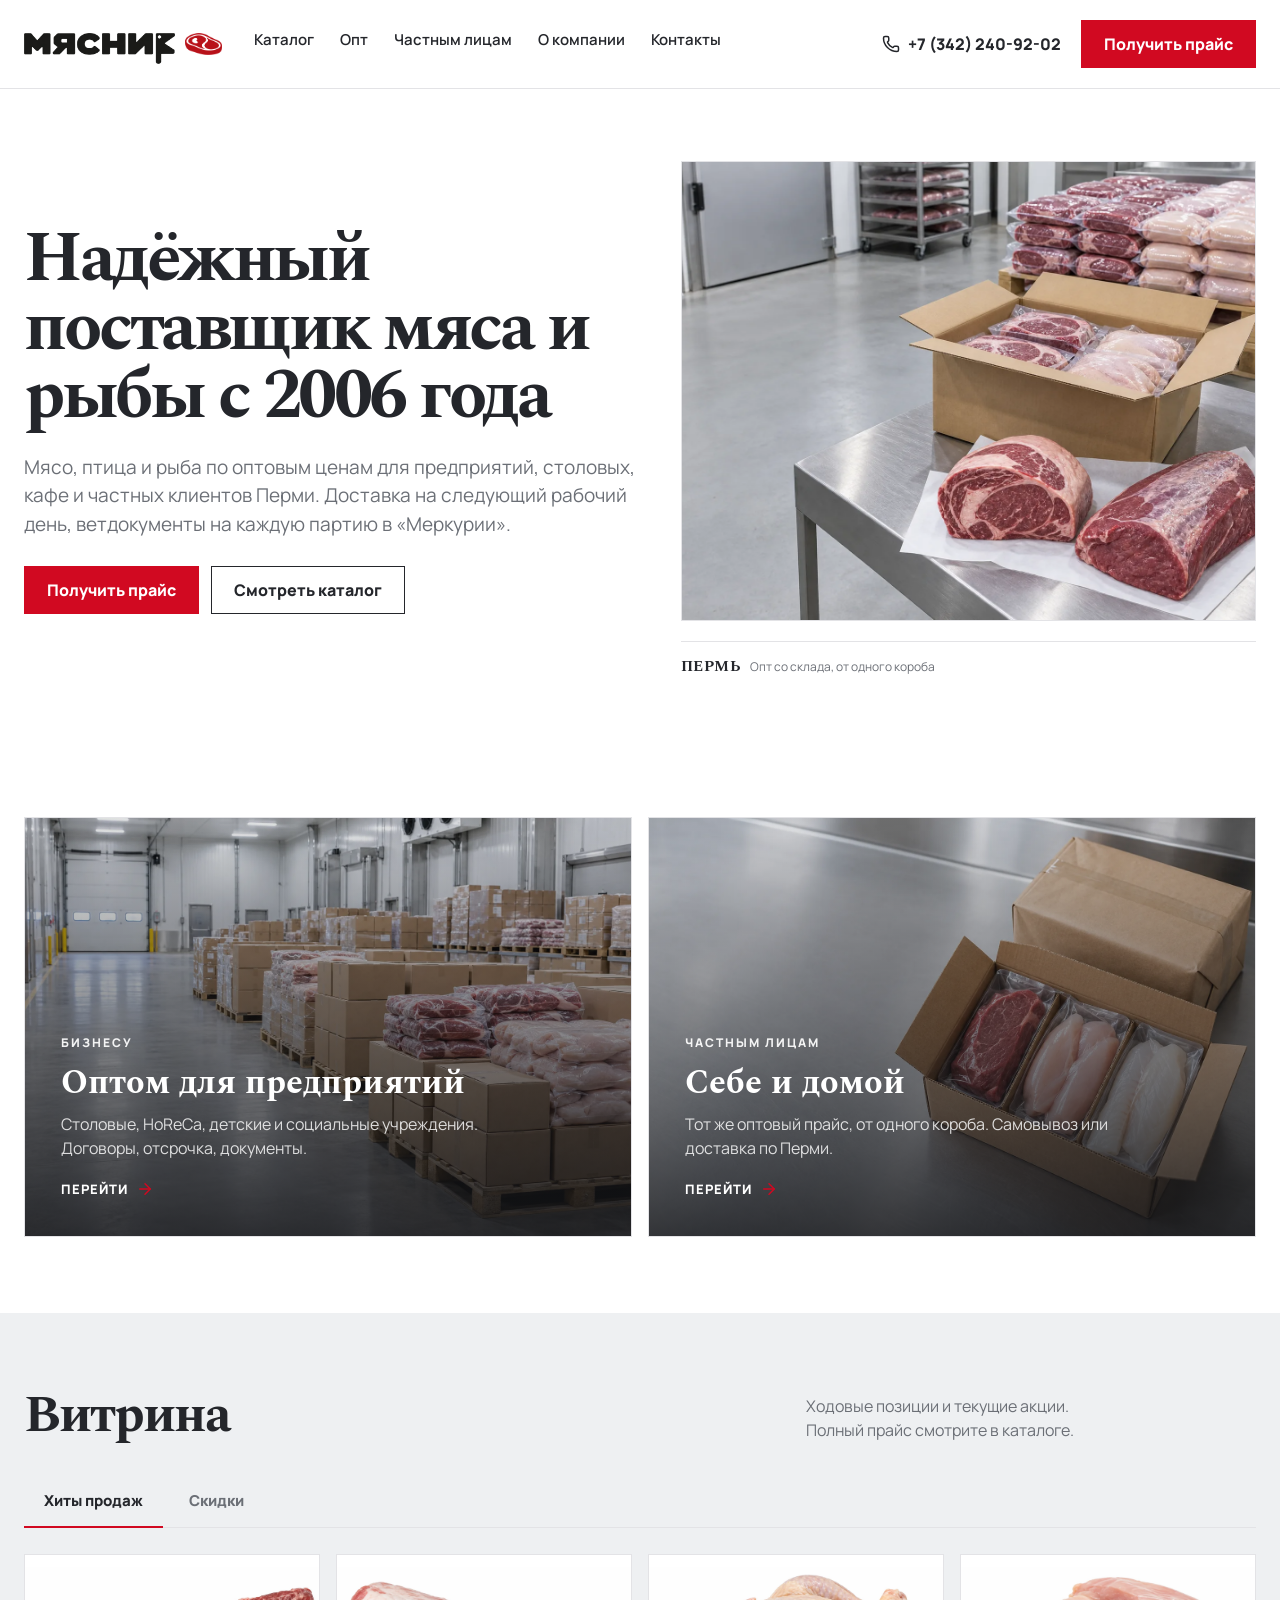
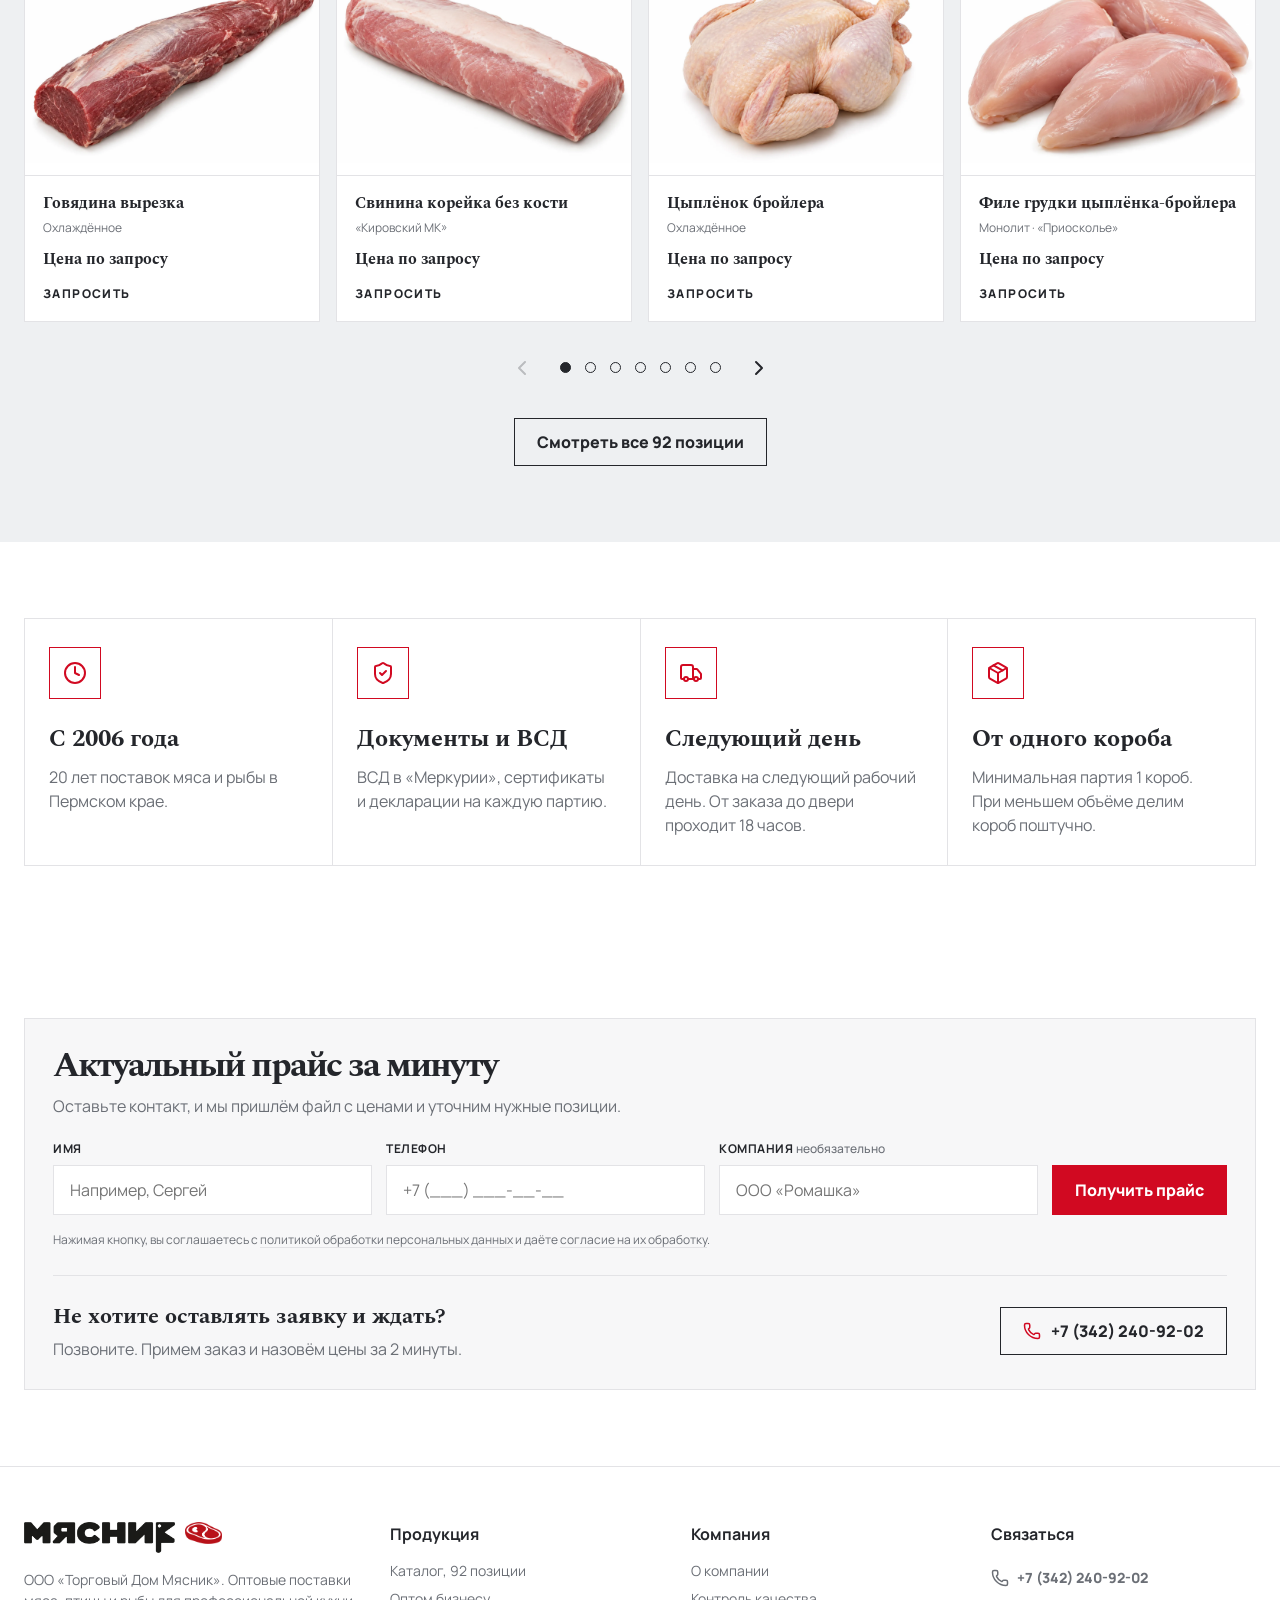
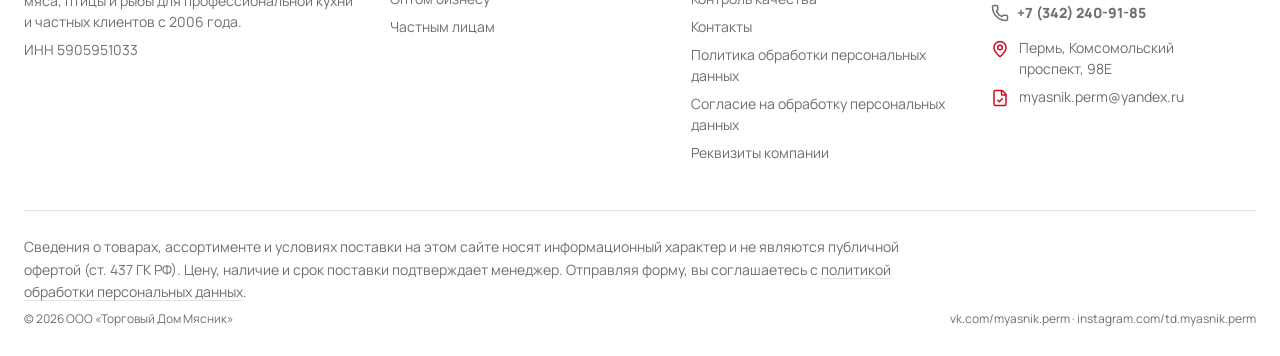
==== commit 9cffdd3f: "Мясник: путь пользователя и словарь витрины - кнопки «Получить прайс» на страницах со своей формой б" ====
--- a/index.html
+++ b/index.html
@@ -1,11 +1,11 @@
 <!doctype html><html lang="ru"><head><meta charset="utf-8"><meta name="viewport" content="width=device-width,initial-scale=1"><title>Мясо, птица и рыба оптом и в розницу в Перми · ТД «Мясник»</title><meta name="description" content="ООО «Торговый Дом Мясник»: мясо, птица и рыба по оптовым ценам для предприятий и частных лиц Перми с 2006 года. Доставка на следующий день, от одного короба."><link rel="icon" href="favicon.ico?v=3" sizes="any"><link rel="apple-touch-icon" href="assets/logo-icon.png?v=3"><link rel="preconnect" href="https://fonts.googleapis.com"><link rel="preconnect" href="https://fonts.gstatic.com" crossorigin><link href="https://fonts.googleapis.com/css2?family=Manrope:wght@400;500;600;700;800&family=Spectral:wght@500;600;700&display=swap" rel="stylesheet"><link rel="stylesheet" href="site.css"></head><body>
-<header class="header"><div class="wrap header-in"><a class="logo" href="index.html"><img class="logo-mark" src="assets/logo-mark.webp" width="396" height="240" alt="" loading="eager"><span class="logo-w"><img src="assets/logo-word.webp" width="532" height="109" alt="Мясник"></span></a><nav class="nav"><a href="katalog.html">Каталог</a><a href="opt.html">Опт</a><a href="chastnym.html">Частным лицам</a><a href="o-kompanii.html">О компании</a><a href="kontakty.html">Контакты</a></nav><a class="phone" href="tel:+73422409202"><svg class="icon icon-sm" viewBox="0 0 24 24" fill="none" stroke="currentColor" stroke-width="2" stroke-linecap="round" stroke-linejoin="round"><path d="M13.832 16.568a1 1 0 0 0 1.213-.303l.355-.465A2 2 0 0 1 17 15h3a2 2 0 0 1 2 2v3a2 2 0 0 1-2 2A18 18 0 0 1 2 4a2 2 0 0 1 2-2h3a2 2 0 0 1 2 2v3a2 2 0 0 1-.8 1.6l-.468.351a1 1 0 0 0-.292 1.233 14 14 0 0 0 6.392 6.384"/></svg>+7 (342) 240-92-02</a><a class="button accent" href="kontakty.html#price">Получить прайс</a><button class="burger" type="button" aria-label="Меню" aria-expanded="false"><svg class="icon" viewBox="0 0 24 24" fill="none" stroke="currentColor" stroke-width="2" stroke-linecap="round"><path d="M4 7h16"/><path d="M4 12h16"/><path d="M4 17h16"/></svg></button></div><nav class="wrap mobile-nav"><a href="katalog.html">Каталог</a><a href="opt.html">Опт</a><a href="chastnym.html">Частным лицам</a><a href="o-kompanii.html">О компании</a><a href="kontakty.html">Контакты</a><a href="kontakty.html#price">Получить прайс</a></nav></header>
+<header class="header"><div class="wrap header-in"><a class="logo" href="index.html"><img class="logo-mark" src="assets/logo-mark.webp" width="396" height="240" alt="" loading="eager"><span class="logo-w"><img src="assets/logo-word.webp" width="532" height="109" alt="Мясник"></span></a><nav class="nav"><a href="katalog.html">Каталог</a><a href="opt.html">Опт</a><a href="chastnym.html">Частным лицам</a><a href="o-kompanii.html">О компании</a><a href="kontakty.html">Контакты</a></nav><a class="phone" href="tel:+73422409202"><svg class="icon icon-sm" viewBox="0 0 24 24" fill="none" stroke="currentColor" stroke-width="2" stroke-linecap="round" stroke-linejoin="round"><path d="M13.832 16.568a1 1 0 0 0 1.213-.303l.355-.465A2 2 0 0 1 17 15h3a2 2 0 0 1 2 2v3a2 2 0 0 1-2 2A18 18 0 0 1 2 4a2 2 0 0 1 2-2h3a2 2 0 0 1 2 2v3a2 2 0 0 1-.8 1.6l-.468.351a1 1 0 0 0-.292 1.233 14 14 0 0 0 6.392 6.384"/></svg>+7 (342) 240-92-02</a><a class="button accent" href="#price">Получить прайс</a><button class="burger" type="button" aria-label="Меню" aria-expanded="false"><svg class="icon" viewBox="0 0 24 24" fill="none" stroke="currentColor" stroke-width="2" stroke-linecap="round"><path d="M4 7h16"/><path d="M4 12h16"/><path d="M4 17h16"/></svg></button></div><nav class="wrap mobile-nav"><a href="katalog.html">Каталог</a><a href="opt.html">Опт</a><a href="chastnym.html">Частным лицам</a><a href="o-kompanii.html">О компании</a><a href="kontakty.html">Контакты</a><a href="#price">Получить прайс</a></nav></header>
 <main>
 <section class="hero"><div class="wrap hero-grid">
   <div>
     <h1>Надёжный поставщик мяса и рыбы с 2006 года</h1>
     <p class="lead">Мясо, птица и рыба по оптовым ценам для предприятий, столовых, кафе и частных клиентов Перми. Доставка на следующий рабочий день, ветдокументы на каждую партию в «Меркурии».</p>
-    <div class="actions"><a class="button accent" href="kontakty.html#price">Получить прайс</a><a class="button ghost" href="katalog.html">Смотреть каталог</a></div>
+    <div class="actions"><a class="button accent" href="#price">Получить прайс</a><a class="button ghost" href="katalog.html">Смотреть каталог</a></div>
   </div>
   <div><div class="hero-shot"><img class="hero-photo" src="assets/hero-optom.webp" width="1536" height="1024" alt="Оптовая поставка мяса и птицы: короб с вакуумной упаковкой и отрубы на складе"></div><div class="shot-tag"><b>Пермь</b><span>Опт со склада, от одного короба</span></div></div>
 </div></section>
@@ -22,8 +22,8 @@
       <button class="tab-btn active" data-tab="hits">Хиты продаж</button>
       <button class="tab-btn" data-tab="sales">Скидки</button>
     </div>
-    <div class="track" data-panel="hits"><article class="prod"><div class="ph"><img src="assets/catalog/13.webp" width="1536" height="1024" alt="Говядина вырезка" loading="lazy"></div><div class="p-pad"><h3>Говядина вырезка</h3><div class="meta">Охлаждённая · от 1 короба</div><div class="price">Цена по запросу</div><a class="link" href="kontakty.html#price">Запросить</a></div></article><article class="prod"><div class="ph"><img src="assets/catalog/22.webp" width="1536" height="1024" alt="Свинина корейка без кости" loading="lazy"></div><div class="p-pad"><h3>Свинина корейка без кости</h3><div class="meta">Без кости · свежая</div><div class="price">Цена по запросу</div><a class="link" href="kontakty.html#price">Запросить</a></div></article><article class="prod"><div class="ph"><img src="assets/catalog/1.webp" width="1536" height="1024" alt="Цыплёнок бройлера охлаждённый" loading="lazy"></div><div class="p-pad"><h3>Цыплёнок бройлера охлаждённый</h3><div class="meta">Охлаждённый · Пермь</div><div class="price">Цена по запросу</div><a class="link" href="kontakty.html#price">Запросить</a></div></article><article class="prod"><div class="ph"><img src="assets/catalog/2.webp" width="1536" height="1024" alt="Филе грудки цыплёнка-бройлера, «Приосколье»" loading="lazy"></div><div class="p-pad"><h3>Филе грудки цыплёнка-бройлера, «Приосколье»</h3><div class="meta">Заморозка · монолит</div><div class="price">Цена по запросу</div><a class="link" href="kontakty.html#price">Запросить</a></div></article><article class="prod"><div class="ph"><img src="assets/catalog/30.webp" width="1536" height="1024" alt="Сёмга (лосось) свежемороженая" loading="lazy"></div><div class="p-pad"><h3>Сёмга (лосось) свежемороженая</h3><div class="meta">Стейк · свежемороженая</div><div class="price">Цена по запросу</div><a class="link" href="kontakty.html#price">Запросить</a></div></article><article class="prod"><span class="pbadge">Хит</span><div class="ph"><img src="assets/catalog/20.webp" width="1536" height="1024" alt="Свинина шея без кости" loading="lazy"></div><div class="p-pad"><h3>Свинина шея без кости</h3><div class="meta">Без кости</div><div class="price">Цена по запросу</div><a class="link" href="kontakty.html#price">Запросить</a></div></article><article class="prod"><span class="pbadge">Хит</span><div class="ph"><img src="assets/catalog/14.webp" width="1536" height="1024" alt="Говядина задняя четвертина" loading="lazy"></div><div class="p-pad"><h3>Говядина задняя четвертина</h3><div class="meta">«МК Казанский»</div><div class="price">Цена по запросу</div><a class="link" href="kontakty.html#price">Запросить</a></div></article></div>
-    <div class="track" data-panel="sales" hidden><article class="prod"><span class="pbadge">Акция</span><div class="ph"><img src="assets/catalog/15.webp" width="1536" height="1024" alt="Фарш «Говяжий», ТД «Горняк»" loading="lazy"></div><div class="p-pad"><h3>Фарш «Говяжий», ТД «Горняк»</h3><div class="meta">Короб 16 кг</div><div class="price">Цена по запросу</div><a class="link" href="kontakty.html#price">Запросить</a></div></article><article class="prod"><span class="pbadge">Акция</span><div class="ph"><img src="assets/catalog/5.webp" width="1536" height="1024" alt="Окорочка цыплёнка-бройлера, «Приосколье»" loading="lazy"></div><div class="p-pad"><h3>Окорочка цыплёнка-бройлера, «Приосколье»</h3><div class="meta">Монолит/подложка</div><div class="price">Цена по запросу</div><a class="link" href="kontakty.html#price">Запросить</a></div></article><article class="prod"><span class="pbadge">Акция</span><div class="ph"><img src="assets/catalog/28.webp" width="1536" height="1024" alt="Горбуша без головы" loading="lazy"></div><div class="p-pad"><h3>Горбуша без головы</h3><div class="meta">Свежемороженая</div><div class="price">Цена по запросу</div><a class="link" href="kontakty.html#price">Запросить</a></div></article><article class="prod"><span class="pbadge">Акция</span><div class="ph"><img src="assets/catalog/21.webp" width="1536" height="1024" alt="Свинина окорок без кости" loading="lazy"></div><div class="p-pad"><h3>Свинина окорок без кости</h3><div class="meta">Без кости</div><div class="price">Цена по запросу</div><a class="link" href="kontakty.html#price">Запросить</a></div></article><article class="prod"><span class="pbadge">Акция</span><div class="ph"><img src="assets/catalog/6.webp" width="1536" height="1024" alt="Крылья цыплёнка-бройлера" loading="lazy"></div><div class="p-pad"><h3>Крылья цыплёнка-бройлера</h3><div class="meta">Заморозка</div><div class="price">Цена по запросу</div><a class="link" href="kontakty.html#price">Запросить</a></div></article><article class="prod"><span class="pbadge">Акция</span><div class="ph"><img src="assets/catalog/32.webp" width="1536" height="1024" alt="Филе минтая на шкуре" loading="lazy"></div><div class="p-pad"><h3>Филе минтая на шкуре</h3><div class="meta">Пласты</div><div class="price">Цена по запросу</div><a class="link" href="kontakty.html#price">Запросить</a></div></article><article class="prod"><span class="pbadge">Акция</span><div class="ph"><img src="assets/catalog/35.webp" width="1536" height="1024" alt="Кальмар-тушка" loading="lazy"></div><div class="p-pad"><h3>Кальмар-тушка</h3><div class="meta">Очищенный</div><div class="price">Цена по запросу</div><a class="link" href="kontakty.html#price">Запросить</a></div></article></div>
+    <div class="track" data-panel="hits"><article class="prod"><div class="ph"><img src="assets/catalog/13.webp" width="1536" height="1024" alt="Говядина вырезка" loading="lazy"></div><div class="p-pad"><h3>Говядина вырезка</h3><div class="meta">Охлаждённое</div><div class="price">Цена по запросу</div><a class="link" href="#price">Запросить</a></div></article><article class="prod"><div class="ph"><img src="assets/catalog/22.webp" width="1536" height="1024" alt="Свинина корейка без кости" loading="lazy"></div><div class="p-pad"><h3>Свинина корейка без кости</h3><div class="meta">«Кировский МК»</div><div class="price">Цена по запросу</div><a class="link" href="#price">Запросить</a></div></article><article class="prod"><div class="ph"><img src="assets/catalog/1.webp" width="1536" height="1024" alt="Цыплёнок бройлера охлаждённый" loading="lazy"></div><div class="p-pad"><h3>Цыплёнок бройлера</h3><div class="meta">Охлаждённое</div><div class="price">Цена по запросу</div><a class="link" href="#price">Запросить</a></div></article><article class="prod"><div class="ph"><img src="assets/catalog/2.webp" width="1536" height="1024" alt="Филе грудки цыплёнка-бройлера, «Приосколье»" loading="lazy"></div><div class="p-pad"><h3>Филе грудки цыплёнка-бройлера</h3><div class="meta">Монолит · «Приосколье»</div><div class="price">Цена по запросу</div><a class="link" href="#price">Запросить</a></div></article><article class="prod"><div class="ph"><img src="assets/catalog/30.webp" width="1536" height="1024" alt="Сёмга (лосось) свежемороженая" loading="lazy"></div><div class="p-pad"><h3>Сёмга (лосось)</h3><div class="meta">Замороженное · размер 5–6</div><div class="price">Цена по запросу</div><a class="link" href="#price">Запросить</a></div></article><article class="prod"><div class="ph"><img src="assets/catalog/20.webp" width="1536" height="1024" alt="Свинина шея без кости" loading="lazy"></div><div class="p-pad"><h3>Свинина шея без кости</h3><div class="meta">«Кировский МК»</div><div class="price">Цена по запросу</div><a class="link" href="#price">Запросить</a></div></article><article class="prod"><div class="ph"><img src="assets/catalog/14.webp" width="1536" height="1024" alt="Говядина задняя четвертина" loading="lazy"></div><div class="p-pad"><h3>Говядина задняя четвертина</h3><div class="meta">«МК Казанский»</div><div class="price">Цена по запросу</div><a class="link" href="#price">Запросить</a></div></article></div>
+    <div class="track" data-panel="sales" hidden><article class="prod"><div class="ph"><img src="assets/catalog/15.webp" width="1536" height="1024" alt="Фарш «Говяжий», ТД «Горняк»" loading="lazy"></div><div class="p-pad"><h3>Фарш «Говяжий»</h3><div class="meta">ТД «Горняк»</div><div class="price">Цена по запросу</div><a class="link" href="#price">Запросить</a></div></article><article class="prod"><div class="ph"><img src="assets/catalog/5.webp" width="1536" height="1024" alt="Окорочка цыплёнка-бройлера, «Приосколье»" loading="lazy"></div><div class="p-pad"><h3>Окорочка цыплёнка-бройлера</h3><div class="meta">Монолит · «Приосколье»</div><div class="price">Цена по запросу</div><a class="link" href="#price">Запросить</a></div></article><article class="prod"><div class="ph"><img src="assets/catalog/28.webp" width="1536" height="1024" alt="Горбуша без головы" loading="lazy"></div><div class="p-pad"><h3>Горбуша без головы</h3><div class="meta">Замороженное</div><div class="price">Цена по запросу</div><a class="link" href="#price">Запросить</a></div></article><article class="prod"><div class="ph"><img src="assets/catalog/21.webp" width="1536" height="1024" alt="Свинина окорок без кости" loading="lazy"></div><div class="p-pad"><h3>Свинина окорок без кости</h3><div class="meta">«Кировский МК»</div><div class="price">Цена по запросу</div><a class="link" href="#price">Запросить</a></div></article><article class="prod"><div class="ph"><img src="assets/catalog/6.webp" width="1536" height="1024" alt="Крылья цыплёнка-бройлера" loading="lazy"></div><div class="p-pad"><h3>Крылья цыплёнка-бройлера</h3><div class="meta">Замороженное · подложка · «Приосколье»</div><div class="price">Цена по запросу</div><a class="link" href="#price">Запросить</a></div></article><article class="prod"><div class="ph"><img src="assets/catalog/32.webp" width="1536" height="1024" alt="Филе минтая на шкуре" loading="lazy"></div><div class="p-pad"><h3>Филе минтая на шкуре</h3><div class="price">Цена по запросу</div><a class="link" href="#price">Запросить</a></div></article><article class="prod"><div class="ph"><img src="assets/catalog/35.webp" width="1536" height="1024" alt="Кальмар-тушка" loading="lazy"></div><div class="p-pad"><h3>Кальмар-тушка</h3><div class="price">Цена по запросу</div><a class="link" href="#price">Запросить</a></div></article></div>
     <div class="cctrl"><button class="cnav prev" aria-label="Назад"><svg class="icon" viewBox="0 0 24 24" fill="none" stroke="currentColor" stroke-width="2" stroke-linecap="round" stroke-linejoin="round"><path d="m15 18-6-6 6-6"/></svg></button><div class="dots" data-dots></div><button class="cnav next" aria-label="Вперёд"><svg class="icon" viewBox="0 0 24 24" fill="none" stroke="currentColor" stroke-width="2" stroke-linecap="round" stroke-linejoin="round"><path d="m9 18 6-6-6-6"/></svg></button></div>
   </div>
   <div class="center"><a class="button ghost" href="katalog.html">Смотреть все 92 позиции</a></div>
